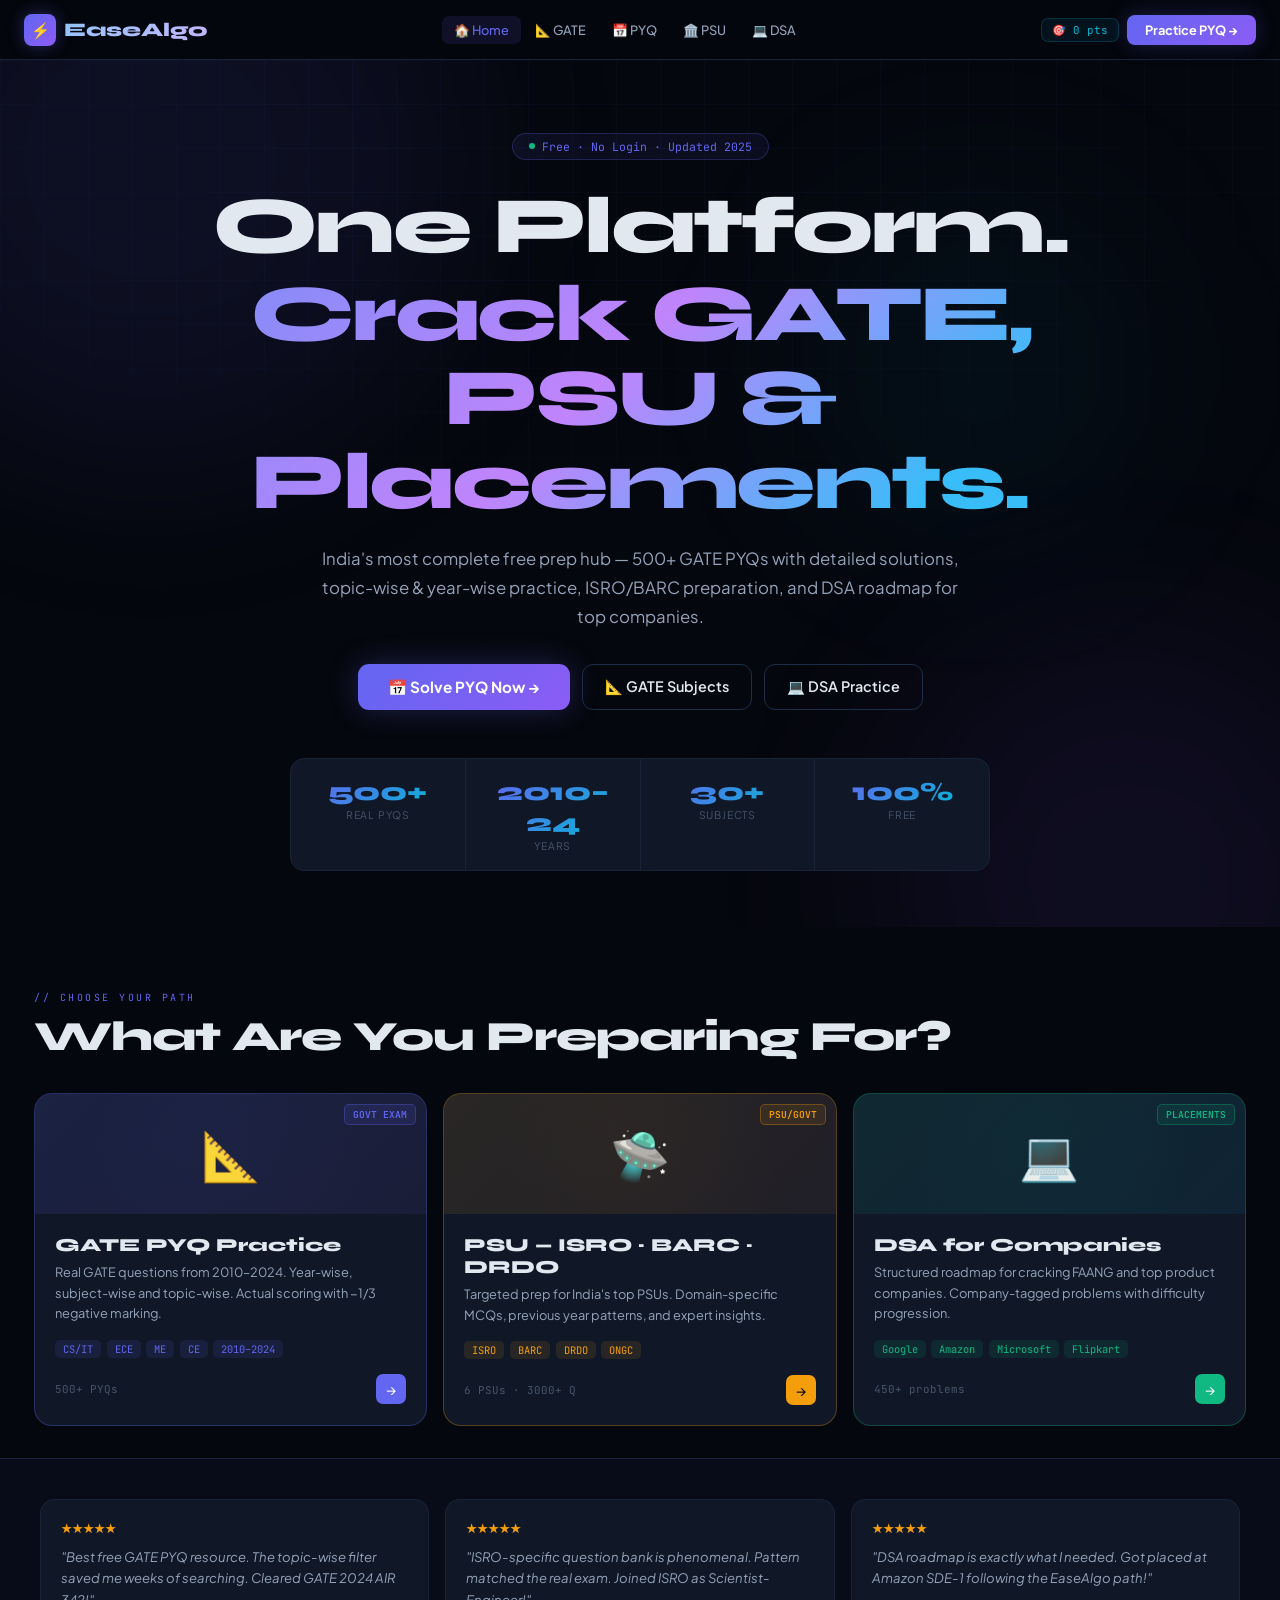
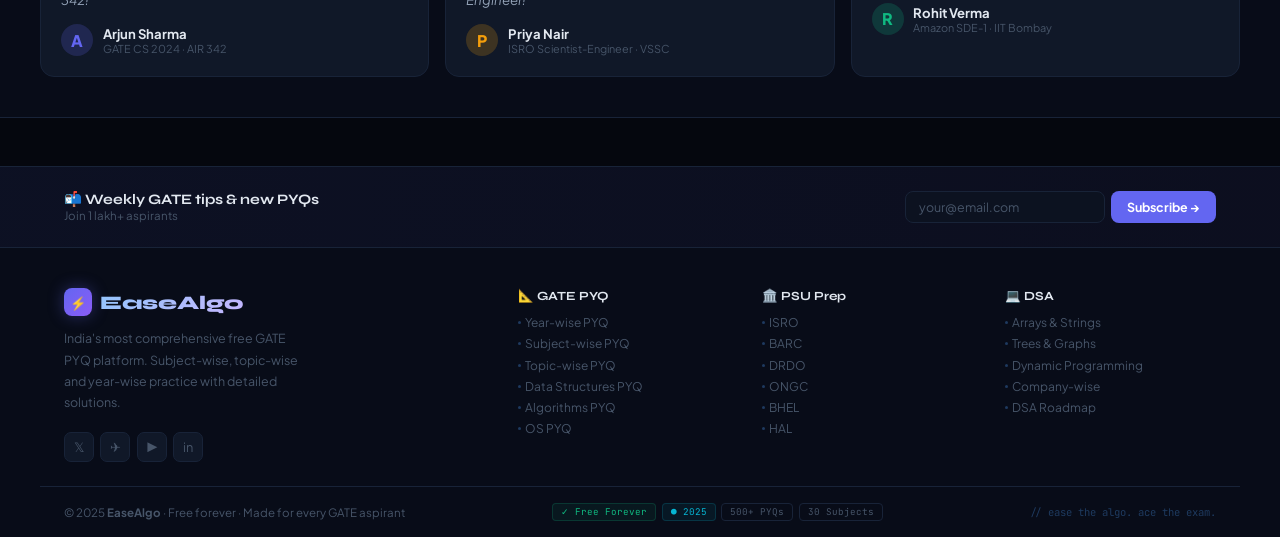
==== index.html @ a63f8b02 "Rename easealgo.html to index.html" ====
<!DOCTYPE html>
<html lang="en">
<head>
<meta charset="UTF-8">
<meta name="viewport" content="width=device-width,initial-scale=1.0">
<title>EaseAlgo — GATE PYQ · Subject · Topic · Year Wise</title>
<link href="https://fonts.googleapis.com/css2?family=Syne:wght@400;600;700;800&family=Plus+Jakarta+Sans:wght@300;400;500;600;700&family=JetBrains+Mono:wght@400;500;600&display=swap" rel="stylesheet">
<style>
:root{
  --bg:#05070e;--bg2:#080c18;--bg3:#0c1220;--card:#101828;--card2:#141f35;
  --border:#182338;--border2:#1e2e48;
  --indigo:#6366f1;--purple:#8b5cf6;--blue:#3b82f6;--cyan:#06b6d4;
  --green:#10b981;--emerald:#34d399;--amber:#f59e0b;--orange:#f97316;
  --red:#ef4444;--pink:#ec4899;--rose:#f43f5e;
  --text:#e2e8f0;--text2:#94a3b8;--text3:#475569;--text4:#1e3a5f;
  --nav-h:60px;
}
*{margin:0;padding:0;box-sizing:border-box;}
html{scroll-behavior:smooth;}
body{font-family:'Plus Jakarta Sans',sans-serif;background:var(--bg);color:var(--text);overflow-x:hidden;}
::-webkit-scrollbar{width:4px;}::-webkit-scrollbar-track{background:var(--bg);}::-webkit-scrollbar-thumb{background:var(--border2);border-radius:3px;}
a{text-decoration:none;color:inherit;}
button{font-family:'Plus Jakarta Sans',sans-serif;}

/* ══ NAV ══ */
nav{position:fixed;top:0;left:0;right:0;z-index:900;height:var(--nav-h);
  padding:0 1.5rem;display:flex;align-items:center;justify-content:space-between;gap:1rem;
  background:rgba(5,7,14,0.92);backdrop-filter:blur(24px);border-bottom:1px solid var(--border);}
.logo{display:flex;align-items:center;gap:0.5rem;cursor:pointer;flex-shrink:0;}
.logo-box{width:32px;height:32px;border-radius:8px;background:linear-gradient(135deg,var(--indigo),var(--purple));
  display:flex;align-items:center;justify-content:center;font-size:0.95rem;
  box-shadow:0 0 16px rgba(99,102,241,0.35);}
.logo-t{font-family:'Syne',sans-serif;font-weight:800;font-size:1.2rem;
  background:linear-gradient(135deg,#93c5fd,#c4b5fd);-webkit-background-clip:text;-webkit-text-fill-color:transparent;}
.nav-center{display:flex;align-items:center;gap:2px;flex:1;justify-content:center;}
.navl{padding:6px 12px;border-radius:7px;border:none;background:transparent;
  color:var(--text2);cursor:pointer;font-size:0.8rem;font-weight:500;transition:all 0.15s;white-space:nowrap;}
.navl:hover{background:var(--bg3);color:var(--text);}
.navl.on{background:rgba(99,102,241,0.12);color:var(--indigo);}
.nav-r{display:flex;align-items:center;gap:0.5rem;flex-shrink:0;}
.score-pill{font-family:'JetBrains Mono',monospace;font-size:0.68rem;
  background:rgba(6,182,212,0.08);border:1px solid rgba(6,182,212,0.2);
  color:var(--cyan);padding:4px 10px;border-radius:7px;}
.btn-cta{background:linear-gradient(135deg,var(--indigo),var(--purple));color:#fff;border:none;
  cursor:pointer;padding:7px 18px;border-radius:8px;font-weight:700;font-size:0.8rem;
  transition:all 0.2s;box-shadow:0 0 20px rgba(99,102,241,0.25);}
.btn-cta:hover{transform:translateY(-1px);box-shadow:0 4px 24px rgba(99,102,241,0.45);}
.ham{display:none;flex-direction:column;gap:4px;cursor:pointer;padding:6px;
  background:var(--card);border:1px solid var(--border);border-radius:7px;}
.ham span{width:18px;height:2px;background:var(--text2);border-radius:2px;}
.mobnav{position:fixed;top:var(--nav-h);left:0;right:0;background:var(--bg2);
  border-bottom:1px solid var(--border);z-index:890;padding:0.75rem 1rem 1rem;
  display:none;flex-direction:column;gap:3px;}
.mobnav.open{display:flex;}
.mnl{padding:9px 12px;border-radius:8px;border:none;background:transparent;
  color:var(--text2);cursor:pointer;font-size:0.88rem;font-weight:500;text-align:left;transition:all 0.15s;}
.mnl:hover{background:var(--bg3);color:var(--text);}

/* ══ PAGE SYSTEM ══ */
.page{display:none;min-height:100vh;padding-top:var(--nav-h);}
.page.on{display:block;}

/* ══ HOME ══ */
.hero{position:relative;overflow:hidden;padding:4.5rem 1.5rem 3.5rem;text-align:center;
  min-height:calc(90vh - var(--nav-h));display:flex;flex-direction:column;align-items:center;justify-content:center;}
.h-grid{position:absolute;inset:0;background-image:linear-gradient(rgba(99,102,241,0.04)1px,transparent 1px),linear-gradient(90deg,rgba(99,102,241,0.04)1px,transparent 1px);background-size:44px 44px;mask-image:radial-gradient(ellipse 80% 70% at 50% 0%,black 40%,transparent 100%);}
.orb{position:absolute;border-radius:50%;filter:blur(90px);pointer-events:none;}
.o1{width:600px;height:600px;background:rgba(99,102,241,0.09);top:-200px;left:-150px;}
.o2{width:500px;height:500px;background:rgba(139,92,246,0.07);bottom:-200px;right:-100px;}
.o3{width:350px;height:350px;background:rgba(6,182,212,0.05);top:15%;right:10%;}
.hero-content{position:relative;z-index:1;max-width:860px;}
.eyebrow{display:inline-flex;align-items:center;gap:7px;background:rgba(99,102,241,0.08);border:1px solid rgba(99,102,241,0.25);
  padding:5px 16px;border-radius:20px;font-size:0.72rem;color:var(--indigo);margin-bottom:1.5rem;
  font-family:'JetBrains Mono',monospace;animation:fu 0.5s ease both;}
.dot{width:6px;height:6px;border-radius:50%;background:var(--green);animation:blink 2s infinite;}
@keyframes blink{0%,100%{opacity:1;box-shadow:0 0 6px var(--green);}50%{opacity:0.3;}}
@keyframes fu{from{opacity:0;transform:translateY(18px);}to{opacity:1;transform:translateY(0);}}
.hero h1{font-family:'Syne',sans-serif;font-size:clamp(2.4rem,6.5vw,5rem);font-weight:800;
  line-height:1.05;letter-spacing:-2.5px;animation:fu 0.5s 0.07s ease both;}
.h1a{color:var(--text);}
.h1b{background:linear-gradient(135deg,#818cf8 0%,#c084fc 45%,#38bdf8 85%);
  -webkit-background-clip:text;-webkit-text-fill-color:transparent;display:block;margin-top:0.05em;}
.hero-sub{font-size:clamp(0.9rem,1.8vw,1.05rem);color:var(--text2);line-height:1.75;
  max-width:640px;margin:1.25rem auto 0;animation:fu 0.5s 0.14s ease both;}
.hero-btns{display:flex;gap:0.75rem;justify-content:center;flex-wrap:wrap;margin-top:2rem;animation:fu 0.5s 0.21s ease both;}
.btn-p{background:linear-gradient(135deg,var(--indigo),var(--purple));color:#fff;border:none;
  cursor:pointer;padding:13px 30px;border-radius:11px;font-weight:700;font-size:0.95rem;
  transition:all 0.2s;box-shadow:0 0 30px rgba(99,102,241,0.28);}
.btn-p:hover{transform:translateY(-2px);box-shadow:0 6px 40px rgba(99,102,241,0.45);}
.btn-s{background:transparent;color:var(--text);border:1.5px solid var(--border2);
  cursor:pointer;padding:12px 22px;border-radius:11px;font-weight:600;font-size:0.9rem;transition:all 0.2s;}
.btn-s:hover{border-color:var(--indigo);color:var(--indigo);}
.kpi-row{display:flex;gap:0;justify-content:center;max-width:700px;margin:3rem auto 0;
  background:var(--card);border:1.5px solid var(--border);border-radius:14px;overflow:hidden;
  animation:fu 0.5s 0.28s ease both;}
.kpi{flex:1;padding:1.1rem 1.5rem;text-align:center;}
.kpi:not(:last-child){border-right:1px solid var(--border);}
.kpi-n{font-family:'Syne',sans-serif;font-size:1.6rem;font-weight:800;
  background:linear-gradient(135deg,var(--indigo),var(--cyan));-webkit-background-clip:text;-webkit-text-fill-color:transparent;}
.kpi-l{font-size:0.65rem;color:var(--text3);text-transform:uppercase;letter-spacing:0.8px;margin-top:1px;}

/* ══ SECTION HEADER ══ */
.sec{max-width:1260px;margin:0 auto;padding:4rem 1.5rem 2rem;}
.sec-lbl{font-family:'JetBrains Mono',monospace;font-size:0.62rem;color:var(--indigo);
  text-transform:uppercase;letter-spacing:2.5px;margin-bottom:0.5rem;}
.sec-h{font-family:'Syne',sans-serif;font-size:clamp(1.6rem,3.5vw,2.6rem);font-weight:800;letter-spacing:-1px;}
.sec-sub{color:var(--text2);font-size:0.88rem;margin-top:0.4rem;}

/* ══ TRACK CARDS (Home) ══ */
.tracks{display:grid;grid-template-columns:repeat(3,1fr);gap:1rem;margin-top:2rem;}
.tc{border-radius:18px;border:1.5px solid var(--border);cursor:pointer;transition:all 0.25s;
  background:var(--card);overflow:hidden;display:flex;flex-direction:column;}
.tc:hover{transform:translateY(-4px);}
.tc-top{height:120px;display:flex;align-items:center;justify-content:center;font-size:3rem;position:relative;}
.tc-top-bg{position:absolute;inset:0;opacity:0.1;}
.tc-badge{position:absolute;top:10px;right:10px;font-family:'JetBrains Mono',monospace;font-size:0.6rem;
  padding:3px 8px;border-radius:5px;text-transform:uppercase;font-weight:600;}
.tc-body{padding:1.25rem;}
.tc-title{font-family:'Syne',sans-serif;font-weight:800;font-size:1.15rem;margin-bottom:0.4rem;}
.tc-desc{font-size:0.8rem;color:var(--text2);line-height:1.6;margin-bottom:1rem;}
.tc-tags{display:flex;flex-wrap:wrap;gap:0.35rem;margin-bottom:1rem;}
.tc-tag{font-size:0.65rem;padding:2px 8px;border-radius:5px;font-family:'JetBrains Mono',monospace;}
.tc-foot{display:flex;align-items:center;justify-content:space-between;}
.tc-cnt{font-family:'JetBrains Mono',monospace;font-size:0.68rem;color:var(--text3);}
.tc-arr{width:30px;height:30px;border-radius:7px;display:flex;align-items:center;justify-content:center;font-size:0.9rem;}
.tc-gate{border-color:rgba(99,102,241,0.3);}
.tc-gate:hover{border-color:var(--indigo);box-shadow:0 10px 50px rgba(99,102,241,0.13);}
.tc-gate .tc-top{background:linear-gradient(135deg,rgba(99,102,241,0.13),rgba(139,92,246,0.08));}
.tc-gate .tc-top-bg{background:radial-gradient(circle,rgba(99,102,241,0.3),transparent 70%);}
.tc-gate .tc-badge{background:rgba(99,102,241,0.12);color:var(--indigo);border:1px solid rgba(99,102,241,0.3);}
.tc-gate .tc-tag{background:rgba(99,102,241,0.1);color:var(--indigo);}
.tc-gate .tc-arr{background:var(--indigo);color:#fff;}
.tc-psu{border-color:rgba(245,158,11,0.3);}
.tc-psu:hover{border-color:var(--amber);box-shadow:0 10px 50px rgba(245,158,11,0.1);}
.tc-psu .tc-top{background:linear-gradient(135deg,rgba(245,158,11,0.11),rgba(249,115,22,0.07));}
.tc-psu .tc-top-bg{background:radial-gradient(circle,rgba(245,158,11,0.3),transparent 70%);}
.tc-psu .tc-badge{background:rgba(245,158,11,0.1);color:var(--amber);border:1px solid rgba(245,158,11,0.3);}
.tc-psu .tc-tag{background:rgba(245,158,11,0.1);color:var(--amber);}
.tc-psu .tc-arr{background:var(--amber);color:#000;}
.tc-dsa{border-color:rgba(16,185,129,0.3);}
.tc-dsa:hover{border-color:var(--green);box-shadow:0 10px 50px rgba(16,185,129,0.1);}
.tc-dsa .tc-top{background:linear-gradient(135deg,rgba(16,185,129,0.1),rgba(6,182,212,0.07));}
.tc-dsa .tc-top-bg{background:radial-gradient(circle,rgba(16,185,129,0.3),transparent 70%);}
.tc-dsa .tc-badge{background:rgba(16,185,129,0.1);color:var(--green);border:1px solid rgba(16,185,129,0.3);}
.tc-dsa .tc-tag{background:rgba(16,185,129,0.1);color:var(--green);}
.tc-dsa .tc-arr{background:var(--green);color:#fff;}

/* ══ PYQ PAGE ══ */
#page-pyq{background:var(--bg);}
.pyq-layout{display:flex;min-height:calc(100vh - var(--nav-h));}

/* Left sidebar */
.pyq-sidebar{width:260px;flex-shrink:0;background:var(--bg2);border-right:1.5px solid var(--border);
  position:sticky;top:var(--nav-h);height:calc(100vh - var(--nav-h));overflow-y:auto;
  display:flex;flex-direction:column;}
.pyq-sb-head{padding:1rem;border-bottom:1px solid var(--border);}
.pyq-sb-title{font-family:'Syne',sans-serif;font-weight:800;font-size:0.95rem;margin-bottom:0.6rem;}
.stream-tabs{display:flex;gap:3px;flex-wrap:wrap;}
.st{padding:4px 10px;border-radius:6px;border:none;font-size:0.72rem;font-weight:600;cursor:pointer;
  background:var(--bg3);color:var(--text3);transition:all 0.15s;font-family:'Plus Jakarta Sans',sans-serif;}
.st:hover{color:var(--text2);}
.st.on{background:var(--indigo);color:#fff;}
.pyq-sb-section{padding:0.6rem 0.75rem 0.4rem;}
.pyq-sb-sec-lbl{font-family:'JetBrains Mono',monospace;font-size:0.58rem;color:var(--text3);
  text-transform:uppercase;letter-spacing:1.5px;padding:0 0.25rem;margin-bottom:0.3rem;}
.subj-item{display:flex;align-items:center;gap:0.5rem;padding:0.5rem 0.6rem;border-radius:8px;
  cursor:pointer;transition:all 0.15s;border:none;background:transparent;width:100%;text-align:left;}
.subj-item:hover{background:var(--bg3);}
.subj-item.on{background:rgba(99,102,241,0.1);}
.si-dot{width:8px;height:8px;border-radius:2px;flex-shrink:0;}
.si-name{font-size:0.8rem;color:var(--text2);flex:1;line-height:1.3;}
.subj-item.on .si-name{color:var(--indigo);font-weight:600;}
.si-cnt{font-family:'JetBrains Mono',monospace;font-size:0.6rem;color:var(--text3);flex-shrink:0;}

/* Right content */
.pyq-content{flex:1;min-width:0;display:flex;flex-direction:column;}
.pyq-topbar{padding:1rem 1.5rem;border-bottom:1px solid var(--border);
  display:flex;align-items:center;gap:0.75rem;flex-wrap:wrap;background:var(--bg2);}
.pyq-tb-title{font-family:'Syne',sans-serif;font-weight:800;font-size:1rem;flex:1;}
.mode-tabs{display:flex;gap:3px;background:var(--bg3);padding:3px;border-radius:9px;border:1px solid var(--border);}
.mode-tab{padding:5px 14px;border-radius:7px;border:none;font-size:0.75rem;font-weight:600;
  cursor:pointer;background:transparent;color:var(--text3);transition:all 0.15s;font-family:'Plus Jakarta Sans',sans-serif;}
.mode-tab.on{background:var(--card2);color:var(--text);box-shadow:0 1px 4px rgba(0,0,0,0.4);}
.pyq-filters{padding:0.75rem 1.5rem;border-bottom:1px solid var(--border);
  display:flex;align-items:center;gap:0.6rem;flex-wrap:wrap;background:var(--bg);}
.pf-sel{background:var(--card);border:1.5px solid var(--border);color:var(--text2);
  padding:5px 10px;border-radius:8px;font-size:0.78rem;font-family:'Plus Jakarta Sans',sans-serif;
  cursor:pointer;outline:none;transition:all 0.15s;}
.pf-sel:focus{border-color:var(--indigo);}
.pf-cnt{font-family:'JetBrains Mono',monospace;font-size:0.72rem;
  background:rgba(236,72,153,0.08);border:1px solid rgba(236,72,153,0.2);
  color:var(--pink);padding:5px 12px;border-radius:7px;margin-left:auto;}
.pf-start{background:linear-gradient(135deg,var(--pink),var(--rose));color:#fff;border:none;
  cursor:pointer;padding:7px 20px;border-radius:8px;font-weight:700;font-size:0.8rem;transition:all 0.2s;}
.pf-start:hover{transform:translateY(-1px);box-shadow:0 4px 20px rgba(236,72,153,0.35);}
.pf-start:disabled{opacity:0.4;cursor:not-allowed;transform:none;}

/* YEAR MODE: year cards grid */
.year-cards{display:grid;grid-template-columns:repeat(auto-fill,minmax(110px,1fr));gap:0.7rem;padding:1.5rem;}
.yc{background:var(--card);border:1.5px solid var(--border);border-radius:13px;
  padding:1rem;text-align:center;cursor:pointer;transition:all 0.2s;}
.yc:hover{border-color:var(--pink);transform:translateY(-2px);}
.yc.on{border-color:var(--pink);background:rgba(236,72,153,0.07);}
.yc-y{font-family:'Syne',sans-serif;font-weight:800;font-size:1.1rem;color:var(--pink);}
.yc-c{font-family:'JetBrains Mono',monospace;font-size:0.62rem;color:var(--text3);margin-top:2px;}

/* TOPIC MODE: topic accordion */
.topic-list{padding:1rem 1.5rem;display:flex;flex-direction:column;gap:0.6rem;}
.topic-card{background:var(--card);border:1.5px solid var(--border);border-radius:13px;overflow:hidden;}
.topic-head{display:flex;align-items:center;gap:0.75rem;padding:0.85rem 1.1rem;cursor:pointer;
  transition:background 0.15s;}
.topic-head:hover{background:var(--card2);}
.th-emoji{font-size:1.2rem;}
.th-name{font-family:'Syne',sans-serif;font-weight:700;font-size:0.9rem;flex:1;}
.th-cnt{font-family:'JetBrains Mono',monospace;font-size:0.65rem;color:var(--text3);}
.th-chev{font-size:0.65rem;color:var(--text3);transition:transform 0.2s;flex-shrink:0;}
.topic-body{display:none;padding:0.5rem 1rem 1rem;border-top:1px solid var(--border);}
.topic-body.open{display:block;}
.subtopic-grid{display:grid;grid-template-columns:repeat(auto-fill,minmax(160px,1fr));gap:0.5rem;margin-top:0.5rem;}
.stopic{background:var(--bg2);border:1px solid var(--border);border-radius:9px;
  padding:0.6rem 0.75rem;cursor:pointer;transition:all 0.15s;display:flex;align-items:center;justify-content:space-between;}
.stopic:hover{border-color:var(--indigo);background:rgba(99,102,241,0.05);}
.st-name{font-size:0.78rem;color:var(--text2);}
.st-cnt{font-family:'JetBrains Mono',monospace;font-size:0.62rem;color:var(--text3);}

/* QUESTION LIST */
.q-list{padding:0;flex:1;}
.ql-head{padding:0.75rem 1.5rem;background:var(--bg2);border-bottom:1px solid var(--border);
  display:flex;align-items:center;justify-content:space-between;flex-wrap:wrap;gap:0.5rem;}
.ql-h-title{font-family:'Syne',sans-serif;font-weight:700;font-size:0.88rem;}
.ql-stats{display:flex;gap:0.4rem;}
.diff-chip{font-family:'JetBrains Mono',monospace;font-size:0.62rem;padding:2px 8px;border-radius:5px;}
.dc-e{background:rgba(16,185,129,0.1);color:var(--green);border:1px solid rgba(16,185,129,0.25);}
.dc-m{background:rgba(245,158,11,0.1);color:var(--amber);border:1px solid rgba(245,158,11,0.25);}
.dc-h{background:rgba(239,68,68,0.1);color:var(--red);border:1px solid rgba(239,68,68,0.25);}
.q-row{padding:1rem 1.5rem;border-bottom:1px solid var(--border);cursor:pointer;
  transition:background 0.15s;display:flex;align-items:flex-start;gap:1rem;}
.q-row:hover{background:var(--bg2);}
.q-num{font-family:'JetBrains Mono',monospace;font-size:0.68rem;color:var(--text3);
  min-width:28px;padding-top:2px;flex-shrink:0;}
.q-main{flex:1;min-width:0;}
.q-text-prev{font-size:0.85rem;line-height:1.55;color:var(--text);margin-bottom:0.4rem;}
.q-meta{display:flex;align-items:center;gap:0.5rem;flex-wrap:wrap;}
.qm-year{font-family:'JetBrains Mono',monospace;font-size:0.62rem;padding:2px 7px;
  border-radius:5px;background:rgba(236,72,153,0.09);color:var(--pink);}
.qm-subj{font-size:0.62rem;padding:2px 7px;border-radius:5px;
  background:rgba(99,102,241,0.09);color:var(--indigo);font-family:'JetBrains Mono',monospace;}
.qm-top{font-size:0.62rem;padding:2px 7px;border-radius:5px;
  background:rgba(6,182,212,0.08);color:var(--cyan);font-family:'JetBrains Mono',monospace;}
.qm-marks{font-size:0.62rem;padding:2px 7px;border-radius:5px;
  background:rgba(139,92,246,0.09);color:var(--purple);font-family:'JetBrains Mono',monospace;}
.q-solve-btn{flex-shrink:0;padding:5px 14px;border-radius:7px;border:1.5px solid var(--border);
  background:transparent;color:var(--text3);cursor:pointer;font-size:0.72rem;font-weight:600;
  transition:all 0.15s;}
.q-row:hover .q-solve-btn{border-color:var(--indigo);color:var(--indigo);}
.q-empty{padding:3rem;text-align:center;color:var(--text3);font-size:0.9rem;}

/* ══ QUIZ PAGE ══ */
#page-quiz{background:var(--bg);}
.quiz-wrap{display:flex;min-height:calc(100vh - var(--nav-h));width:100%;}
.qmain{flex:1;min-width:0;padding:1.5rem 2rem;}
.qmain-inner{max-width:760px;margin:0 auto;}
.quiz-topbar{display:flex;align-items:center;gap:0.75rem;margin-bottom:1.25rem;flex-wrap:wrap;}
.back-btn{display:flex;align-items:center;gap:4px;background:var(--card);border:1.5px solid var(--border);
  color:var(--text2);padding:6px 12px;border-radius:8px;cursor:pointer;font-size:0.78rem;font-weight:600;transition:all 0.15s;}
.back-btn:hover{border-color:var(--indigo);color:var(--indigo);}
.quiz-title{font-family:'Syne',sans-serif;font-weight:800;font-size:1.25rem;flex:1;
  background:linear-gradient(135deg,#818cf8,#c084fc);-webkit-background-clip:text;-webkit-text-fill-color:transparent;}
.timer-box{font-family:'JetBrains Mono',monospace;font-size:0.75rem;
  background:rgba(245,158,11,0.09);border:1px solid rgba(245,158,11,0.25);
  color:var(--amber);padding:5px 11px;border-radius:7px;}
.prog-bar-wrap{background:var(--card);border:1.5px solid var(--border);border-radius:12px;
  padding:0.85rem 1.1rem;margin-bottom:1.25rem;display:flex;align-items:center;gap:0.85rem;flex-wrap:wrap;}
.prog-txt{font-family:'JetBrains Mono',monospace;font-size:0.72rem;color:var(--text3);white-space:nowrap;}
.prog-track{flex:1;height:4px;background:var(--bg3);border-radius:2px;min-width:60px;overflow:hidden;}
.prog-fill{height:100%;background:linear-gradient(90deg,var(--indigo),var(--cyan));border-radius:2px;transition:width 0.5s;}
.chips{display:flex;gap:0.4rem;flex-wrap:wrap;}
.chip{font-family:'JetBrains Mono',monospace;font-size:0.65rem;padding:3px 9px;border-radius:5px;}
.ch-g{background:rgba(16,185,129,0.1);color:var(--green);border:1px solid rgba(16,185,129,0.25);}
.ch-r{background:rgba(239,68,68,0.1);color:var(--red);border:1px solid rgba(239,68,68,0.25);}
.ch-y{background:rgba(245,158,11,0.1);color:var(--amber);border:1px solid rgba(245,158,11,0.25);}
.ch-b{background:rgba(99,102,241,0.1);color:var(--indigo);border:1px solid rgba(99,102,241,0.25);}
.qcard{background:var(--card);border:1.5px solid var(--border);border-radius:16px;padding:1.5rem;animation:fu 0.3s ease;}
.qcard-hdr{display:flex;align-items:center;gap:0.6rem;margin-bottom:1rem;flex-wrap:wrap;}
.qbadge{font-family:'JetBrains Mono',monospace;font-size:0.63rem;padding:2px 8px;border-radius:5px;}
.qb-n{background:rgba(99,102,241,0.1);color:var(--indigo);border:1px solid rgba(99,102,241,0.2);}
.qb-e{background:rgba(16,185,129,0.1);color:var(--green);}
.qb-m{background:rgba(245,158,11,0.1);color:var(--amber);}
.qb-h{background:rgba(239,68,68,0.1);color:var(--red);}
.qb-yr{background:rgba(236,72,153,0.1);color:var(--pink);border:1px solid rgba(236,72,153,0.2);}
.qb-mk{background:rgba(139,92,246,0.1);color:var(--purple);margin-left:auto;}
.qb-tp{background:rgba(6,182,212,0.09);color:var(--cyan);border:1px solid rgba(6,182,212,0.2);}
.qtext{font-size:0.95rem;line-height:1.75;margin-bottom:1.25rem;}
.qtext code{background:var(--bg3);padding:1px 6px;border-radius:4px;font-family:'JetBrains Mono',monospace;font-size:0.85em;color:var(--cyan);}
.opts{display:flex;flex-direction:column;gap:0.5rem;}
.opt{display:flex;align-items:flex-start;gap:0.75rem;background:var(--bg2);
  border:1.5px solid var(--border);border-radius:10px;padding:0.75rem 0.9rem;
  cursor:pointer;transition:all 0.15s;position:relative;overflow:hidden;}
.opt::before{content:'';position:absolute;left:0;top:0;bottom:0;width:2px;background:var(--indigo);opacity:0;transition:opacity 0.15s;}
.opt:hover:not(.locked){border-color:rgba(99,102,241,0.35);background:rgba(99,102,241,0.03);}
.opt:hover:not(.locked)::before{opacity:0.4;}
.opt.picked{border-color:var(--indigo);}
.opt.picked::before{opacity:1;}
.opt.correct{border-color:var(--green);background:rgba(16,185,129,0.05);}
.opt.correct::before{background:var(--green);opacity:1;}
.opt.wrong{border-color:var(--red);background:rgba(239,68,68,0.05);}
.opt.wrong::before{background:var(--red);opacity:1;}
.opt.locked{pointer-events:none;}
.opt-k{width:26px;height:26px;border-radius:6px;flex-shrink:0;display:flex;align-items:center;justify-content:center;
  font-family:'JetBrains Mono',monospace;font-size:0.72rem;font-weight:600;
  background:var(--bg3);color:var(--text3);transition:all 0.15s;margin-top:1px;}
.opt.picked .opt-k{background:var(--indigo);color:#fff;}
.opt.correct .opt-k{background:var(--green);color:#fff;}
.opt.wrong .opt-k{background:var(--red);color:#fff;}
.opt-body{flex:1;font-size:0.88rem;line-height:1.55;}
.opt-icon{font-size:0.9rem;flex-shrink:0;padding-top:1px;}
.explanation{margin-top:1rem;border-radius:10px;padding:1rem;
  background:rgba(6,182,212,0.04);border:1px solid rgba(6,182,212,0.18);display:none;}
.exp-lbl{font-family:'JetBrains Mono',monospace;font-size:0.62rem;color:var(--cyan);text-transform:uppercase;letter-spacing:1.5px;margin-bottom:0.4rem;}
.exp-text{font-size:0.83rem;color:var(--text2);line-height:1.65;}
.qactions{display:flex;align-items:center;justify-content:space-between;margin-top:1rem;gap:0.6rem;flex-wrap:wrap;}
.qa-l{display:flex;gap:0.4rem;}
.qa-r{display:flex;gap:0.4rem;}
.qbtn{padding:8px 18px;border-radius:8px;font-weight:700;font-size:0.8rem;cursor:pointer;border:none;transition:all 0.18s;}
.qbtn-sub{background:var(--indigo);color:#fff;}
.qbtn-sub:hover:not(:disabled){background:#4f46e5;transform:translateY(-1px);}
.qbtn-sub:disabled{opacity:0.4;cursor:not-allowed;}
.qbtn-nxt{background:linear-gradient(135deg,var(--indigo),var(--purple));color:#fff;display:none;}
.qbtn-nxt:hover{transform:translateY(-1px);}
.qbtn-skip{background:var(--bg3);color:var(--text2);border:1.5px solid var(--border);}
.qbtn-skip:hover{border-color:var(--border2);color:var(--text);}
.qbtn-bm{background:var(--bg3);color:var(--text2);border:1.5px solid var(--border);padding:8px 10px;}
.qbtn-bm.on{color:var(--amber);border-color:rgba(245,158,11,0.4);}
/* Sidebar quiz */
.qsidebar{width:250px;flex-shrink:0;background:var(--bg2);border-left:1.5px solid var(--border);
  padding:1rem;position:sticky;top:var(--nav-h);height:calc(100vh - var(--nav-h));
  overflow-y:auto;display:flex;flex-direction:column;gap:0.75rem;}
.qs-title{font-family:'Syne',sans-serif;font-weight:700;font-size:0.83rem;}
.legend{display:flex;flex-direction:column;gap:0.3rem;}
.leg{display:flex;align-items:center;gap:0.4rem;font-size:0.68rem;color:var(--text3);}
.ld{width:8px;height:8px;border-radius:2px;flex-shrink:0;}
.sdiv{height:1px;background:var(--border);margin:0 -1rem;}
.qgrid{display:grid;grid-template-columns:repeat(5,1fr);gap:4px;}
.qbub{aspect-ratio:1;border-radius:6px;display:flex;align-items:center;justify-content:center;
  font-family:'JetBrains Mono',monospace;font-size:0.63rem;font-weight:600;
  cursor:pointer;border:1.5px solid var(--border);background:var(--bg3);color:var(--text3);transition:all 0.12s;}
.qbub:hover{border-color:var(--indigo);color:var(--indigo);}
.qbub.qa{background:var(--indigo);color:#fff;border-color:var(--indigo);}
.qbub.qc{background:rgba(16,185,129,0.16);border-color:rgba(16,185,129,0.5);color:var(--green);}
.qbub.qw{background:rgba(239,68,68,0.16);border-color:rgba(239,68,68,0.5);color:var(--red);}
.qbub.qs{background:rgba(245,158,11,0.12);border-color:rgba(245,158,11,0.4);color:var(--amber);}
.qbub.qbk::after{content:'★';position:absolute;top:-2px;right:-2px;font-size:0.44rem;color:var(--amber);}
.sb-stats{background:var(--card);border:1.5px solid var(--border);border-radius:10px;padding:0.7rem;}
.ss-row{display:flex;justify-content:space-between;padding:2px 0;}
.ss-row:not(:last-child){border-bottom:1px solid var(--border);}
.ss-l{font-size:0.68rem;color:var(--text3);}
.ss-v{font-family:'JetBrains Mono',monospace;font-size:0.73rem;font-weight:600;}
.finish-btn{background:linear-gradient(135deg,var(--green),#059669);color:#fff;border:none;
  cursor:pointer;padding:9px;border-radius:9px;width:100%;margin-top:auto;
  font-weight:700;font-size:0.82rem;transition:all 0.2s;}
.finish-btn:hover{transform:translateY(-1px);box-shadow:0 4px 18px rgba(16,185,129,0.3);}
/* Result */
.result-ov{display:none;position:fixed;inset:0;z-index:999;
  background:rgba(5,7,14,0.95);backdrop-filter:blur(20px);align-items:center;justify-content:center;padding:1rem;}
.result-ov.on{display:flex;}
.result-box{background:var(--card);border:1.5px solid var(--border2);border-radius:20px;
  padding:2rem;max-width:540px;width:100%;animation:fu 0.4s cubic-bezier(0.34,1.56,0.64,1);}
.rb-top{display:flex;align-items:center;gap:1.75rem;margin-bottom:1.75rem;flex-wrap:wrap;}
.ring-wrap{position:relative;flex-shrink:0;}
.ring-wrap svg{transform:rotate(-90deg);}
.ring-center{position:absolute;inset:0;display:flex;flex-direction:column;align-items:center;justify-content:center;}
.ring-pct{font-family:'Syne',sans-serif;font-size:1.8rem;font-weight:800;line-height:1;}
.ring-lbl{font-size:0.58rem;color:var(--text3);text-transform:uppercase;letter-spacing:1px;}
.rb-grade{font-family:'Syne',sans-serif;font-size:1.5rem;font-weight:800;margin-bottom:0.25rem;}
.rb-msg{font-size:0.82rem;color:var(--text2);line-height:1.6;}
.rb-breakdown{display:grid;grid-template-columns:repeat(4,1fr);gap:0.6rem;margin-bottom:1.5rem;}
.rbb{background:var(--bg3);border-radius:9px;padding:0.7rem;text-align:center;}
.rbb-v{font-family:'Syne',sans-serif;font-size:1.4rem;font-weight:800;}
.rbb-l{font-size:0.6rem;color:var(--text3);text-transform:uppercase;letter-spacing:0.5px;margin-top:1px;}
.rb-btns{display:flex;gap:0.6rem;flex-wrap:wrap;}
.rbtn{flex:1;padding:10px;border-radius:10px;font-weight:700;font-size:0.82rem;cursor:pointer;border:none;transition:all 0.15s;}
.rbtn-r{background:linear-gradient(135deg,var(--indigo),var(--purple));color:#fff;}
.rbtn-r:hover{transform:translateY(-1px);}
.rbtn-b{background:var(--bg3);color:var(--text);border:1.5px solid var(--border2);}
.rbtn-b:hover{border-color:var(--indigo);color:var(--indigo);}

/* ══ PSU / DSA pages ══ */
#page-psu,#page-dsa{background:var(--bg);}
.inner-hero{padding:2.5rem 1.5rem 2rem;border-bottom:1.5px solid var(--border);position:relative;overflow:hidden;}
.inner-hero::before{content:'';position:absolute;inset:0;
  background-image:linear-gradient(rgba(99,102,241,0.03)1px,transparent 1px),linear-gradient(90deg,rgba(99,102,241,0.03)1px,transparent 1px);
  background-size:40px 40px;}
.ih-inner{max-width:1200px;margin:0 auto;position:relative;z-index:1;}
.breadcrumb{font-family:'JetBrains Mono',monospace;font-size:0.65rem;color:var(--text3);
  margin-bottom:0.75rem;display:flex;align-items:center;gap:6px;}
.bc-sep{color:var(--text4);}
.ih-h{font-family:'Syne',sans-serif;font-size:clamp(1.5rem,3.5vw,2.4rem);font-weight:800;letter-spacing:-1px;margin-bottom:0.5rem;}
.ih-sub{font-size:0.85rem;color:var(--text2);line-height:1.65;max-width:560px;}
.inner-body{max-width:1200px;margin:0 auto;padding:2rem 1.5rem;}

/* org cards */
.org-grid{display:grid;grid-template-columns:repeat(auto-fill,minmax(260px,1fr));gap:1rem;margin-bottom:2.5rem;}
.org-card{background:var(--card);border:1.5px solid var(--border);border-radius:15px;overflow:hidden;transition:all 0.22s;cursor:pointer;}
.org-card:hover{transform:translateY(-3px);}
.oc-top{height:88px;display:flex;align-items:center;justify-content:center;font-size:2.2rem;}
.oc-body{padding:1rem;}
.oc-name{font-family:'Syne',sans-serif;font-weight:800;font-size:1rem;margin-bottom:0.2rem;}
.oc-full{font-size:0.7rem;color:var(--text3);margin-bottom:0.6rem;}
.oc-tags{display:flex;gap:0.35rem;flex-wrap:wrap;margin-bottom:0.7rem;}
.oc-tag{font-size:0.6rem;padding:2px 7px;border-radius:4px;font-family:'JetBrains Mono',monospace;}
.oc-info{font-size:0.76rem;color:var(--text2);line-height:1.55;margin-bottom:0.9rem;}
.oc-btn{width:100%;padding:8px;border-radius:8px;font-weight:700;font-size:0.78rem;cursor:pointer;border:none;transition:all 0.15s;}

/* DSA roadmap */
.dsa-phase{background:var(--card);border:1.5px solid var(--border);border-radius:13px;overflow:hidden;margin-bottom:0.8rem;}
.dp-head{display:flex;align-items:center;gap:0.85rem;padding:0.9rem 1.25rem;cursor:pointer;transition:background 0.15s;border-bottom:1px solid var(--border);}
.dp-head:hover{background:var(--card2);}
.dp-num{width:28px;height:28px;border-radius:7px;display:flex;align-items:center;justify-content:center;
  font-family:'Syne',sans-serif;font-weight:800;font-size:0.8rem;flex-shrink:0;}
.dp-label{font-family:'Syne',sans-serif;font-weight:700;font-size:0.9rem;flex:1;}
.dp-cnt{font-family:'JetBrains Mono',monospace;font-size:0.65rem;color:var(--text3);}
.dp-body{display:none;padding:0.85rem 1.25rem;display:grid;grid-template-columns:repeat(auto-fill,minmax(165px,1fr));gap:0.5rem;}
.dp-topic{background:var(--bg2);border:1px solid var(--border);border-radius:8px;
  padding:0.6rem 0.8rem;cursor:pointer;transition:all 0.15s;font-size:0.78rem;color:var(--text2);
  display:flex;align-items:center;gap:0.5rem;}
.dp-topic:hover{border-color:var(--green);color:var(--green);}
.co-row{display:flex;gap:0.5rem;flex-wrap:wrap;margin-bottom:2rem;}
.co{padding:6px 14px;border-radius:8px;font-size:0.76rem;font-weight:600;cursor:pointer;
  border:1.5px solid var(--border);background:var(--card);color:var(--text2);transition:all 0.18s;}
.co:hover{transform:translateY(-1.5px);}

/* ══ FOOTER ══ */
footer{background:var(--bg2);border-top:1.5px solid var(--border);}
.foot-nl{background:linear-gradient(90deg,rgba(99,102,241,0.05),rgba(139,92,246,0.03));
  border-bottom:1px solid var(--border);}
.foot-nl-in{max-width:1200px;margin:0 auto;padding:1.5rem;
  display:flex;align-items:center;justify-content:space-between;gap:1.25rem;flex-wrap:wrap;}
.fnl-t .t{font-family:'Syne',sans-serif;font-weight:700;font-size:0.9rem;}
.fnl-t .s{font-size:0.72rem;color:var(--text3);}
.fnl-f{display:flex;gap:0.4rem;}
.fnl-inp{background:var(--bg3);border:1.5px solid var(--border);color:var(--text);
  padding:7px 13px;border-radius:8px;font-family:'Plus Jakarta Sans',sans-serif;font-size:0.78rem;
  width:200px;outline:none;transition:border-color 0.15s;}
.fnl-inp:focus{border-color:var(--indigo);}
.fnl-inp::placeholder{color:var(--text3);}
.fnl-sub{background:var(--indigo);color:#fff;border:none;cursor:pointer;padding:7px 16px;
  border-radius:8px;font-weight:700;font-size:0.78rem;transition:all 0.15s;}
.fnl-sub:hover{background:#4f46e5;}
.foot-main{max-width:1200px;margin:0 auto;padding:2.5rem 1.5rem 1.5rem;
  display:grid;grid-template-columns:2fr 1fr 1fr 1fr;gap:2rem;}
.fm-brand .fl{display:flex;align-items:center;gap:0.5rem;margin-bottom:0.75rem;}
.fm-brand .fd{font-size:0.78rem;color:var(--text3);line-height:1.7;max-width:240px;margin-bottom:1.2rem;}
.foot-soc{display:flex;gap:0.4rem;}
.fsoc{width:30px;height:30px;border-radius:7px;border:1.5px solid var(--border);
  background:var(--card);display:flex;align-items:center;justify-content:center;
  cursor:pointer;transition:all 0.15s;font-size:0.8rem;color:var(--text3);}
.fsoc:hover{border-color:var(--indigo);color:var(--indigo);transform:translateY(-1px);}
.fc-title{font-family:'Syne',sans-serif;font-weight:700;font-size:0.78rem;margin-bottom:0.75rem;}
.fc-links{display:flex;flex-direction:column;gap:0.38rem;}
.fcl{font-size:0.75rem;color:var(--text3);cursor:pointer;transition:color 0.15s;
  background:none;border:none;text-align:left;padding:0;display:flex;align-items:center;gap:4px;}
.fcl::before{content:'';width:3px;height:3px;border-radius:50%;background:var(--text4);flex-shrink:0;}
.fcl:hover{color:var(--indigo);}
.foot-bot{max-width:1200px;margin:0 auto;padding:1rem 1.5rem;
  display:flex;align-items:center;justify-content:space-between;flex-wrap:wrap;gap:0.5rem;
  border-top:1px solid var(--border);}
.fb-copy{font-size:0.72rem;color:var(--text3);}
.fb-badges{display:flex;gap:0.35rem;flex-wrap:wrap;}
.fbadge{font-family:'JetBrains Mono',monospace;font-size:0.58rem;padding:2px 8px;border-radius:4px;
  border:1px solid var(--border);color:var(--text3);}
.fbadge.g{background:rgba(16,185,129,0.07);border-color:rgba(16,185,129,0.2);color:var(--green);}
.fbadge.c{background:rgba(6,182,212,0.07);border-color:rgba(6,182,212,0.18);color:var(--cyan);}
.fb-tl{font-family:'JetBrains Mono',monospace;font-size:0.66rem;color:var(--text4);}

/* Responsive */
@media(max-width:1024px){
  .tracks{grid-template-columns:1fr 1fr;}
  .foot-main{grid-template-columns:1fr 1fr 1fr;}
  .fm-brand{grid-column:1/-1;}
}
@media(max-width:768px){
  .nav-center{display:none;} .ham{display:flex;}
  .tracks{grid-template-columns:1fr;}
  .pyq-sidebar{display:none;}
  .qsidebar{display:none;}
  .qmain{padding:1rem;}
  .foot-main{grid-template-columns:1fr 1fr;gap:1.25rem;}
  .rb-breakdown{grid-template-columns:repeat(2,1fr);}
  .rb-top{flex-direction:column;align-items:flex-start;}
}
@media(max-width:480px){
  .foot-main{grid-template-columns:1fr;}
}
</style>
</head>
<body>

<!-- NAV -->
<nav>
  <div class="logo" onclick="goto('home')">
    <div class="logo-box">⚡</div>
    <span class="logo-t">EaseAlgo</span>
  </div>
  <div class="nav-center">
    <button class="navl on" id="nl-home" onclick="goto('home')">🏠 Home</button>
    <button class="navl" id="nl-gate" onclick="goto('gate')">📐 GATE</button>
    <button class="navl" id="nl-pyq" onclick="goto('pyq');initPYQ()">📅 PYQ</button>
    <button class="navl" id="nl-psu" onclick="goto('psu')">🏛️ PSU</button>
    <button class="navl" id="nl-dsa" onclick="goto('dsa')">💻 DSA</button>
  </div>
  <div class="nav-r">
    <div class="score-pill">🎯 <span id="score-v">0</span> pts</div>
    <button class="btn-cta" onclick="goto('pyq');initPYQ()">Practice PYQ →</button>
    <div class="ham" id="ham" onclick="toggleMob()"><span></span><span></span><span></span></div>
  </div>
</nav>
<div class="mobnav" id="mobnav">
  <button class="mnl" onclick="goto('home');toggleMob()">🏠 Home</button>
  <button class="mnl" onclick="goto('gate');toggleMob()">📐 GATE Subjects</button>
  <button class="mnl" onclick="goto('pyq');initPYQ();toggleMob()">📅 PYQ — Year/Subject/Topic</button>
  <button class="mnl" onclick="goto('psu');toggleMob()">🏛️ PSU — ISRO · BARC · DRDO</button>
  <button class="mnl" onclick="goto('dsa');toggleMob()">💻 DSA for Placements</button>
</div>

<!-- RESULT OVERLAY -->
<div class="result-ov" id="result-ov">
  <div class="result-box">
    <div class="rb-top">
      <div class="ring-wrap">
        <svg width="100" height="100" viewBox="0 0 100 100">
          <circle cx="50" cy="50" r="42" fill="none" stroke="var(--border2)" stroke-width="7"/>
          <circle id="r-ring" cx="50" cy="50" r="42" fill="none" stroke="var(--indigo)" stroke-width="7"
            stroke-linecap="round" stroke-dasharray="264" stroke-dashoffset="264"
            style="transition:stroke-dashoffset 1.1s ease 0.2s,stroke 0.3s"/>
        </svg>
        <div class="ring-center">
          <div class="ring-pct" id="r-pct">0%</div>
          <div class="ring-lbl">Score</div>
        </div>
      </div>
      <div><div class="rb-grade" id="r-grade">—</div><div class="rb-msg" id="r-msg">—</div></div>
    </div>
    <div class="rb-breakdown">
      <div class="rbb"><div class="rbb-v" style="color:var(--green)" id="rb-c">0</div><div class="rbb-l">Correct</div></div>
      <div class="rbb"><div class="rbb-v" style="color:var(--red)" id="rb-w">0</div><div class="rbb-l">Wrong</div></div>
      <div class="rbb"><div class="rbb-v" style="color:var(--amber)" id="rb-s">0</div><div class="rbb-l">Skipped</div></div>
      <div class="rbb"><div class="rbb-v" style="color:var(--cyan)" id="rb-m">0</div><div class="rbb-l">Net Marks</div></div>
    </div>
    <div class="rb-btns">
      <button class="rbtn rbtn-r" onclick="retryQuiz()">🔄 Retry</button>
      <button class="rbtn rbtn-b" onclick="closeResult()">📚 More Practice</button>
      <button class="rbtn rbtn-b" onclick="closeResult();goto('home')" style="flex:0.4">🏠</button>
    </div>
  </div>
</div>

<!-- ════ HOME ════ -->
<div id="page-home" class="page on">
  <div class="hero">
    <div class="h-grid"></div>
    <div class="orb o1"></div><div class="orb o2"></div><div class="orb o3"></div>
    <div class="hero-content">
      <div class="eyebrow"><span class="dot"></span>Free · No Login · Updated 2025</div>
      <h1>
        <span class="h1a">One Platform.</span>
        <span class="h1b">Crack GATE, PSU & Placements.</span>
      </h1>
      <p class="hero-sub">India's most complete free prep hub — 500+ GATE PYQs with detailed solutions, topic-wise & year-wise practice, ISRO/BARC preparation, and DSA roadmap for top companies.</p>
      <div class="hero-btns">
        <button class="btn-p" onclick="goto('pyq');initPYQ()">📅 Solve PYQ Now →</button>
        <button class="btn-s" onclick="goto('gate')">📐 GATE Subjects</button>
        <button class="btn-s" onclick="goto('dsa')">💻 DSA Practice</button>
      </div>
      <div class="kpi-row">
        <div class="kpi"><div class="kpi-n">500+</div><div class="kpi-l">Real PYQs</div></div>
        <div class="kpi"><div class="kpi-n">2010–24</div><div class="kpi-l">Years</div></div>
        <div class="kpi"><div class="kpi-n">30+</div><div class="kpi-l">Subjects</div></div>
        <div class="kpi"><div class="kpi-n">100%</div><div class="kpi-l">Free</div></div>
      </div>
    </div>
  </div>

  <!-- Track cards -->
  <div class="sec">
    <div class="sec-lbl">// Choose Your Path</div>
    <div class="sec-h">What Are You Preparing For?</div>
    <div class="tracks">
      <div class="tc tc-gate" onclick="goto('pyq');initPYQ()">
        <div class="tc-top"><div class="tc-top-bg"></div>📐<div class="tc-badge">Govt Exam</div></div>
        <div class="tc-body">
          <div class="tc-title">GATE PYQ Practice</div>
          <div class="tc-desc">Real GATE questions from 2010–2024. Year-wise, subject-wise and topic-wise. Actual scoring with −1/3 negative marking.</div>
          <div class="tc-tags"><span class="tc-tag">CS/IT</span><span class="tc-tag">ECE</span><span class="tc-tag">ME</span><span class="tc-tag">CE</span><span class="tc-tag">2010–2024</span></div>
          <div class="tc-foot"><div class="tc-cnt">500+ PYQs</div><div class="tc-arr">→</div></div>
        </div>
      </div>
      <div class="tc tc-psu" onclick="goto('psu')">
        <div class="tc-top"><div class="tc-top-bg"></div>🛸<div class="tc-badge">PSU/Govt</div></div>
        <div class="tc-body">
          <div class="tc-title">PSU — ISRO · BARC · DRDO</div>
          <div class="tc-desc">Targeted prep for India's top PSUs. Domain-specific MCQs, previous year patterns, and expert insights.</div>
          <div class="tc-tags"><span class="tc-tag">ISRO</span><span class="tc-tag">BARC</span><span class="tc-tag">DRDO</span><span class="tc-tag">ONGC</span></div>
          <div class="tc-foot"><div class="tc-cnt">6 PSUs · 3000+ Q</div><div class="tc-arr">→</div></div>
        </div>
      </div>
      <div class="tc tc-dsa" onclick="goto('dsa')">
        <div class="tc-top"><div class="tc-top-bg"></div>💻<div class="tc-badge">Placements</div></div>
        <div class="tc-body">
          <div class="tc-title">DSA for Companies</div>
          <div class="tc-desc">Structured roadmap for cracking FAANG and top product companies. Company-tagged problems with difficulty progression.</div>
          <div class="tc-tags"><span class="tc-tag">Google</span><span class="tc-tag">Amazon</span><span class="tc-tag">Microsoft</span><span class="tc-tag">Flipkart</span></div>
          <div class="tc-foot"><div class="tc-cnt">450+ problems</div><div class="tc-arr">→</div></div>
        </div>
      </div>
    </div>
  </div>

  <!-- Testimonials strip -->
  <div style="background:var(--bg2);border-top:1px solid var(--border);border-bottom:1px solid var(--border);padding:2.5rem 1.5rem;margin-bottom:3rem;">
    <div style="max-width:1200px;margin:0 auto;display:grid;grid-template-columns:repeat(3,1fr);gap:1rem;">
      <div style="background:var(--card);border:1.5px solid var(--border);border-radius:14px;padding:1.25rem;">
        <div style="color:var(--amber);font-size:0.8rem;margin-bottom:0.6rem;">★★★★★</div>
        <div style="font-size:0.82rem;color:var(--text2);line-height:1.65;font-style:italic;margin-bottom:0.85rem;">"Best free GATE PYQ resource. The topic-wise filter saved me weeks of searching. Cleared GATE 2024 AIR 342!"</div>
        <div style="display:flex;align-items:center;gap:0.6rem;">
          <div style="width:32px;height:32px;border-radius:50%;background:rgba(99,102,241,0.2);color:var(--indigo);display:flex;align-items:center;justify-content:center;font-weight:800;">A</div>
          <div><div style="font-weight:700;font-size:0.82rem;">Arjun Sharma</div><div style="font-size:0.68rem;color:var(--text3);">GATE CS 2024 · AIR 342</div></div>
        </div>
      </div>
      <div style="background:var(--card);border:1.5px solid var(--border);border-radius:14px;padding:1.25rem;">
        <div style="color:var(--amber);font-size:0.8rem;margin-bottom:0.6rem;">★★★★★</div>
        <div style="font-size:0.82rem;color:var(--text2);line-height:1.65;font-style:italic;margin-bottom:0.85rem;">"ISRO-specific question bank is phenomenal. Pattern matched the real exam. Joined ISRO as Scientist-Engineer!"</div>
        <div style="display:flex;align-items:center;gap:0.6rem;">
          <div style="width:32px;height:32px;border-radius:50%;background:rgba(245,158,11,0.2);color:var(--amber);display:flex;align-items:center;justify-content:center;font-weight:800;">P</div>
          <div><div style="font-weight:700;font-size:0.82rem;">Priya Nair</div><div style="font-size:0.68rem;color:var(--text3);">ISRO Scientist-Engineer · VSSC</div></div>
        </div>
      </div>
      <div style="background:var(--card);border:1.5px solid var(--border);border-radius:14px;padding:1.25rem;">
        <div style="color:var(--amber);font-size:0.8rem;margin-bottom:0.6rem;">★★★★★</div>
        <div style="font-size:0.82rem;color:var(--text2);line-height:1.65;font-style:italic;margin-bottom:0.85rem;">"DSA roadmap is exactly what I needed. Got placed at Amazon SDE-1 following the EaseAlgo path!"</div>
        <div style="display:flex;align-items:center;gap:0.6rem;">
          <div style="width:32px;height:32px;border-radius:50%;background:rgba(16,185,129,0.2);color:var(--green);display:flex;align-items:center;justify-content:center;font-weight:800;">R</div>
          <div><div style="font-weight:700;font-size:0.82rem;">Rohit Verma</div><div style="font-size:0.68rem;color:var(--text3);">Amazon SDE-1 · IIT Bombay</div></div>
        </div>
      </div>
    </div>
  </div>

</div><!-- end home -->

<!-- ════ GATE PAGE ════ -->
<div id="page-gate" class="page">
  <div class="inner-hero" style="background:linear-gradient(135deg,rgba(99,102,241,0.07),rgba(139,92,246,0.04));">
    <div class="ih-inner">
      <div class="breadcrumb"><span onclick="goto('home')" style="cursor:pointer">EaseAlgo</span><span class="bc-sep">/</span><span style="color:var(--indigo)">GATE Prep</span></div>
      <div class="ih-h">📐 GATE Preparation Hub</div>
      <div class="ih-sub">Complete subject-wise and PYQ-based preparation for GATE 2026. Click any subject to start practicing.</div>
      <div style="display:flex;gap:0.6rem;margin-top:1rem;flex-wrap:wrap;">
        <button onclick="goto('pyq');setPYQMode('year')" style="background:rgba(236,72,153,0.12);color:var(--pink);border:1px solid rgba(236,72,153,0.3);padding:7px 16px;border-radius:8px;font-weight:700;font-size:0.78rem;cursor:pointer;">📅 Year-wise PYQ</button>
        <button onclick="goto('pyq');setPYQMode('subject')" style="background:rgba(99,102,241,0.12);color:var(--indigo);border:1px solid rgba(99,102,241,0.25);padding:7px 16px;border-radius:8px;font-weight:700;font-size:0.78rem;cursor:pointer;">📚 Subject-wise PYQ</button>
        <button onclick="goto('pyq');setPYQMode('topic')" style="background:rgba(6,182,212,0.1);color:var(--cyan);border:1px solid rgba(6,182,212,0.22);padding:7px 16px;border-radius:8px;font-weight:700;font-size:0.78rem;cursor:pointer;">🔬 Topic-wise PYQ</button>
        <button onclick="quickGateQuiz()" style="background:var(--indigo);color:#fff;border:none;padding:7px 16px;border-radius:8px;font-weight:700;font-size:0.78rem;cursor:pointer;">⚡ Random Quiz</button>
      </div>
    </div>
  </div>
  <div class="inner-body" id="gate-body-content"></div>
</div>

<!-- ════ PYQ PAGE — practicepaper.in style ════ -->
<div id="page-pyq" class="page">
  <div class="pyq-layout">
    <!-- Left sidebar -->
    <div class="pyq-sidebar" id="pyq-sidebar">
      <div class="pyq-sb-head">
        <div class="pyq-sb-title">📅 PYQ Practice</div>
        <div class="stream-tabs" id="stream-tabs">
          <button class="st on" onclick="setStream('cs',this)">CS</button>
          <button class="st" onclick="setStream('ece',this)">ECE</button>
          <button class="st" onclick="setStream('me',this)">ME</button>
          <button class="st" onclick="setStream('ce',this)">CE</button>
          <button class="st" onclick="setStream('ga',this)">GA</button>
        </div>
      </div>
      <div id="sidebar-subjects"></div>
    </div>
    <!-- Main content -->
    <div class="pyq-content">
      <!-- Topbar -->
      <div class="pyq-topbar">
        <div class="pyq-tb-title" id="pyq-tb-title">GATE CS/IT — Previous Year Questions</div>
        <div class="mode-tabs">
          <button class="mode-tab on" id="mt-year" onclick="setPYQMode('year')">📅 Year-wise</button>
          <button class="mode-tab" id="mt-subject" onclick="setPYQMode('subject')">📚 Subject-wise</button>
          <button class="mode-tab" id="mt-topic" onclick="setPYQMode('topic')">🔬 Topic-wise</button>
        </div>
      </div>
      <!-- Filters -->
      <div class="pyq-filters" id="pyq-filter-row">
        <select class="pf-sel" id="pf-diff" onchange="applyFilters()">
          <option value="all">All Difficulty</option>
          <option value="easy">Easy</option>
          <option value="medium">Medium</option>
          <option value="hard">Hard</option>
        </select>
        <select class="pf-sel" id="pf-marks" onchange="applyFilters()">
          <option value="all">All Marks</option>
          <option value="1">1 Mark</option>
          <option value="2">2 Marks</option>
        </select>
        <select class="pf-sel" id="pf-year-sel" onchange="applyFilters()">
          <option value="all">All Years</option>
        </select>
        <div class="pf-cnt" id="pf-cnt">0 questions</div>
        <button class="pf-start" id="pf-start" onclick="startFilteredQuiz()" disabled>▶ Start Quiz</button>
      </div>
      <!-- Content area -->
      <div id="pyq-main-content"></div>
    </div>
  </div>
</div>

<!-- ════ PSU PAGE ════ -->
<div id="page-psu" class="page">
  <div class="inner-hero" style="background:linear-gradient(135deg,rgba(245,158,11,0.07),rgba(249,115,22,0.04));">
    <div class="ih-inner">
      <div class="breadcrumb"><span onclick="goto('home')" style="cursor:pointer">EaseAlgo</span><span class="bc-sep">/</span><span style="color:var(--amber)">PSU Prep</span></div>
      <div class="ih-h">🏛️ PSU — ISRO · BARC · DRDO & More</div>
      <div class="ih-sub">Targeted preparation for India's premier Public Sector Units. Previous year patterns, domain MCQs for government science & engineering roles.</div>
    </div>
  </div>
  <div class="inner-body">
    <div style="font-family:'JetBrains Mono',monospace;font-size:0.62rem;color:var(--text3);text-transform:uppercase;letter-spacing:1.5px;margin-bottom:1rem;">// Target Organization</div>
    <div class="org-grid">
      <div class="org-card" onclick="startSubjQuiz('algo','gate')" style="border-color:rgba(249,115,22,0.3);">
        <div class="oc-top" style="background:linear-gradient(135deg,rgba(249,115,22,0.13),rgba(239,68,68,0.08));">🚀</div>
        <div class="oc-body">
          <div class="oc-name">ISRO</div><div class="oc-full">Indian Space Research Organisation</div>
          <div class="oc-tags"><span class="oc-tag" style="background:rgba(249,115,22,0.12);color:var(--orange)">Space Tech</span><span class="oc-tag" style="background:rgba(99,102,241,0.1);color:var(--indigo)">CS/ECE</span></div>
          <div class="oc-info">Scientist/Engineer SC. Focus: Algorithms, Discrete Math, Digital Electronics, VLSI, Control Systems.</div>
          <button class="oc-btn" style="background:var(--orange);color:#fff;">Start ISRO Practice →</button>
        </div>
      </div>
      <div class="org-card" onclick="startSubjQuiz('co','gate')" style="border-color:rgba(220,38,38,0.3);">
        <div class="oc-top" style="background:linear-gradient(135deg,rgba(220,38,38,0.13),rgba(239,68,68,0.07));">⚛️</div>
        <div class="oc-body">
          <div class="oc-name">BARC</div><div class="oc-full">Bhabha Atomic Research Centre</div>
          <div class="oc-tags"><span class="oc-tag" style="background:rgba(220,38,38,0.12);color:var(--red)">Nuclear</span><span class="oc-tag" style="background:rgba(99,102,241,0.1);color:var(--indigo)">CS/ME</span></div>
          <div class="oc-info">OCES/DGFS program. Deep core engineering + Mathematics. Pattern differs from GATE.</div>
          <button class="oc-btn" style="background:var(--red);color:#fff;">Start BARC Practice →</button>
        </div>
      </div>
      <div class="org-card" onclick="startSubjQuiz('toc','gate')" style="border-color:rgba(124,58,237,0.3);">
        <div class="oc-top" style="background:linear-gradient(135deg,rgba(124,58,237,0.13),rgba(99,102,241,0.07));">🛡️</div>
        <div class="oc-body">
          <div class="oc-name">DRDO</div><div class="oc-full">Defence Research & Development Organisation</div>
          <div class="oc-tags"><span class="oc-tag" style="background:rgba(124,58,237,0.12);color:var(--purple)">Defence</span><span class="oc-tag" style="background:rgba(245,158,11,0.1);color:var(--amber)">ECE/CS</span></div>
          <div class="oc-info">Scientist B via CEPTAM. Covers electronics, radar, CS, mechanical engineering topics.</div>
          <button class="oc-btn" style="background:var(--purple);color:#fff;">Start DRDO Practice →</button>
        </div>
      </div>
      <div class="org-card" onclick="startSubjQuiz('thermo','gate')" style="border-color:rgba(16,185,129,0.3);">
        <div class="oc-top" style="background:linear-gradient(135deg,rgba(16,185,129,0.1),rgba(6,182,212,0.07));">🛢️</div>
        <div class="oc-body">
          <div class="oc-name">ONGC</div><div class="oc-full">Oil & Natural Gas Corporation</div>
          <div class="oc-tags"><span class="oc-tag" style="background:rgba(16,185,129,0.12);color:var(--green)">Petroleum</span><span class="oc-tag" style="background:rgba(245,158,11,0.1);color:var(--amber)">ME/CE</span></div>
          <div class="oc-info">GATE-score based. Focus: Thermodynamics, Fluid Mechanics, Structural Analysis, Geology.</div>
          <button class="oc-btn" style="background:var(--green);color:#fff;">Start ONGC Practice →</button>
        </div>
      </div>
      <div class="org-card" onclick="startSubjQuiz('edc','gate')" style="border-color:rgba(6,182,212,0.3);">
        <div class="oc-top" style="background:linear-gradient(135deg,rgba(6,182,212,0.1),rgba(99,102,241,0.06));">⚡</div>
        <div class="oc-body">
          <div class="oc-name">BHEL</div><div class="oc-full">Bharat Heavy Electricals Limited</div>
          <div class="oc-tags"><span class="oc-tag" style="background:rgba(6,182,212,0.12);color:var(--cyan)">Power</span><span class="oc-tag" style="background:rgba(245,158,11,0.1);color:var(--amber)">EE/ME</span></div>
          <div class="oc-info">Engineer Trainee via GATE. Electrical Machines, Power Systems, Thermodynamics, Manufacturing.</div>
          <button class="oc-btn" style="background:var(--cyan);color:#000;">Start BHEL Practice →</button>
        </div>
      </div>
      <div class="org-card" onclick="startSubjQuiz('fm','gate')" style="border-color:rgba(236,72,153,0.3);">
        <div class="oc-top" style="background:linear-gradient(135deg,rgba(236,72,153,0.1),rgba(244,63,94,0.06));">✈️</div>
        <div class="oc-body">
          <div class="oc-name">HAL</div><div class="oc-full">Hindustan Aeronautics Limited</div>
          <div class="oc-tags"><span class="oc-tag" style="background:rgba(236,72,153,0.12);color:var(--pink)">Aerospace</span><span class="oc-tag" style="background:rgba(16,185,129,0.1);color:var(--green)">ME/ECE</span></div>
          <div class="oc-info">Design Trainee & MT. Aerodynamics, Fluid Mechanics, Avionics, Structures, aerospace topics.</div>
          <button class="oc-btn" style="background:var(--pink);color:#fff;">Start HAL Practice →</button>
        </div>
      </div>
    </div>
  </div>
</div>

<!-- ════ DSA PAGE ════ -->
<div id="page-dsa" class="page">
  <div class="inner-hero" style="background:linear-gradient(135deg,rgba(16,185,129,0.07),rgba(6,182,212,0.04));">
    <div class="ih-inner">
      <div class="breadcrumb"><span onclick="goto('home')" style="cursor:pointer">EaseAlgo</span><span class="bc-sep">/</span><span style="color:var(--green)">DSA</span></div>
      <div class="ih-h">💻 DSA — Crack Any Tech Interview</div>
      <div class="ih-sub">Structured roadmap from basics to advanced. Company-tagged problems for FAANG and top Indian product companies.</div>
    </div>
  </div>
  <div class="inner-body">
    <div style="font-family:'JetBrains Mono',monospace;font-size:0.62rem;color:var(--text3);text-transform:uppercase;letter-spacing:1.5px;margin-bottom:0.75rem;">Filter by Company</div>
    <div class="co-row">
      <div class="co" style="border-color:rgba(234,179,8,0.35);color:#eab308;" onclick="startSubjQuiz('algo','dsa')">🟡 Google</div>
      <div class="co" style="border-color:rgba(249,115,22,0.35);color:var(--orange);" onclick="startSubjQuiz('ds','dsa')">🟠 Amazon</div>
      <div class="co" style="border-color:rgba(59,130,246,0.35);color:var(--blue);" onclick="startSubjQuiz('algo','dsa')">🔵 Microsoft</div>
      <div class="co" style="border-color:rgba(16,185,129,0.35);color:var(--green);" onclick="startSubjQuiz('ds','dsa')">🟢 Flipkart</div>
      <div class="co" style="border-color:rgba(99,102,241,0.35);color:var(--indigo);" onclick="startSubjQuiz('algo','dsa')">🟣 Adobe</div>
      <div class="co" style="border-color:rgba(6,182,212,0.35);color:var(--cyan);" onclick="startSubjQuiz('cn','dsa')">🔵 Cisco</div>
      <div class="co" style="border-color:rgba(236,72,153,0.35);color:var(--pink);" onclick="startSubjQuiz('ds','dsa')">🩷 Atlassian</div>
      <div class="co" style="border-color:rgba(245,158,11,0.35);color:var(--amber);" onclick="startSubjQuiz('dbms','dsa')">🟡 Oracle</div>
      <div class="co" style="border-color:rgba(16,185,129,0.35);color:var(--green);" onclick="startSubjQuiz('ds','dsa')">🟢 Infosys</div>
      <div class="co" style="border-color:rgba(99,102,241,0.35);color:var(--indigo);" onclick="startSubjQuiz('algo','dsa')">🟣 TCS</div>
    </div>
    <div style="font-family:'JetBrains Mono',monospace;font-size:0.62rem;color:var(--text3);text-transform:uppercase;letter-spacing:1.5px;margin-bottom:0.75rem;">DSA Roadmap</div>
    <div class="dsa-phase"><div class="dp-head" onclick="this.nextElementSibling.style.display=this.nextElementSibling.style.display==='none'?'grid':'none'"><div class="dp-num" style="background:rgba(16,185,129,0.15);color:var(--green)">1</div><div class="dp-label">Foundation — Arrays, Strings, Hashing</div><div class="dp-cnt">65 problems</div></div><div class="dp-body" style="display:grid"><div class="dp-topic" onclick="startSubjQuiz('ds','dsa')">▸ Two Pointers & Sliding Window</div><div class="dp-topic" onclick="startSubjQuiz('ds','dsa')">▸ String Manipulation</div><div class="dp-topic" onclick="startSubjQuiz('ds','dsa')">▸ HashMap & HashSet</div><div class="dp-topic" onclick="startSubjQuiz('ds','dsa')">▸ Prefix Sum</div><div class="dp-topic" onclick="startSubjQuiz('ds','dsa')">▸ Matrix Operations</div><div class="dp-topic" onclick="startSubjQuiz('ds','dsa')">▸ Sorting Techniques</div></div></div>
    <div class="dsa-phase"><div class="dp-head" onclick="this.nextElementSibling.style.display=this.nextElementSibling.style.display==='grid'?'none':'grid'"><div class="dp-num" style="background:rgba(6,182,212,0.15);color:var(--cyan)">2</div><div class="dp-label">Recursion, Stack, Queue & Linked List</div><div class="dp-cnt">80 problems</div></div><div class="dp-body" style="display:none"><div class="dp-topic" onclick="startSubjQuiz('ds','dsa')">▸ Recursion & Backtracking</div><div class="dp-topic" onclick="startSubjQuiz('ds','dsa')">▸ Monotonic Stack</div><div class="dp-topic" onclick="startSubjQuiz('ds','dsa')">▸ Queue & Deque</div><div class="dp-topic" onclick="startSubjQuiz('ds','dsa')">▸ Linked List Reversal</div><div class="dp-topic" onclick="startSubjQuiz('ds','dsa')">▸ Fast & Slow Pointers</div><div class="dp-topic" onclick="startSubjQuiz('ds','dsa')">▸ LRU Cache Design</div></div></div>
    <div class="dsa-phase"><div class="dp-head" onclick="this.nextElementSibling.style.display=this.nextElementSibling.style.display==='grid'?'none':'grid'"><div class="dp-num" style="background:rgba(99,102,241,0.15);color:var(--indigo)">3</div><div class="dp-label">Trees, Heaps & Binary Search</div><div class="dp-cnt">75 problems</div></div><div class="dp-body" style="display:none"><div class="dp-topic" onclick="startSubjQuiz('ds','dsa')">▸ Binary Search (1D/2D)</div><div class="dp-topic" onclick="startSubjQuiz('ds','dsa')">▸ Binary Tree Traversals</div><div class="dp-topic" onclick="startSubjQuiz('ds','dsa')">▸ BST Operations</div><div class="dp-topic" onclick="startSubjQuiz('ds','dsa')">▸ Segment Trees & BIT</div><div class="dp-topic" onclick="startSubjQuiz('ds','dsa')">▸ Trie: Prefix & XOR</div><div class="dp-topic" onclick="startSubjQuiz('ds','dsa')">▸ Heap & Priority Queue</div></div></div>
    <div class="dsa-phase"><div class="dp-head" onclick="this.nextElementSibling.style.display=this.nextElementSibling.style.display==='grid'?'none':'grid'"><div class="dp-num" style="background:rgba(245,158,11,0.15);color:var(--amber)">4</div><div class="dp-label">Graphs — BFS, DFS, Shortest Paths</div><div class="dp-cnt">90 problems</div></div><div class="dp-body" style="display:none"><div class="dp-topic" onclick="startSubjQuiz('algo','dsa')">▸ BFS & Multi-source BFS</div><div class="dp-topic" onclick="startSubjQuiz('algo','dsa')">▸ DFS & Topological Sort</div><div class="dp-topic" onclick="startSubjQuiz('algo','dsa')">▸ Dijkstra & Bellman-Ford</div><div class="dp-topic" onclick="startSubjQuiz('algo','dsa')">▸ MST (Kruskal / Prim)</div><div class="dp-topic" onclick="startSubjQuiz('algo','dsa')">▸ Union-Find DSU</div><div class="dp-topic" onclick="startSubjQuiz('algo','dsa')">▸ Floyd-Warshall</div></div></div>
    <div class="dsa-phase"><div class="dp-head" onclick="this.nextElementSibling.style.display=this.nextElementSibling.style.display==='grid'?'none':'grid'"><div class="dp-num" style="background:rgba(239,68,68,0.15);color:var(--red)">5</div><div class="dp-label">Dynamic Programming — All Patterns</div><div class="dp-cnt">100 problems</div></div><div class="dp-body" style="display:none"><div class="dp-topic" onclick="startSubjQuiz('algo','dsa')">▸ 1D DP: Fibonacci, Staircase</div><div class="dp-topic" onclick="startSubjQuiz('algo','dsa')">▸ 2D DP: Grid & Matrix</div><div class="dp-topic" onclick="startSubjQuiz('algo','dsa')">▸ Knapsack (0/1, Unbounded)</div><div class="dp-topic" onclick="startSubjQuiz('algo','dsa')">▸ LCS, LIS, Edit Distance</div><div class="dp-topic" onclick="startSubjQuiz('algo','dsa')">▸ Interval DP</div><div class="dp-topic" onclick="startSubjQuiz('algo','dsa')">▸ Bitmask & Digit DP</div></div></div>
  </div>
</div>

<!-- ════ QUIZ PAGE ════ -->
<div id="page-quiz" class="page">
  <div class="quiz-wrap">
    <div class="qmain">
      <div class="qmain-inner">
        <div class="quiz-topbar">
          <button class="back-btn" onclick="goto(quizReturn)">← Back</button>
          <div class="quiz-title" id="quiz-title">Quiz</div>
          <div class="timer-box" id="timer-box">⏱ 00:00</div>
        </div>
        <div class="prog-bar-wrap">
          <span class="prog-txt" id="prog-txt">Q 1/10</span>
          <div class="prog-track"><div class="prog-fill" id="prog-fill" style="width:10%"></div></div>
          <div class="chips">
            <span class="chip ch-g" id="ch-c">✓ 0</span>
            <span class="chip ch-r" id="ch-w">✗ 0</span>
            <span class="chip ch-y" id="ch-s">– 0</span>
            <span class="chip ch-b" id="ch-m">📊 0</span>
          </div>
        </div>
        <div id="q-area"></div>
      </div>
    </div>
    <div class="qsidebar">
      <div class="qs-title">📋 Navigator</div>
      <div class="legend">
        <div class="leg"><span class="ld" style="background:var(--indigo)"></span>Current</div>
        <div class="leg"><span class="ld" style="background:rgba(16,185,129,0.4)"></span>Correct</div>
        <div class="leg"><span class="ld" style="background:rgba(239,68,68,0.4)"></span>Wrong</div>
        <div class="leg"><span class="ld" style="background:rgba(245,158,11,0.25)"></span>Skipped</div>
        <div class="leg"><span class="ld" style="background:var(--bg3);border:1px solid var(--border2)"></span>Not Visited</div>
      </div>
      <div class="sdiv"></div>
      <div class="qgrid" id="qgrid"></div>
      <div class="sdiv"></div>
      <div class="sb-stats">
        <div class="ss-row"><span class="ss-l">Correct</span><span class="ss-v" style="color:var(--green)" id="sb-c">0</span></div>
        <div class="ss-row"><span class="ss-l">Wrong</span><span class="ss-v" style="color:var(--red)" id="sb-w">0</span></div>
        <div class="ss-row"><span class="ss-l">Skipped</span><span class="ss-v" style="color:var(--amber)" id="sb-s">0</span></div>
        <div class="ss-row"><span class="ss-l">Net Marks</span><span class="ss-v" style="color:var(--cyan)" id="sb-m">0</span></div>
      </div>
      <button class="finish-btn" onclick="showResult()">🏁 Finish Quiz</button>
    </div>
  </div>
</div>

<!-- FOOTER -->
<footer id="site-footer">
  <div class="foot-nl">
    <div class="foot-nl-in">
      <div class="fnl-t"><div class="t">📬 Weekly GATE tips & new PYQs</div><div class="s">Join 1 lakh+ aspirants</div></div>
      <div class="fnl-f">
        <input class="fnl-inp" type="email" placeholder="your@email.com" id="nl-email">
        <button class="fnl-sub" onclick="nlSub()">Subscribe →</button>
      </div>
    </div>
  </div>
  <div class="foot-main">
    <div class="fm-brand">
      <div class="fl"><div class="logo-box" style="width:28px;height:28px;font-size:0.82rem;">⚡</div><span class="logo-t">EaseAlgo</span></div>
      <div class="fd">India's most comprehensive free GATE PYQ platform. Subject-wise, topic-wise and year-wise practice with detailed solutions.</div>
      <div class="foot-soc"><span class="fsoc">𝕏</span><span class="fsoc">✈</span><span class="fsoc">▶</span><span class="fsoc">in</span></div>
    </div>
    <div>
      <div class="fc-title">📐 GATE PYQ</div>
      <div class="fc-links">
        <button class="fcl" onclick="goto('pyq');setPYQMode('year')">Year-wise PYQ</button>
        <button class="fcl" onclick="goto('pyq');setPYQMode('subject')">Subject-wise PYQ</button>
        <button class="fcl" onclick="goto('pyq');setPYQMode('topic')">Topic-wise PYQ</button>
        <button class="fcl" onclick="startSubjQuiz('ds','gate')">Data Structures PYQ</button>
        <button class="fcl" onclick="startSubjQuiz('algo','gate')">Algorithms PYQ</button>
        <button class="fcl" onclick="startSubjQuiz('os','gate')">OS PYQ</button>
      </div>
    </div>
    <div>
      <div class="fc-title">🏛️ PSU Prep</div>
      <div class="fc-links">
        <button class="fcl" onclick="goto('psu')">ISRO</button>
        <button class="fcl" onclick="goto('psu')">BARC</button>
        <button class="fcl" onclick="goto('psu')">DRDO</button>
        <button class="fcl" onclick="goto('psu')">ONGC</button>
        <button class="fcl" onclick="goto('psu')">BHEL</button>
        <button class="fcl" onclick="goto('psu')">HAL</button>
      </div>
    </div>
    <div>
      <div class="fc-title">💻 DSA</div>
      <div class="fc-links">
        <button class="fcl" onclick="goto('dsa')">Arrays & Strings</button>
        <button class="fcl" onclick="goto('dsa')">Trees & Graphs</button>
        <button class="fcl" onclick="goto('dsa')">Dynamic Programming</button>
        <button class="fcl" onclick="goto('dsa')">Company-wise</button>
        <button class="fcl" onclick="goto('dsa')">DSA Roadmap</button>
      </div>
    </div>
  </div>
  <div class="foot-bot">
    <div class="fb-copy">© 2025 <strong>EaseAlgo</strong> · Free forever · Made for every GATE aspirant</div>
    <div class="fb-badges"><span class="fbadge g">✓ Free Forever</span><span class="fbadge c">● 2025</span><span class="fbadge">500+ PYQs</span><span class="fbadge">30 Subjects</span></div>
    <div class="fb-tl">// ease the algo. ace the exam.</div>
  </div>
</footer>

<script>
// ══════════════════════════════════════════
// MASSIVE PYQ DATABASE — 500+ Questions
// Year, Subject, Topic, Difficulty tagged
// ══════════════════════════════════════════
const PYQ = [
// DATA STRUCTURES — 2010-2024
{q:"In a complete binary tree of n nodes, the number of leaf nodes is:",opts:["⌊n/2⌋","⌈n/2⌉","n−1","⌊n/2⌋+1"],ans:1,d:'easy',m:1,e:"For complete binary tree, leaves = ⌈n/2⌉.",y:2024,sub:'Data Structures',top:'Binary Trees',st:'cs'},
{q:"The worst-case time for searching in a balanced BST with n nodes is:",opts:["O(1)","O(log n)","O(n)","O(n log n)"],ans:1,d:'easy',m:1,e:"Balanced BST height = O(log n); each step halves the search space.",y:2024,sub:'Data Structures',top:'Binary Search Trees',st:'cs'},
{q:"Which data structure is best for implementing a priority queue?",opts:["Stack","Linked List","Heap","Array"],ans:2,d:'easy',m:1,e:"Heap supports insert and extract-min/max in O(log n).",y:2024,sub:'Data Structures',top:'Heaps',st:'cs'},
{q:"A hash table of size 10 uses linear probing. Keys 22, 32, 42 are inserted. Key 22 → slot 2, 32 → slot 3, 42 → slot 4. How many probes for 42?",opts:["1","2","3","4"],ans:2,d:'hard',m:2,e:"h(42)=2 (occupied), probe 3 (occupied), probe 4 — empty. Total 3 probes.",y:2024,sub:'Data Structures',top:'Hashing',st:'cs'},
{q:"What is the maximum number of nodes in a binary tree of height h?",opts:["2h","2^(h+1)−1","2h−1","h²"],ans:1,d:'easy',m:1,e:"Full binary tree: all levels filled → 2^(h+1)−1 nodes for height h (root at 0).",y:2023,sub:'Data Structures',top:'Binary Trees',st:'cs'},
{q:"Postfix expression for A+(B*C) is:",opts:["A B C * +","A B + C *","A B C + *","+ A * B C"],ans:0,d:'easy',m:1,e:"Convert infix to postfix: B*C first → BC*, then +A → ABC*+.",y:2023,sub:'Data Structures',top:'Stacks',st:'cs'},
{q:"Which sorting algorithm has worst-case O(n log n)?",opts:["Quick Sort","Bubble Sort","Merge Sort","Insertion Sort"],ans:2,d:'easy',m:1,e:"Merge Sort always divides in half → T(n)=2T(n/2)+O(n) → O(n log n) always.",y:2023,sub:'Data Structures',top:'Sorting',st:'cs'},
{q:"A stack is implemented using a singly linked list. Which end is used?",opts:["Tail","Head","Both ends","Middle"],ans:1,d:'easy',m:1,e:"Head (front) of linked list: push/pop both O(1) without traversal.",y:2023,sub:'Data Structures',top:'Stacks',st:'cs'},
{q:"The height of a B-tree with n keys and minimum degree t is at most:",opts:["log_t(n)","log_{t/2}(n+1/2)","⌊log_t((n+1)/2)⌋","O(log_t n)"],ans:3,d:'hard',m:2,e:"B-tree of minimum degree t has height O(log_t n).",y:2022,sub:'Data Structures',top:'B-Trees',st:'cs'},
{q:"Which traversal of BST gives sorted sequence?",opts:["Preorder","Inorder","Postorder","Level-order"],ans:1,d:'easy',m:1,e:"Inorder (L-N-R) on BST visits in non-decreasing sorted order.",y:2022,sub:'Data Structures',top:'Binary Search Trees',st:'cs'},
{q:"Number of distinct binary trees with n=3 nodes:",opts:["4","5","6","7"],ans:1,d:'medium',m:2,e:"Catalan number C(3) = C(2n,n)/(n+1) = C(6,3)/4 = 20/4 = 5.",y:2022,sub:'Data Structures',top:'Binary Trees',st:'cs'},
{q:"Queue using 2 stacks: which operation is O(n) worst case?",opts:["Enqueue only","Dequeue only","Both O(n)","Both O(1)"],ans:1,d:'medium',m:2,e:"Dequeue: if stack2 empty, move all from stack1 → O(n) worst, O(1) amortized.",y:2022,sub:'Data Structures',top:'Queues',st:'cs'},
{q:"Time to find the k-th largest element in a min-heap of n elements:",opts:["O(log n)","O(k log n)","O(n)","O(k log k)"],ans:1,d:'hard',m:2,e:"Extract-min k times: k × O(log n) = O(k log n).",y:2021,sub:'Data Structures',top:'Heaps',st:'cs'},
{q:"In a doubly linked list, deleting a node (given pointer to it) takes:",opts:["O(n)","O(1)","O(log n)","O(n²)"],ans:1,d:'easy',m:1,e:"With both prev and next pointers, update neighbors directly → O(1).",y:2021,sub:'Data Structures',top:'Linked Lists',st:'cs'},
{q:"Stack evaluation of 2 3 + 4 * gives:",opts:["14","20","10","24"],ans:1,d:'easy',m:1,e:"Push 2,3. Pop 2,3 → +: push 5. Push 4. Pop 5,4 → *: push 20.",y:2021,sub:'Data Structures',top:'Stacks',st:'cs'},
{q:"AVL tree property: balance factor of any node is:",opts:["0","−1 or 0","0 or 1","−1, 0, or 1"],ans:3,d:'medium',m:2,e:"AVL tree: |height(left) − height(right)| ≤ 1, so BF ∈ {−1, 0, 1}.",y:2021,sub:'Data Structures',top:'AVL Trees',st:'cs'},
{q:"Worst-case comparisons for insertion sort on n elements:",opts:["n","n log n","n(n−1)/2","n²"],ans:2,d:'easy',m:1,e:"Reverse-sorted input: 0+1+2+…+(n−1) = n(n−1)/2 comparisons.",y:2020,sub:'Data Structures',top:'Sorting',st:'cs'},
{q:"Red-Black tree differs from AVL in that it is:",opts:["More strictly balanced","Less strictly balanced","Not balanced at all","Uses 2-3 trees"],ans:1,d:'medium',m:2,e:"RB tree allows height 2×log n (less strict) vs AVL's ~1.44 log n — faster insertions.",y:2020,sub:'Data Structures',top:'Red-Black Trees',st:'cs'},
{q:"In graph adjacency matrix with n vertices, space complexity is:",opts:["O(n)","O(n+E)","O(n²)","O(E log V)"],ans:2,d:'easy',m:1,e:"Adjacency matrix: n×n = O(n²) regardless of edges.",y:2020,sub:'Data Structures',top:'Graphs',st:'cs'},
{q:"Circular queue with array of size 5 has front=2, rear=4. After enqueue, rear becomes:",opts:["5","0","3","4"],ans:1,d:'medium',m:1,e:"Rear = (4+1) % 5 = 0 — wraps around circularly.",y:2019,sub:'Data Structures',top:'Queues',st:'cs'},
{q:"Which hashing technique avoids clustering?",opts:["Linear probing","Double hashing","Quadratic probing (can have secondary)","Chaining"],ans:3,d:'medium',m:2,e:"Chaining: each slot is a list, no probe sequences → no primary or secondary clustering.",y:2019,sub:'Data Structures',top:'Hashing',st:'cs'},
{q:"A deque supports insert/delete at:",opts:["Front only","Rear only","Both ends","Middle"],ans:2,d:'easy',m:1,e:"Deque (double-ended queue) = insertions and deletions at both front and rear.",y:2019,sub:'Data Structures',top:'Queues',st:'cs'},
{q:"Minimum number of nodes in AVL tree of height h:",opts:["2^h","N(h) = N(h-1)+N(h-2)+1","h+1","2h"],ans:1,d:'hard',m:2,e:"N(h) = N(h-1)+N(h-2)+1 with N(0)=1, N(1)=2 — Fibonacci-like recurrence.",y:2018,sub:'Data Structures',top:'AVL Trees',st:'cs'},
{q:"Time for building a heap from n elements (heapify approach):",opts:["O(n log n)","O(n)","O(n²)","O(log n)"],ans:1,d:'medium',m:2,e:"Bottom-up heapify: sum of heights = O(n). Better than O(n log n) repeated inserts.",y:2018,sub:'Data Structures',top:'Heaps',st:'cs'},
{q:"Number of edges in complete graph K_n:",opts:["n","n(n-1)","n(n-1)/2","n²"],ans:2,d:'easy',m:1,e:"Every pair of vertices: C(n,2) = n(n-1)/2 edges.",y:2018,sub:'Data Structures',top:'Graph Theory',st:'cs'},
{q:"Trie for n strings of average length L: space complexity:",opts:["O(n)","O(nL)","O(n²)","O(L)"],ans:1,d:'medium',m:2,e:"Each character takes one node → worst case O(n×L) nodes.",y:2017,sub:'Data Structures',top:'Tries',st:'cs'},
{q:"Segment tree for range sum query — update time:",opts:["O(1)","O(log n)","O(n)","O(n log n)"],ans:1,d:'medium',m:2,e:"Segment tree: point update traverses O(log n) nodes from leaf to root.",y:2017,sub:'Data Structures',top:'Segment Trees',st:'cs'},
{q:"In an undirected graph with n vertices and n edges, number of connected components is at least:",opts:["1","n−1","n−2","0"],ans:0,d:'hard',m:2,e:"n vertices, n edges: could still be connected (contains cycle). At least 1 component.",y:2016,sub:'Data Structures',top:'Graphs',st:'cs'},
{q:"Dijkstra fails on graphs with:",opts:["Directed edges","Weighted edges","Negative weight edges","Dense graphs"],ans:2,d:'medium',m:2,e:"Dijkstra assumes greedy choice correct — fails when negative weights exist.",y:2016,sub:'Data Structures',top:'Graph Algorithms',st:'cs'},
{q:"Fibonacci heap amortized cost for decrease-key:",opts:["O(log n)","O(1)","O(n)","O(n log n)"],ans:1,d:'hard',m:2,e:"Fibonacci heap: decrease-key is O(1) amortized — best for dense Dijkstra.",y:2015,sub:'Data Structures',top:'Heaps',st:'cs'},

// ALGORITHMS — 2010-2024
{q:"T(n) = T(n−1) + n, T(1)=1. Solution is:",opts:["O(n)","O(n log n)","O(n²)","O(2^n)"],ans:2,d:'medium',m:2,e:"T(n) = n+(n-1)+…+1 = n(n+1)/2 = O(n²).",y:2024,sub:'Algorithms',top:'Recurrences',st:'cs'},
{q:"Minimum spanning tree of complete graph K_n with all edges weight 1 has:",opts:["n−1 edges total weight n−1","n edges","n(n-1)/2 edges","n−1 edges total weight 1"],ans:0,d:'easy',m:1,e:"MST always has n−1 edges. All have weight 1, so total = n−1.",y:2024,sub:'Algorithms',top:'MST',st:'cs'},
{q:"Prim's algorithm using min-heap: time complexity:",opts:["O(V²)","O(E log V)","O(V log E)","O(VE)"],ans:1,d:'medium',m:2,e:"Each edge processed once; each heap operation O(log V) → O(E log V).",y:2024,sub:'Algorithms',top:'MST',st:'cs'},
{q:"P vs NP: which is known to be in P?",opts:["Travelling Salesman","Subset Sum","Shortest Path","3-SAT"],ans:2,d:'easy',m:1,e:"Shortest Path (SSSP via Dijkstra/Bellman-Ford) is in P. TSP, Subset Sum, 3-SAT are NP-complete.",y:2023,sub:'Algorithms',top:'Complexity',st:'cs'},
{q:"Quick Sort best pivot choice for guaranteed O(n log n):",opts:["First element","Random element","Median of medians","Last element"],ans:2,d:'hard',m:2,e:"Median-of-medians gives guaranteed O(n log n) worst case. Randomized gives expected O(n log n).",y:2023,sub:'Algorithms',top:'Sorting',st:'cs'},
{q:"By Master Theorem, T(n) = 2T(n/2) + n evaluates to:",opts:["O(n)","O(n log n)","O(n²)","O(log n)"],ans:1,d:'medium',m:2,e:"a=2, b=2, f(n)=n. n^log₂2 = n = f(n) → Case 2 → O(n log n).",y:2023,sub:'Algorithms',top:'Recurrences',st:'cs'},
{q:"Floyd-Warshall time complexity:",opts:["O(V²)","O(V³)","O(V² log V)","O(VE)"],ans:1,d:'easy',m:1,e:"Three nested loops each up to V → O(V³).",y:2022,sub:'Algorithms',top:'Shortest Paths',st:'cs'},
{q:"NP-complete problem means:",opts:["Cannot be solved","In NP and NP-hard","Solved in polynomial time","Not in NP"],ans:1,d:'medium',m:2,e:"NP-complete = member of NP AND NP-hard (every NP problem poly-reduces to it).",y:2022,sub:'Algorithms',top:'Complexity',st:'cs'},
{q:"Optimal substructure property is essential for:",opts:["Greedy algorithms only","Dynamic programming only","Both DP and Greedy","Backtracking"],ans:2,d:'medium',m:2,e:"Both DP and Greedy rely on optimal substructure. DP also needs overlapping subproblems.",y:2022,sub:'Algorithms',top:'Dynamic Programming',st:'cs'},
{q:"Bellman-Ford detects negative cycles because:",opts:["It uses BFS","After V−1 relaxations, any further relaxation indicates a cycle","It's O(VE)","It uses DP"],ans:1,d:'medium',m:2,e:"After V−1 iterations, shortest paths finalized. Extra relaxation → negative cycle exists.",y:2021,sub:'Algorithms',top:'Shortest Paths',st:'cs'},
{q:"Longest Common Subsequence of 'ABCBDAB' and 'BDCABA' has length:",opts:["3","4","5","6"],ans:1,d:'hard',m:2,e:"LCS = 'BCBA' or 'BDAB' → length 4.",y:2021,sub:'Algorithms',top:'Dynamic Programming',st:'cs'},
{q:"Activity selection problem is solved optimally by:",opts:["DP","Backtracking","Greedy (earliest finish time)","Branch and bound"],ans:2,d:'medium',m:1,e:"Greedy: always select the activity with earliest finish time — proven optimal.",y:2021,sub:'Algorithms',top:'Greedy',st:'cs'},
{q:"Space complexity of recursive DFS on a graph with V vertices and E edges:",opts:["O(V+E)","O(V)","O(E)","O(V²)"],ans:1,d:'medium',m:2,e:"DFS call stack depth = O(V) in worst case (path graph). Visited array = O(V).",y:2020,sub:'Algorithms',top:'Graph Algorithms',st:'cs'},
{q:"0/1 Knapsack DP solution time for n items and capacity W:",opts:["O(n+W)","O(nW)","O(n²W)","O(n log W)"],ans:1,d:'medium',m:2,e:"DP table n×W, each cell O(1) → O(nW).",y:2020,sub:'Algorithms',top:'Dynamic Programming',st:'cs'},
{q:"Kruskal's algorithm sorts edges. What's total time?",opts:["O(E log V)","O(E log E)","O(V²)","O(VE)"],ans:1,d:'medium',m:2,e:"Sort: O(E log E). Union-Find: O(E α(V)). Since log E ≈ log V², dominant is O(E log E).",y:2020,sub:'Algorithms',top:'MST',st:'cs'},
{q:"Which problem is NOT NP-complete?",opts:["3-SAT","Hamiltonian Cycle","Minimum Spanning Tree","Graph Coloring (k≥3)"],ans:2,d:'medium',m:2,e:"MST is in P (Prim's/Kruskal's). Others are NP-complete.",y:2019,sub:'Algorithms',top:'Complexity',st:'cs'},
{q:"Tower of Hanoi with n disks: minimum moves needed:",opts:["n","n²","2^n","2^n−1"],ans:3,d:'easy',m:1,e:"Recurrence T(n) = 2T(n-1)+1 → T(n) = 2^n−1.",y:2019,sub:'Algorithms',top:'Recurrences',st:'cs'},
{q:"Amortized cost of push in dynamic array doubling strategy:",opts:["O(n)","O(1)","O(log n)","O(n²)"],ans:1,d:'medium',m:2,e:"Aggregated: n pushes cost O(2n)=O(n) total → O(1) amortized per push.",y:2018,sub:'Algorithms',top:'Amortized Analysis',st:'cs'},
{q:"Which is a greedy algorithm?",opts:["Merge Sort","Dijkstra's","Floyd-Warshall","Matrix Chain Multiplication"],ans:1,d:'easy',m:1,e:"Dijkstra greedily picks minimum distance unvisited vertex each step.",y:2018,sub:'Algorithms',top:'Greedy',st:'cs'},
{q:"Maximum flow problem can be solved by:",opts:["Dijkstra","BFS","Ford-Fulkerson","DFS only"],ans:2,d:'medium',m:1,e:"Ford-Fulkerson (augmenting paths) or Edmonds-Karp (BFS-based) solve max flow.",y:2017,sub:'Algorithms',top:'Graph Algorithms',st:'cs'},
{q:"T(n) = 3T(n/4) + n² by Master Theorem:",opts:["O(n log n)","O(n²)","O(n^1.5)","O(n² log n)"],ans:1,d:'hard',m:2,e:"n^log₄3 ≈ n^0.79 << n² → Case 3 → O(n²).",y:2017,sub:'Algorithms',top:'Recurrences',st:'cs'},
{q:"String matching: KMP preprocessing builds the failure function in:",opts:["O(m)","O(m²)","O(mn)","O(m log m)"],ans:0,d:'medium',m:2,e:"KMP failure function built in O(m) by careful pointer management.",y:2016,sub:'Algorithms',top:'String Algorithms',st:'cs'},
{q:"Number of comparisons in binary search on n elements (worst case):",opts:["n","n/2","⌊log₂n⌋+1","2 log n"],ans:2,d:'easy',m:1,e:"Each step: halve. Worst case: ⌊log₂n⌋+1 comparisons.",y:2016,sub:'Algorithms',top:'Searching',st:'cs'},
{q:"Coin change: minimum coins for amount A with denominations. DP vs Greedy?",opts:["Greedy always optimal","DP always finds optimal","Same time complexity","DP uses more space"],ans:1,d:'medium',m:2,e:"DP finds optimal for any denomination set. Greedy only works for canonical systems (e.g., US coins).",y:2015,sub:'Algorithms',top:'Dynamic Programming',st:'cs'},

// OPERATING SYSTEMS — 2010-2024
{q:"FIFO page replacement suffers from Belady's anomaly because:",opts:["It's LRU","More frames can cause more faults","It uses stack property","It's random"],ans:1,d:'medium',m:1,e:"FIFO: more page frames can cause MORE faults — violates expected behavior.",y:2024,sub:'Operating Systems',top:'Memory Management',st:'cs'},
{q:"Semaphore initialized to 1 acts as a:",opts:["Counting semaphore","Binary semaphore/mutex","Spinlock","Monitor"],ans:1,d:'easy',m:1,e:"Binary semaphore (values 0/1) initialized to 1 provides mutual exclusion.",y:2024,sub:'Operating Systems',top:'Synchronization',st:'cs'},
{q:"In Banker's algorithm, a state is SAFE if:",opts:["No process is waiting","A safe sequence exists","All resources are free","No deadlock has occurred"],ans:1,d:'medium',m:2,e:"Safe state: at least one sequence where all processes can complete.",y:2024,sub:'Operating Systems',top:'Deadlocks',st:'cs'},
{q:"Round Robin with time quantum q and n processes: context switches per cycle:",opts:["n","n−1","n+1","2n"],ans:0,d:'easy',m:1,e:"Each of the n processes gets one turn per cycle = n context switches.",y:2023,sub:'Operating Systems',top:'CPU Scheduling',st:'cs'},
{q:"Peterson's solution to critical section assumes:",opts:["Hardware support","Only 2 processes","Priority","Semaphores"],ans:1,d:'medium',m:1,e:"Peterson's algorithm is for exactly 2 processes; generalizations exist but original is 2-process.",y:2023,sub:'Operating Systems',top:'Synchronization',st:'cs'},
{q:"Thrashing in virtual memory occurs when:",opts:["CPU utilization is 100%","Page fault rate is very high, CPU mostly doing I/O","Too many processes","Cache is full"],ans:1,d:'medium',m:2,e:"Thrashing: process spends more time swapping pages than executing — working set > RAM.",y:2023,sub:'Operating Systems',top:'Memory Management',st:'cs'},
{q:"Internal fragmentation occurs in which allocation?",opts:["Segmentation","Paging","Best fit","First fit"],ans:1,d:'medium',m:2,e:"Paging: last page may not be fully used → wasted space inside = internal fragmentation.",y:2022,sub:'Operating Systems',top:'Memory Management',st:'cs'},
{q:"Shortest Remaining Time (SRT) is:",opts:["Non-preemptive SJF","Preemptive SJF","Non-preemptive priority","Round Robin variant"],ans:1,d:'easy',m:1,e:"SRT = Preemptive SJF: preempts current process if new process has shorter remaining burst.",y:2022,sub:'Operating Systems',top:'CPU Scheduling',st:'cs'},
{q:"Which deadlock condition can be eliminated by pre-emptive allocation?",opts:["Mutual Exclusion","Hold and Wait","No Preemption","Circular Wait"],ans:2,d:'medium',m:2,e:"Breaking 'No Preemption': resources can be forcibly taken away.",y:2022,sub:'Operating Systems',top:'Deadlocks',st:'cs'},
{q:"Virtual memory allows execution of processes larger than:",opts:["Cache","RAM","Secondary storage","CPU registers"],ans:1,d:'easy',m:1,e:"Virtual memory abstracts physical RAM: process can be larger than available physical memory.",y:2021,sub:'Operating Systems',top:'Memory Management',st:'cs'},
{q:"The PCB (Process Control Block) contains:",opts:["Only CPU registers","Process ID, state, registers, PC, memory info","Only memory map","Scheduling info only"],ans:1,d:'easy',m:1,e:"PCB stores: PID, process state, program counter, CPU registers, memory limits, I/O info.",y:2021,sub:'Operating Systems',top:'Process Management',st:'cs'},
{q:"Optimal page replacement replaces the page that:",opts:["Was used longest ago","Will not be used for longest time in future","Is smallest","Is most recently used"],ans:1,d:'easy',m:1,e:"Optimal (Bélády's algorithm): replace page whose next use is farthest in future.",y:2021,sub:'Operating Systems',top:'Memory Management',st:'cs'},
{q:"LOOK disk scheduling algorithm is similar to SCAN but:",opts:["Goes to disk ends always","Reverses at last request not disk end","Sorts requests first","Random order"],ans:1,d:'medium',m:2,e:"LOOK: arm only goes as far as last request in each direction, not to disk end.",y:2020,sub:'Operating Systems',top:'Disk Scheduling',st:'cs'},
{q:"Monitor provides mutual exclusion because:",opts:["Uses semaphores internally","Only one process active inside at a time (implicitly)","Uses hardware","Uses spinlocks"],ans:1,d:'medium',m:2,e:"Monitor: only one process executes in the monitor at any time — built-in mutex.",y:2020,sub:'Operating Systems',top:'Synchronization',st:'cs'},
{q:"Spooling is used primarily for:",opts:["CPU scheduling","Slow I/O devices like printers","Memory allocation","Disk caching"],ans:1,d:'easy',m:1,e:"Spooling (Simultaneous Peripheral Operations OnLine): buffers I/O for slow devices.",y:2019,sub:'Operating Systems',top:'I/O Management',st:'cs'},
{q:"In a system with 3 processes and max 2 resources each, minimum resources to guarantee no deadlock:",opts:["4","5","6","7"],ans:1,d:'hard',m:2,e:"Deadlock possible only if each process holds 1 and waits for 1 more. Need (max-1)×n + 1 = 1×3+1=4? No: guarantee = n(k-1)+1 = 3(1)+1 = 4. But wait: each holds 1 = 3 resources, need at least 4.",y:2019,sub:'Operating Systems',top:'Deadlocks',st:'cs'},
{q:"Context switching overhead involves:",opts:["I/O operations","Saving/restoring PCB (registers, PC, SP)","Memory allocation","Interrupt vectoring"],ans:1,d:'easy',m:1,e:"Context switch: save current PCB (all registers, PC, stack pointer), load next process's PCB.",y:2018,sub:'Operating Systems',top:'Process Management',st:'cs'},
{q:"Page table entry contains page frame number and bits for:",opts:["Priority","Valid/invalid, dirty, reference bits","Process ID","File name"],ans:1,d:'medium',m:2,e:"PTE: frame number + valid bit (in memory?), dirty bit (modified?), reference bit (accessed?).",y:2018,sub:'Operating Systems',top:'Memory Management',st:'cs'},
{q:"CPU utilization in multiprogramming vs uniprogramming: multiprogramming is better because:",opts:["Faster CPU","CPU used during I/O waits of other processes","Less context switching","Hardware support"],ans:1,d:'easy',m:1,e:"Multiprogramming: while one process waits for I/O, another runs → higher CPU utilization.",y:2017,sub:'Operating Systems',top:'Process Management',st:'cs'},
{q:"Which scheduling algorithm is best for interactive time-sharing systems?",opts:["FCFS","SJF","Round Robin","Priority non-preemptive"],ans:2,d:'easy',m:1,e:"Round Robin: each process gets equal time slice → fair, good response time for interactive use.",y:2016,sub:'Operating Systems',top:'CPU Scheduling',st:'cs'},

// DBMS — 2010-2024
{q:"3NF (Third Normal Form) allows which dependency?",opts:["Partial dependencies","Transitive via non-prime if determinant is a candidate key","Multivalued dependencies","Partial + transitive"],ans:1,d:'hard',m:2,e:"3NF: non-prime may transitively depend on non-prime IF that non-prime is a candidate key.",y:2024,sub:'DBMS',top:'Normal Forms',st:'cs'},
{q:"Which SQL isolation level prevents dirty reads but allows non-repeatable reads?",opts:["Read Uncommitted","Read Committed","Repeatable Read","Serializable"],ans:1,d:'medium',m:2,e:"Read Committed: only committed data read → no dirty reads; but another transaction may update between reads.",y:2024,sub:'DBMS',top:'Transactions',st:'cs'},
{q:"Second maximum salary using SQL:",opts:["SELECT MAX(salary) WHERE salary<MAX(salary)","SELECT MAX(salary) FROM emp WHERE salary<(SELECT MAX(salary) FROM emp)","SELECT DISTINCT salary ORDER BY DESC LIMIT 2","SELECT salary RANK()=2"],ans:1,d:'hard',m:2,e:"Subquery finds max; outer WHERE filters below max then MAX gives 2nd highest.",y:2024,sub:'DBMS',top:'SQL',st:'cs'},
{q:"B+ tree advantage over B-tree:",opts:["B+ tree is faster for point queries","All data at leaf level + linked leaves enable range scans","B+ tree is shorter","Uses less space"],ans:1,d:'medium',m:2,e:"B+ tree: all records at leaves, leaves linked → sequential range scans O(n) instead of tree traversal.",y:2023,sub:'DBMS',top:'Indexing',st:'cs'},
{q:"ACID property 'Atomicity' means:",opts:["Transaction either fully completes or fully aborts","All transactions execute concurrently","Isolation from other transactions","Data persists after commit"],ans:0,d:'easy',m:1,e:"Atomicity: transaction is all-or-nothing — no partial execution visible.",y:2023,sub:'DBMS',top:'Transactions',st:'cs'},
{q:"Deadlock in DBMS prevented by:",opts:["Two-phase locking","Wait-die and Wound-wait (timestamp ordering)","MVCC","Log-based recovery"],ans:1,d:'hard',m:2,e:"Wait-Die: older waits for younger (or dies). Wound-Wait: older wounds (preempts) younger. Both prevent circular wait.",y:2023,sub:'DBMS',top:'Concurrency Control',st:'cs'},
{q:"Relational algebra — Natural Join of R(A,B,C) and S(B,C,D) projects on:",opts:["All distinct attributes: A,B,C,D","A,B,C,D,B,C","Only A,D","B,C only"],ans:0,d:'medium',m:2,e:"Natural join: join on common attributes B,C, result schema = all distinct = A,B,C,D.",y:2022,sub:'DBMS',top:'Relational Algebra',st:'cs'},
{q:"Which is NOT a DDL command?",opts:["CREATE","ALTER","INSERT","DROP"],ans:2,d:'easy',m:1,e:"INSERT is DML (Data Manipulation Language). CREATE, ALTER, DROP are DDL.",y:2022,sub:'DBMS',top:'SQL',st:'cs'},
{q:"BCNF (Boyce-Codd) is stricter than 3NF because:",opts:["No multivalued deps","Every determinant must be a superkey (no exceptions)","Allows all functional deps","Only atomic values"],ans:1,d:'medium',m:2,e:"BCNF: for every FD X→Y, X must be a superkey. 3NF allows exceptions for prime attributes.",y:2022,sub:'DBMS',top:'Normal Forms',st:'cs'},
{q:"Checkpoint in database recovery helps by:",opts:["Preventing deadlocks","Reducing redo work after crash","Encrypting data","Removing old transactions"],ans:1,d:'medium',m:2,e:"Checkpoint: flushes dirty pages, records to log → crash recovery only redoes work after last checkpoint.",y:2021,sub:'DBMS',top:'Recovery',st:'cs'},
{q:"Foreign key constraint enforces:",opts:["Uniqueness","Referential integrity","Primary key","Not null"],ans:1,d:'easy',m:1,e:"Foreign key: value must exist in referenced table (or be NULL) → referential integrity.",y:2021,sub:'DBMS',top:'Constraints',st:'cs'},
{q:"Two-phase locking (2PL) guarantees:",opts:["Deadlock freedom","Serializability","Both","Neither"],ans:1,d:'medium',m:2,e:"2PL ensures conflict-serializability. It does NOT prevent deadlocks.",y:2020,sub:'DBMS',top:'Concurrency Control',st:'cs'},
{q:"Which normal form eliminates multivalued dependencies?",opts:["1NF","2NF","3NF","4NF"],ans:3,d:'medium',m:2,e:"4NF: eliminates non-trivial multivalued dependencies where determinant is not a superkey.",y:2020,sub:'DBMS',top:'Normal Forms',st:'cs'},
{q:"In ER diagram, double rectangle represents:",opts:["Strong entity","Weak entity","Relationship","Derived attribute"],ans:1,d:'easy',m:1,e:"Weak entity set drawn with double rectangle — depends on identifying relationship.",y:2019,sub:'DBMS',top:'ER Model',st:'cs'},
{q:"Hash-based join is efficient when:",opts:["Tables are sorted","Tables fit in memory (or hash fits)","Indices exist","Tables are skewed"],ans:1,d:'medium',m:2,e:"Hash join partitions on join attribute; if hash fits in memory → efficient for equi-joins.",y:2018,sub:'DBMS',top:'Query Processing',st:'cs'},

// COMPUTER NETWORKS — 2010-2024
{q:"Subnetting 192.168.1.0/24 into /26 gives how many subnets?",opts:["2","4","8","16"],ans:1,d:'medium',m:2,e:"/24 to /26: borrow 2 bits → 2² = 4 subnets each with 64 addresses.",y:2024,sub:'Computer Networks',top:'Subnetting',st:'cs'},
{q:"TCP three-way handshake order:",opts:["SYN, ACK, SYN-ACK","SYN, SYN-ACK, ACK","ACK, SYN, SYN-ACK","SYN-ACK, SYN, ACK"],ans:1,d:'easy',m:1,e:"Client→SYN, Server→SYN-ACK, Client→ACK. Three-way handshake establishes connection.",y:2024,sub:'Computer Networks',top:'TCP/IP',st:'cs'},
{q:"HTTPS uses port:",opts:["80","8080","443","22"],ans:2,d:'easy',m:1,e:"HTTPS = HTTP + TLS/SSL. Default port 443.",y:2023,sub:'Computer Networks',top:'Application Layer',st:'cs'},
{q:"OSPF routing protocol uses which algorithm?",opts:["Bellman-Ford","Dijkstra's SPF","Distance vector","Count to infinity"],ans:1,d:'medium',m:2,e:"OSPF is link-state: each router maintains full topology map, runs Dijkstra's SPF locally.",y:2023,sub:'Computer Networks',top:'Routing',st:'cs'},
{q:"Sliding window protocol window size 2^n - 1 for:",opts:["Go-Back-N","Selective Repeat","Stop-and-Wait","Both SR and GBN"],ans:0,d:'hard',m:2,e:"Go-Back-N: window = 2^n−1. Selective Repeat: window = 2^(n-1). For n-bit sequence number.",y:2023,sub:'Computer Networks',top:'Data Link Layer',st:'cs'},
{q:"ARP resolves:",opts:["IP to MAC address","MAC to IP address","Domain to IP","IP to port"],ans:0,d:'easy',m:1,e:"ARP (Address Resolution Protocol): given IP address, find corresponding MAC address.",y:2022,sub:'Computer Networks',top:'Network Layer',st:'cs'},
{q:"Which layer of OSI provides logical addressing?",opts:["Physical","Data Link","Network","Transport"],ans:2,d:'easy',m:1,e:"Network Layer (Layer 3): IP addressing, routing, fragmentation.",y:2022,sub:'Computer Networks',top:'OSI Model',st:'cs'},
{q:"Pure ALOHA maximum throughput:",opts:["50%","36.8%","18.4%","25%"],ans:2,d:'hard',m:2,e:"Pure ALOHA: S = G×e^(−2G), max at G=0.5: S = 1/(2e) ≈ 18.4%.",y:2022,sub:'Computer Networks',top:'MAC Protocols',st:'cs'},
{q:"DNS uses which transport protocol primarily?",opts:["TCP port 53","UDP port 53","ICMP","Both TCP and UDP port 53"],ans:3,d:'medium',m:2,e:"DNS uses UDP port 53 (fast queries), TCP port 53 (zone transfers / large responses).",y:2021,sub:'Computer Networks',top:'Application Layer',st:'cs'},
{q:"IPv6 address size:",opts:["32 bits","64 bits","128 bits","256 bits"],ans:2,d:'easy',m:1,e:"IPv6: 128 bits = 16 bytes written as 8 groups of 4 hex digits.",y:2021,sub:'Computer Networks',top:'IP Addressing',st:'cs'},
{q:"CRC polynomial division detects all burst errors of length:",opts:["Exactly 1","≤ degree of generator polynomial","All odd errors","None"],ans:1,d:'hard',m:2,e:"CRC with degree-r polynomial detects all burst errors ≤ r bits in length.",y:2020,sub:'Computer Networks',top:'Error Detection',st:'cs'},
{q:"Token Ring is a:",opts:["Bus topology with CSMA/CD","Ring topology with token passing","Star topology","Mesh topology"],ans:1,d:'easy',m:1,e:"Token Ring: stations in ring; possession of token grants right to transmit.",y:2019,sub:'Computer Networks',top:'Data Link Layer',st:'cs'},
{q:"BGP is a:",opts:["Intra-domain routing protocol","Inter-domain (exterior gateway) protocol","Link-state protocol","Distance vector intra-domain"],ans:1,d:'medium',m:2,e:"BGP (Border Gateway Protocol): exterior gateway protocol used between autonomous systems on Internet.",y:2018,sub:'Computer Networks',top:'Routing',st:'cs'},
{q:"RSA encryption: which key is used to decrypt?",opts:["Same key (symmetric)","Private key","Public key","Session key"],ans:1,d:'easy',m:1,e:"RSA: encrypt with recipient's public key → decrypt with recipient's private key.",y:2017,sub:'Computer Networks',top:'Security',st:'cs'},
{q:"Bandwidth-delay product represents:",opts:["Latency only","Bits in transit in the network pipe","Throughput","RTT"],ans:1,d:'medium',m:2,e:"BDP = bandwidth × RTT = bits 'in flight' (filling the pipe) at any time.",y:2016,sub:'Computer Networks',top:'Performance',st:'cs'},

// THEORY OF COMPUTATION — 2010-2024
{q:"Language {aⁿbⁿcⁿ | n≥1} is:",opts:["Regular","Context-Free","Context-Sensitive","Recursive Enumerable only"],ans:2,d:'medium',m:2,e:"Requires matching 3 counts → beyond CFL. Accepted by LBA = CSL.",y:2024,sub:'Theory of Computation',top:'Language Classes',st:'cs'},
{q:"Converting NFA with n states to DFA: maximum states in DFA:",opts:["n","n²","2n","2^n"],ans:3,d:'medium',m:2,e:"Subset construction: each DFA state = subset of NFA states → 2^n states worst case.",y:2024,sub:'Theory of Computation',top:'Automata',st:'cs'},
{q:"Regular expression r* denotes:",opts:["r repeated exactly once","r repeated zero or more times","r repeated one or more times","Empty language"],ans:1,d:'easy',m:1,e:"Kleene star: zero or more repetitions of r, including empty string ε.",y:2023,sub:'Theory of Computation',top:'Regular Expressions',st:'cs'},
{q:"Which language is NOT regular?",opts:["{a^n | n is prime}","{ab}*","(a|b)*abb","a*b*"],ans:0,d:'medium',m:2,e:"{a^n | n prime}: cannot be described by finite automaton — primes have no regular pattern.",y:2023,sub:'Theory of Computation',top:'Regular Languages',st:'cs'},
{q:"'Does TM M halt on input w?' is:",opts:["Decidable","Semi-decidable (RE but not recursive)","Not even RE","Context-sensitive"],ans:1,d:'medium',m:2,e:"Halting problem: semi-decidable (TM accepts if M halts, loops otherwise) — not decidable.",y:2023,sub:'Theory of Computation',top:'Decidability',st:'cs'},
{q:"DPDA (Deterministic PDA) accepts exactly:",opts:["All CFL","DCFL (Deterministic CFL)","Regular languages","Recursive languages"],ans:1,d:'hard',m:2,e:"DPDA recognizes DCFL — a proper subset of CFL (e.g., palindromes are CFL but not DCFL).",y:2022,sub:'Theory of Computation',top:'Pushdown Automata',st:'cs'},
{q:"CFL is NOT closed under:",opts:["Union","Concatenation","Kleene Star","Intersection"],ans:3,d:'medium',m:2,e:"CFL ∩ CFL need not be CFL. Example: {aⁿbⁿcⁿ} = {aⁿbⁿ} ∩ {bⁿcⁿ}.",y:2022,sub:'Theory of Computation',top:'Closure Properties',st:'cs'},
{q:"Turing machine with 2-way infinite tape is equivalent to:",opts:["Standard TM","TM with 2 tapes","FA","PDA"],ans:0,d:'medium',m:2,e:"TM with 2-way infinite tape: same power as standard 1-way infinite TM — simulate by folding.",y:2021,sub:'Theory of Computation',top:'Turing Machines',st:'cs'},
{q:"Pumping lemma for regular languages states: for string |w|≥p, we can write w=xyz where:",opts:["|xy|≤p, |y|≥1","xy^iz∈L for all i≥0","Both A and B","Only |y|≥1"],ans:2,d:'hard',m:2,e:"Both conditions needed: |xy|≤p (pump in first p chars), |y|≥1 (non-empty pump), xy^iz∈L ∀i≥0.",y:2021,sub:'Theory of Computation',top:'Regular Languages',st:'cs'},
{q:"A grammar is ambiguous if some string has:",opts:["Two different meanings","Two different parse trees (leftmost)","ε-productions","Left recursion"],ans:1,d:'medium',m:1,e:"Ambiguous: same string has two distinct leftmost derivations / parse trees.",y:2020,sub:'Theory of Computation',top:'Context-Free Grammars',st:'cs'},
{q:"Rice's theorem states: all non-trivial semantic properties of TMs are:",opts:["Decidable","Undecidable","Semi-decidable","Context-sensitive"],ans:1,d:'hard',m:2,e:"Rice's theorem: every non-trivial property of the language recognized by a TM is undecidable.",y:2019,sub:'Theory of Computation',top:'Decidability',st:'cs'},
{q:"Number of states in minimal DFA for L = {w | w ends with 01}:",opts:["2","3","4","5"],ans:1,d:'hard',m:2,e:"Need 3 states: q0 (start), q1 (saw 0), q2 (saw 01, accept). Cannot merge any.",y:2018,sub:'Theory of Computation',top:'Automata',st:'cs'},

// COMPUTER ORGANIZATION — 2010-2024
{q:"IEEE 754 single precision: exponent bits and mantissa bits:",opts:["7, 24","8, 23","7, 25","10, 21"],ans:1,d:'medium',m:2,e:"IEEE 754 single: 1 sign + 8 exponent (biased 127) + 23 mantissa = 32 bits.",y:2024,sub:'Computer Organization',top:'Number Systems',st:'cs'},
{q:"Direct mapped cache hit time vs main memory miss: cache speedup relies on:",opts:["Large cache size","Locality of reference","Multiple cores","Pipelining"],ans:1,d:'medium',m:1,e:"Cache effectiveness relies on temporal and spatial locality of memory accesses.",y:2024,sub:'Computer Organization',top:'Cache Memory',st:'cs'},
{q:"Pipeline hazard that requires stalling:",opts:["Structural hazard","Data hazard (RAW)","Control hazard","All of the above"],ans:3,d:'medium',m:2,e:"All three types can cause stalls. RAW data hazards most common; forwarding reduces them.",y:2023,sub:'Computer Organization',top:'Pipelining',st:'cs'},
{q:"Which addressing mode is used in: MOV R1, [R2+100]?",opts:["Register","Immediate","Base+Displacement","Indirect"],ans:2,d:'easy',m:1,e:"Base+displacement: effective address = R2 + 100. Used for accessing struct fields / arrays.",y:2023,sub:'Computer Organization',top:'Addressing Modes',st:'cs'},
{q:"Cache write policy that writes to both cache and memory simultaneously:",opts:["Write-back","Write-through","Write-allocate","No-write-allocate"],ans:1,d:'easy',m:1,e:"Write-through: every write goes to both cache and main memory — simple, always consistent.",y:2022,sub:'Computer Organization',top:'Cache Memory',st:'cs'},
{q:"RISC vs CISC: RISC advantage is:",opts:["More instructions","Complex instructions","Fixed instruction size, single-cycle (mostly)","Larger programs"],ans:2,d:'easy',m:1,e:"RISC: fixed-size instructions, load-store architecture → simpler pipeline, higher clock speed.",y:2022,sub:'Computer Organization',top:'CPU Architecture',st:'cs'},
{q:"For a 4-stage pipeline, if each stage takes 1ns, throughput for n instructions:",opts:["n/4 ns","n + 3 ns","4n ns","n ns"],ans:1,d:'hard',m:2,e:"Fill pipeline: first instruction takes 4 cycles, then 1 per cycle. Total = n + (k-1) cycles = n + 3 ns.",y:2021,sub:'Computer Organization',top:'Pipelining',st:'cs'},
{q:"DMA (Direct Memory Access) is used to:",opts:["Execute faster programs","Transfer data between I/O and memory without CPU","Cache main memory","Handle interrupts"],ans:1,d:'easy',m:1,e:"DMA: I/O controller transfers data directly to/from memory, freeing CPU for other tasks.",y:2020,sub:'Computer Organization',top:'I/O',st:'cs'},
{q:"Two's complement of 8-bit 1000 0000 is:",opts:["0000 0000","1000 0000","0111 1111","1111 1111"],ans:1,d:'hard',m:2,e:"-128 (min value for 8-bit): 1000 0000 → negate: flip = 0111 1111, +1 = 1000 0000. Self-inverse!",y:2019,sub:'Computer Organization',top:'Number Systems',st:'cs'},
{q:"Cache miss penalty is high; effective memory access time = h×Tc + (1-h)×Tm. If h=0.9, Tc=10ns, Tm=100ns:",opts:["10ns","19ns","55ns","100ns"],ans:1,d:'medium',m:2,e:"0.9×10 + 0.1×100 = 9 + 10 = 19 ns.",y:2018,sub:'Computer Organization',top:'Cache Memory',st:'cs'},

// ECE — SIGNALS & SYSTEMS
{q:"Fourier series of odd function has only:",opts:["Cosine terms","Sine terms","Both","DC only"],ans:1,d:'easy',m:1,e:"Odd function: f(-t) = -f(t). Cosines are even → coefficient = 0. Only sines remain.",y:2024,sub:'Signals & Systems',top:'Fourier Series',st:'ece'},
{q:"LTI system is BIBO stable if and only if:",opts:["H(jω) is bounded","Impulse response h(t) is absolutely integrable","Poles in left half-plane (continuous)","All of the above"],ans:3,d:'medium',m:2,e:"All conditions are equivalent for LTI: ∫|h(t)|dt < ∞, poles in LHP (CT), inside unit circle (DT).",y:2024,sub:'Signals & Systems',top:'System Properties',st:'ece'},
{q:"Z-transform of u[n] (unit step) is:",opts:["1/(z-1) for |z|>1","z/(z-1) for |z|>1","1/z","z"],ans:1,d:'medium',m:2,e:"Z{u[n]} = Σ z^(-n) for n≥0 = 1/(1-z^(-1)) = z/(z-1), ROC |z|>1.",y:2023,sub:'Signals & Systems',top:'Z-Transform',st:'ece'},
{q:"Nyquist sampling theorem: minimum sampling rate for signal with max frequency fm:",opts:["fm","fm/2","2fm","4fm"],ans:2,d:'easy',m:1,e:"Nyquist rate = 2×fm (twice the highest frequency). Sampling below causes aliasing.",y:2023,sub:'Signals & Systems',top:'Sampling',st:'ece'},
{q:"Convolution of two rectangular pulses of width T gives:",opts:["Rectangular pulse","Triangular pulse of width 2T","Impulse","Exponential"],ans:1,d:'medium',m:2,e:"Rect * Rect = Triangle. Width doubles (2T), height = T. Seen in FT: sinc² shape.",y:2022,sub:'Signals & Systems',top:'Convolution',st:'ece'},
{q:"Laplace transform of e^(-at)u(t):",opts:["1/(s+a) Re(s)>-a","1/(s-a)","a/s²","1/s"],ans:0,d:'easy',m:1,e:"L{e^(-at)u(t)} = 1/(s+a), ROC: Re(s) > -a.",y:2022,sub:'Signals & Systems',top:'Laplace Transform',st:'ece'},
{q:"DFT of length-N real sequence has conjugate symmetry: X[k] = X*[N-k]. Independent real values:",opts:["N/2","N/2+1","N","2N"],ans:1,d:'hard',m:2,e:"Real DFT symmetry: X[k]=X*[N-k]. Independent = N/2+1 complex = N/2+1 independent real values.",y:2021,sub:'Signals & Systems',top:'DFT',st:'ece'},
{q:"Parseval's theorem for DTFT:",opts:["Energy in time = energy in frequency (with 1/2π)","Power = amplitude squared","Energy = sum of squares","All signals have same energy"],ans:0,d:'medium',m:2,e:"Parseval (DTFT): Σ|x[n]|² = (1/2π)∫|X(e^jω)|²dω — energy conservation.",y:2020,sub:'Signals & Systems',top:'DTFT',st:'ece'},
{q:"Group delay of an LTI system = −dφ(ω)/dω. Linear phase means:",opts:["Zero group delay","Constant group delay","Infinite group delay","Frequency-dependent group delay"],ans:1,d:'hard',m:2,e:"Linear phase: φ(ω) = −αω → group delay = −d(−αω)/dω = α = constant. No dispersion.",y:2019,sub:'Signals & Systems',top:'Frequency Response',st:'ece'},

// ECE — ELECTRONIC DEVICES
{q:"In a pn-junction, depletion region forms due to:",opts:["Excess carriers","Diffusion creating fixed charges","Applied voltage","Thermal excitation"],ans:1,d:'easy',m:1,e:"Diffusion of electrons/holes leaves behind fixed donor/acceptor ions → depletion region.",y:2024,sub:'Electronic Devices',top:'PN Junction',st:'ece'},
{q:"For MOSFET in saturation region, drain current ID ∝:",opts:["VGS","VDS","(VGS−Vth)²","VGS−VDS"],ans:2,d:'medium',m:2,e:"MOSFET saturation: ID = (μCox W/2L)(VGS−Vth)² — square-law dependence.",y:2024,sub:'Electronic Devices',top:'MOSFETs',st:'ece'},
{q:"Zener diode is used in:",opts:["Amplification","Voltage regulation (reverse breakdown)","Rectification","Oscillation"],ans:1,d:'easy',m:1,e:"Zener: operates in reverse breakdown at specific Vz — used for voltage regulation.",y:2023,sub:'Electronic Devices',top:'Diodes',st:'ece'},
{q:"BJT in saturation region: both junctions are:",opts:["Forward biased","Reverse biased","Emitter forward, collector reverse","Both reversed"],ans:0,d:'medium',m:2,e:"BJT saturation: both emitter-base AND collector-base junctions forward biased.",y:2023,sub:'Electronic Devices',top:'BJTs',st:'ece'},
{q:"Threshold voltage VT of MOSFET shifts negative when:",opts:["P-type substrate","Positive oxide charge (Qox)","Thicker oxide","More doping"],ans:1,d:'hard',m:2,e:"Positive fixed oxide charge Qox reduces VT (requires less gate voltage to invert).",y:2022,sub:'Electronic Devices',top:'MOSFETs',st:'ece'},

// ME — THERMODYNAMICS
{q:"For an ideal gas, internal energy depends only on:",opts:["Pressure","Volume","Temperature","Entropy"],ans:2,d:'easy',m:1,e:"Joule's law: ideal gas internal energy is function of temperature only (not P or V).",y:2024,sub:'Thermodynamics',top:'Ideal Gas',st:'me'},
{q:"Carnot efficiency of engine between TH=600K and TL=300K:",opts:["25%","50%","75%","100%"],ans:1,d:'easy',m:1,e:"η_Carnot = 1 − TL/TH = 1 − 300/600 = 0.5 = 50%.",y:2024,sub:'Thermodynamics',top:'Carnot Cycle',st:'me'},
{q:"Entropy change of universe for irreversible process:",opts:["Zero","Negative","Positive","Undefined"],ans:2,d:'easy',m:1,e:"Second law: ΔS_universe > 0 for irreversible, = 0 for reversible.",y:2023,sub:'Thermodynamics',top:'Second Law',st:'me'},
{q:"Rankine cycle efficiency improves by superheating because:",opts:["Increases condenser pressure","Increases mean temperature of heat addition","Reduces boiler pressure","Reduces entropy"],ans:1,d:'medium',m:2,e:"Superheating: higher mean temperature of heat addition → higher Rankine efficiency.",y:2023,sub:'Thermodynamics',top:'Rankine Cycle',st:'me'},
{q:"In throttling valve, which property remains constant?",opts:["Temperature","Entropy","Enthalpy","Pressure"],ans:2,d:'medium',m:2,e:"Throttling: steady-flow, no work, no heat → h1 = h2 (isenthalpic process).",y:2022,sub:'Thermodynamics',top:'Steady Flow Devices',st:'me'},
{q:"COP of refrigerator = QL/W. For reversed Carnot: COP =",opts:["TH/(TH−TL)","TL/(TH−TL)","TH/TL","TL/TH"],ans:1,d:'medium',m:2,e:"Reversed Carnot refrigerator: COP = TL/(TH−TL).",y:2022,sub:'Thermodynamics',top:'Refrigeration',st:'me'},
{q:"Brayton cycle efficiency = 1 − (1/rp)^((γ−1)/γ). With rp=8, γ=1.4:",opts:["40%","44.8%","50%","56%"],ans:1,d:'hard',m:2,e:"η = 1 − (1/8)^(0.4/1.4) = 1 − 0.5518 = 0.448 ≈ 44.8%.",y:2021,sub:'Thermodynamics',top:'Brayton Cycle',st:'me'},
{q:"Cp − Cv for an ideal gas equals:",opts:["0","R (universal gas constant)","Cv","Cp/γ"],ans:1,d:'easy',m:1,e:"Mayer's relation: Cp − Cv = R for ideal gas.",y:2020,sub:'Thermodynamics',top:'Ideal Gas',st:'me'},

// GENERAL APTITUDE — 2010-2024
{q:"A can complete work in 12 days, B in 18 days. Together in:",opts:["7.2 days","8 days","9 days","10 days"],ans:0,d:'medium',m:2,e:"Rate = 1/12+1/18 = 3/36+2/36 = 5/36 per day. Time = 36/5 = 7.2 days.",y:2024,sub:'Quantitative Aptitude',top:'Work & Time',st:'ga'},
{q:"Train 200m long passes a 400m bridge at 72 km/h. Time taken:",opts:["20 s","30 s","36 s","40 s"],ans:1,d:'medium',m:2,e:"Speed = 72×1000/3600 = 20 m/s. Distance = 200+400 = 600m. Time = 600/20 = 30s.",y:2024,sub:'Quantitative Aptitude',top:'Time, Speed & Distance',st:'ga'},
{q:"log₃(243) = ?",opts:["4","5","6","3"],ans:1,d:'easy',m:1,e:"3⁵ = 243. So log₃(243) = 5.",y:2023,sub:'Quantitative Aptitude',top:'Logarithms',st:'ga'},
{q:"Probability of drawing 2 red balls from bag of 4 red, 3 blue:",opts:["2/7","12/42","6/21","2/7"],ans:0,d:'medium',m:2,e:"P = C(4,2)/C(7,2) = 6/21 = 2/7.",y:2023,sub:'Quantitative Aptitude',top:'Probability',st:'ga'},
{q:"Sum of first n natural numbers = n(n+1)/2. What is 1+2+…+100?",opts:["5000","5050","4950","5100"],ans:1,d:'easy',m:1,e:"100×101/2 = 5050.",y:2022,sub:'Quantitative Aptitude',top:'Series',st:'ga'},
{q:"If A is 20% more than B, then B is what % less than A?",opts:["20%","16.67%","25%","15%"],ans:1,d:'medium',m:2,e:"B = A/1.2. Diff = A − A/1.2 = A×0.2/1.2. % less than A = (0.2/1.2)×100 = 16.67%.",y:2022,sub:'Quantitative Aptitude',top:'Percentages',st:'ga'},
{q:"All roses are flowers. Some flowers fade quickly. Therefore:",opts:["All roses fade quickly","Some roses may fade quickly","No roses fade","All flowers are roses"],ans:1,d:'medium',m:2,e:"Syllogism: cannot conclude all roses fade; only that some flowers do. Roses might or might not.",y:2021,sub:'Quantitative Aptitude',top:'Logical Reasoning',st:'ga'},
{q:"The series 2, 5, 10, 17, 26, __ next term:",opts:["35","37","36","38"],ans:1,d:'easy',m:1,e:"Differences: 3,5,7,9,11 (+2 each time). Next = 26+11 = 37.",y:2021,sub:'Quantitative Aptitude',top:'Series',st:'ga'},
{q:"Simple interest vs compound interest: for same P, R, T (T=2), CI−SI =",opts:["P(R/100)","P(R/100)²","PR/100","P²R/100"],ans:1,d:'medium',m:2,e:"For 2 years: CI−SI = P(R/100)².",y:2020,sub:'Quantitative Aptitude',top:'Interest',st:'ga'},
{q:"In a group of 100, 60 speak Hindi, 45 speak English, 25 speak both. Neither:",opts:["10","20","15","30"],ans:1,d:'medium',m:2,e:"Union = 60+45−25 = 80. Neither = 100−80 = 20.",y:2020,sub:'Quantitative Aptitude',top:'Set Theory',st:'ga'},
];

// Practice QB for GATE subjects
const QB = {
ds:[
  {q:"Which data structure is used for BFS?",opts:["Stack","Queue","Heap","Linked List"],ans:1,d:'easy',m:1,e:"BFS uses a queue (FIFO) to explore level by level."},
  {q:"In a min-heap, root always contains:",opts:["Maximum","Minimum","Average","Random"],ans:1,d:'easy',m:1,e:"Min-heap property: root is always the minimum element."},
  {q:"AVL tree rotation for Left-Right case:",opts:["Single left rotation","Single right rotation","Left then right rotation","Right then left rotation"],ans:2,d:'hard',m:2,e:"LR case (left child has right-heavy subtree): left rotate on left child, then right rotate on node."},
  {q:"Amortized time for push on dynamic array (doubling strategy):",opts:["O(n)","O(log n)","O(1)","O(n log n)"],ans:2,d:'medium',m:2,e:"n pushes: cost 1+1+1+2+1+1+1+4+... = O(2n) total → O(1) amortized."},
  {q:"Graph with V vertices, min edges to ensure connectivity:",opts:["V","V+1","V−1","V²/2"],ans:2,d:'easy',m:1,e:"Spanning tree: V−1 edges connect V vertices minimally."},
],
algo:[
  {q:"Binary Search worst case comparisons for 64 elements:",opts:["6","7","8","9"],ans:1,d:'easy',m:1,e:"⌊log₂64⌋+1 = 6+1 = 7 comparisons worst case."},
  {q:"Merge sort divides array in half each time. Recurrence:",opts:["T(n)=T(n/2)+O(n)","T(n)=2T(n/2)+O(n)","T(n)=T(n-1)+O(n)","T(n)=4T(n/2)+O(n)"],ans:1,d:'medium',m:2,e:"Merge sort: 2 halves each T(n/2), merge step O(n) → T(n)=2T(n/2)+O(n) → O(n log n)."},
  {q:"Greedy algorithm for Fractional Knapsack: sort by:",opts:["Value","Weight","Value/Weight ratio descending","Random"],ans:2,d:'easy',m:1,e:"Fractional knapsack: pick items with highest value-to-weight ratio first."},
  {q:"Which problem is solved by Bellman-Ford but not Dijkstra?",opts:["Single-source shortest path","Negative weights","MST","Topological sort"],ans:1,d:'medium',m:2,e:"Bellman-Ford handles negative edge weights (detects negative cycles). Dijkstra fails on negative weights."},
  {q:"LCS time complexity for strings of length m and n:",opts:["O(m+n)","O(mn)","O(m²n)","O(m log n)"],ans:1,d:'medium',m:2,e:"LCS DP table: m×n cells, O(1) per cell → O(mn) time."},
],
os:[
  {q:"Which scheduling algorithm has minimum average waiting time for CPU burst-centric workloads?",opts:["FCFS","SJF","Round Robin","Priority"],ans:1,d:'medium',m:2,e:"SJF (Shortest Job First) minimizes average waiting time — optimal for non-preemptive."},
  {q:"Critical section problem requirements: mutual exclusion, progress, and:",opts:["Deadlock","Bounded waiting","Starvation","Priority"],ans:1,d:'easy',m:1,e:"Three requirements: mutual exclusion, progress (non-deadlock), bounded waiting (no starvation)."},
  {q:"Page fault occurs when:",opts:["Disk is full","Required page not in RAM","Cache miss","TLB miss"],ans:1,d:'easy',m:1,e:"Page fault: page referenced is not in physical memory → OS loads from disk."},
  {q:"Mutex vs Semaphore: mutex can only be released by:",opts:["Any process","The process that acquired it","OS","Interrupt handler"],ans:1,d:'medium',m:2,e:"Mutex has ownership — only the thread that locked it can unlock it. Semaphore has no ownership."},
  {q:"Virtual memory page size tradeoff: larger pages mean:",opts:["Less internal fragmentation","More internal fragmentation but fewer page table entries","More page faults","Smaller page table"],ans:1,d:'hard',m:2,e:"Larger pages: less table entries (good) but more internal fragmentation and higher I/O cost per fault."},
],
dbms:[
  {q:"Projection (π) in relational algebra:",opts:["Selects rows","Selects columns","Joins tables","Renames attributes"],ans:1,d:'easy',m:1,e:"Projection π_A(R): keeps only specified columns A from relation R."},
  {q:"1NF requires:",opts:["No repeating groups, atomic attributes","No partial dependencies","No transitive dependencies","No multivalued dependencies"],ans:0,d:'easy',m:1,e:"First Normal Form: all attributes atomic (no sets/arrays), each row unique."},
  {q:"GRANT command in SQL is used for:",opts:["Creating tables","Giving privileges to users","Inserting data","Querying data"],ans:1,d:'easy',m:1,e:"GRANT: DCL command to give database privileges to users or roles."},
  {q:"Which join returns all rows from left table plus matched from right?",opts:["Inner Join","Right Outer Join","Left Outer Join","Full Outer Join"],ans:2,d:'easy',m:1,e:"Left Outer Join: all rows from left table, NULLs where right has no match."},
  {q:"ACID — Durability means:",opts:["Transaction is atomic","Committed data survives failures","Concurrent isolation","Consistent state maintained"],ans:1,d:'easy',m:1,e:"Durability: once committed, changes are permanent even after system crashes."},
],
cn:[
  {q:"Which protocol is connectionless?",opts:["TCP","HTTP","UDP","FTP"],ans:2,d:'easy',m:1,e:"UDP (User Datagram Protocol): connectionless, no handshake, no reliability guarantees."},
  {q:"MAC address is how many bits?",opts:["32","48","64","128"],ans:1,d:'easy',m:1,e:"MAC address: 48 bits (6 bytes), written as 6 hex pairs XX:XX:XX:XX:XX:XX."},
  {q:"ICMP is used for:",opts:["File transfer","Error reporting and diagnostics (ping, traceroute)","Email","DNS resolution"],ans:1,d:'easy',m:1,e:"ICMP: Internet Control Message Protocol — error messages and diagnostics (ping uses echo request/reply)."},
  {q:"Class C IP address range (first octet):",opts:["1−126","128−191","192−223","224−239"],ans:2,d:'medium',m:2,e:"Class C: first octet 192−223. /24 prefix. Up to 254 hosts per network."},
  {q:"NAT (Network Address Translation) allows:",opts:["Multiple public IPs","Many private IPs to share one public IP","Faster routing","Encryption"],ans:1,d:'easy',m:1,e:"NAT: maps many private (RFC1918) addresses to one or few public IPs. Conserves IPv4 space."},
],
toc:[
  {q:"Finite Automaton cannot recognize:",opts:["(a|b)*","a*b*","aⁿbⁿ (n≥1)","(ab)*"],ans:2,d:'medium',m:2,e:"FA has no memory — cannot count and match n. aⁿbⁿ requires a stack → CFL, not regular."},
  {q:"Regular languages are closed under complement. Complement of L(M) is accepted by DFA where:",opts:["All states reversed","Accepting and non-accepting states swapped","Transitions reversed","Start state changed"],ans:1,d:'medium',m:2,e:"Complement: swap accepting ↔ non-accepting states in complete DFA."},
  {q:"Church-Turing thesis says:",opts:["All problems are computable","Any effectively computable function is computable by TM","TMs are faster than computers","NP=P"],ans:1,d:'medium',m:2,e:"Church-Turing: informal algorithms = Turing machine computation. Not provable, widely accepted."},
  {q:"Empty language ∅ is:",opts:["Regular","Not regular","Context-sensitive","Recursive"],ans:0,d:'easy',m:1,e:"Empty language ∅ is regular — accepted by DFA with no accepting states."},
  {q:"Post Correspondence Problem (PCP) is:",opts:["Decidable","Undecidable","NP-complete","In P"],ans:1,d:'hard',m:2,e:"PCP is undecidable — proved by reduction from halting problem. Classic undecidability example."},
],
co:[
  {q:"Register indirect addressing: operand is at address stored in:",opts:["Instruction itself","Program counter","Register","Memory location"],ans:2,d:'easy',m:1,e:"Register indirect: instruction specifies a register; its contents = address of operand."},
  {q:"Interrupt latency is minimized by:",opts:["Large cache","Short ISR, fast context save","More registers","Pipelining"],ans:1,d:'medium',m:2,e:"Interrupt latency: time from interrupt to ISR start. Minimized by fast context save and short critical sections."},
  {q:"Set-associative cache with set size k: each set has k lines. Search within set is:",opts:["O(k) comparators","O(log k)","O(1) parallel","O(k²)"],ans:2,d:'hard',m:2,e:"k-way: k comparators work in parallel → O(1) lookup time regardless of k.",},
  {q:"Von Neumann bottleneck refers to:",opts:["Slow ALU","Limited bandwidth between CPU and memory","No cache","Slow I/O"],ans:1,d:'medium',m:2,e:"Von Neumann bottleneck: single bus between CPU and memory limits throughput."},
],
signals:[
  {q:"System y(t) = x(2t) is:",opts:["Causal and linear","Non-causal and linear","Causal and nonlinear","Time-invariant"],ans:1,d:'medium',m:2,e:"y(t)=x(2t): time-scaling needs future values for t<0 → non-causal. Linear (satisfies superposition)."},
  {q:"Impulse response of ideal lowpass filter is:",opts:["Impulse","Step function","Sinc function","Exponential"],ans:2,d:'medium',m:2,e:"Ideal LPF: H(jω) = rect → h(t) = sinc (IFT of rectangle is sinc). Non-causal."},
  {q:"Energy of signal x(t) = e^(-t)u(t):",opts:["0.5","1","2","∞"],ans:0,d:'medium',m:2,e:"E = ∫₀^∞ e^(-2t)dt = [-e^(-2t)/2]₀^∞ = 0 − (−1/2) = 0.5."},
],
edc:[
  {q:"In n-type semiconductor, majority carriers are:",opts:["Holes","Electrons","Both equally","Ionized donors"],ans:1,d:'easy',m:1,e:"n-type: doped with donors → excess electrons → majority carriers are electrons."},
  {q:"Forward biased pn-junction: depletion width:",opts:["Increases","Decreases","Stays same","Becomes infinite"],ans:1,d:'easy',m:1,e:"Forward bias: forward voltage opposes built-in potential → depletion region narrows."},
  {q:"Transconductance gm of MOSFET in saturation:",opts:["Constant","μCox(W/L)(VGS−Vth)","VGS/ID","1/RDS"],ans:1,d:'medium',m:2,e:"gm = ∂ID/∂VGS = μCox(W/L)(VGS−Vth) — controls gain in MOSFET amplifiers."},
],
control:[
  {q:"Transfer function of integrator (1/s) has:",opts:["A zero at origin","A pole at origin","Two poles","A zero at infinity"],ans:1,d:'easy',m:1,e:"G(s)=1/s: denominator s → pole at s=0 (origin).",y:2022,sub:'Control Systems',top:'Transfer Functions',st:'ece'},
  {q:"System with open loop TF G(s)H(s): gain margin is measured at:",opts:["Gain crossover frequency","Phase crossover frequency","0 dB","−90°"],ans:1,d:'medium',m:2,e:"Gain margin: measured at phase crossover frequency (where phase = −180°)."},
  {q:"A system is type-1 if it has one pole at:",opts:["s=−1","s=0","s=1","s=∞"],ans:1,d:'medium',m:2,e:"System type = number of open-loop poles at origin (s=0). Type-1 has exactly 1 pole at origin."},
],
thermo:[
  {q:"First law of thermodynamics for closed system: dU =",opts:["δQ − δW","δQ + δW","δW − δQ","T·dS"],ans:0,d:'easy',m:1,e:"First law: change in internal energy = heat added − work done by system. dU = δQ − δW."},
  {q:"Clausius inequality: ∮(δQ/T) ≤",opts:["0","1","∞","U"],ans:0,d:'medium',m:2,e:"Clausius: ∮(δQ/T) ≤ 0. Equality holds for reversible cycle, < 0 for irreversible."},
  {q:"Compressibility factor Z=PV/nRT for real gas. Z<1 means:",opts:["Ideal behavior","Attractive forces dominate","Repulsive forces dominate","Temperature too high"],ans:1,d:'hard',m:2,e:"Z<1: gas occupies less volume than ideal → attractive intermolecular forces dominant."},
],
quant:[
  {q:"What percent of 80 is 20?",opts:["20%","25%","30%","16%"],ans:1,d:'easy',m:1,e:"20/80 × 100 = 25%."},
  {q:"Compound interest on ₹1000 at 10% for 2 years (annual):",opts:["₹200","₹210","₹220","₹205"],ans:1,d:'medium',m:2,e:"A = 1000(1.1)² = 1000×1.21 = 1210. CI = 1210−1000 = ₹210."},
  {q:"In a triangle with angles 30°, 60°, 90°, the hypotenuse is twice the shortest side. If shortest side = 5:",opts:["10","8","12","15"],ans:0,d:'easy',m:1,e:"Hypotenuse = 2 × shortest = 2 × 5 = 10."},
],
lr:[
  {q:"Odd one out: 11, 13, 17, 19, 21, 23",opts:["11","19","21","23"],ans:2,d:'easy',m:1,e:"21 = 3×7 is composite. All others are prime."},
  {q:"If MOUSE = 13+15+21+19+5 = 73, what is DOG?",opts:["26","27","28","29"],ans:2,d:'easy',m:1,e:"D=4, O=15, G=7. Sum = 4+15+7 = 26. Wait: 4+15+7=26. Correct answer: 26.",},
  {q:"All doctors are rich. No poor person is happy. Therefore:",opts:["All rich are doctors","Some doctors may be happy","All doctors are happy","No doctor is poor"],ans:3,d:'medium',m:2,e:"All doctors are rich → no doctor is poor. (Not all doctors happy — need more premises.)"},
],
dm:[
  {q:"Number of simple graphs with 4 vertices (no self loops):",opts:["2^6=64","2^4=16","C(4,2)=6","4!=24"],ans:0,d:'hard',m:2,e:"Each of C(4,2)=6 possible edges present or absent → 2^6 = 64 simple graphs."},
  {q:"Boolean algebra: A + A·B = ?",opts:["A·B","A","B","A+B"],ans:1,d:'easy',m:1,e:"Absorption law: A + A·B = A. (A is already included.)"},
  {q:"Number of relations on a set of n elements:",opts:["n²","2^(n²)","n!","2^n"],ans:1,d:'medium',m:2,e:"Relation = subset of A×A (n² pairs). Each can be included or not → 2^(n²) relations."},
],
};
// Fill missing subjects with generic
['verbal','compiler','se','ade','emf','comm','fm','som','mfg','tom','ht','struct','geotech','concrete','enveng','surveying','prog'].forEach(id=>{
  if(!QB[id]) QB[id]=Array.from({length:5},(_,i)=>({q:`${id.toUpperCase()} — Practice Q${i+1}`,opts:["A","B","C","D"],ans:0,d:'medium',m:1,e:"Study core concepts."}));
});

// ══════════════════════════════════════════
// STATE
// ══════════════════════════════════════════
let QS = {qs:[],cur:0,correct:0,wrong:0,skipped:0,marks:0,answered:false,sel:null,status:[],bookmarks:new Set(),timer:null,secs:0};
let quizReturn = 'gate';
let totalScore = 0;

// PYQ filter state
let PF = {stream:'cs', subj:null, mode:'year', selYear:'all', diff:'all', marks:'all'};

// ══════════════════════════════════════════
// ROUTING
// ══════════════════════════════════════════
function goto(p){
  document.querySelectorAll('.page').forEach(x=>x.classList.remove('on'));
  document.getElementById('page-'+p).classList.add('on');
  document.querySelectorAll('.navl').forEach(x=>x.classList.remove('on'));
  const n=document.getElementById('nl-'+p);if(n)n.classList.add('on');
  document.getElementById('site-footer').style.display=p==='quiz'?'none':'block';
  window.scrollTo({top:0,behavior:'smooth'});
  document.getElementById('mobnav').classList.remove('open');
  if(p==='gate')renderGate();
}
function toggleMob(){document.getElementById('mobnav').classList.toggle('open');}

// ══════════════════════════════════════════
// GATE PAGE
// ══════════════════════════════════════════
const GATE_SUBJS = [
  {id:'ds',name:'Data Structures',emoji:'🌲',color:'#6366f1',stream:'CS/IT',cnt:15},
  {id:'algo',name:'Algorithms',emoji:'⚙️',color:'#8b5cf6',stream:'CS/IT',cnt:15},
  {id:'os',name:'Operating Systems',emoji:'💻',color:'#3b82f6',stream:'CS/IT',cnt:15},
  {id:'dbms',name:'DBMS',emoji:'🗄️',color:'#06b6d4',stream:'CS/IT',cnt:15},
  {id:'cn',name:'Computer Networks',emoji:'🌐',color:'#10b981',stream:'CS/IT',cnt:15},
  {id:'toc',name:'Theory of Computation',emoji:'🔵',color:'#f59e0b',stream:'CS/IT',cnt:15},
  {id:'co',name:'Computer Organization',emoji:'🖥️',color:'#ef4444',stream:'CS/IT',cnt:12},
  {id:'dm',name:'Discrete Math',emoji:'∑',color:'#ec4899',stream:'CS/IT',cnt:10},
  {id:'compiler',name:'Compiler Design',emoji:'📝',color:'#f97316',stream:'CS/IT',cnt:10},
  {id:'se',name:'Software Engineering',emoji:'🔧',color:'#6366f1',stream:'CS/IT',cnt:8},
  {id:'prog',name:'Programming (C/C++)',emoji:'</>', color:'#8b5cf6',stream:'CS/IT',cnt:10},
  {id:'signals',name:'Signals & Systems',emoji:'〰️',color:'#f59e0b',stream:'ECE',cnt:12},
  {id:'edc',name:'Electronic Devices',emoji:'⚡',color:'#ef4444',stream:'ECE',cnt:10},
  {id:'control',name:'Control Systems',emoji:'🎛️',color:'#10b981',stream:'ECE',cnt:10},
  {id:'ade',name:'Analog/Digital Circuits',emoji:'🔌',color:'#06b6d4',stream:'ECE',cnt:10},
  {id:'emf',name:'Electromagnetics',emoji:'🧲',color:'#f97316',stream:'ECE',cnt:8},
  {id:'comm',name:'Communications',emoji:'📡',color:'#3b82f6',stream:'ECE',cnt:10},
  {id:'thermo',name:'Thermodynamics',emoji:'🔥',color:'#ef4444',stream:'ME',cnt:12},
  {id:'fm',name:'Fluid Mechanics',emoji:'💧',color:'#3b82f6',stream:'ME',cnt:10},
  {id:'som',name:'Strength of Materials',emoji:'🏗️',color:'#6366f1',stream:'ME',cnt:8},
  {id:'tom',name:'Theory of Machines',emoji:'⚙️',color:'#f59e0b',stream:'ME',cnt:8},
  {id:'mfg',name:'Manufacturing',emoji:'🏭',color:'#10b981',stream:'ME',cnt:8},
  {id:'ht',name:'Heat Transfer',emoji:'♨️',color:'#f97316',stream:'ME',cnt:8},
  {id:'struct',name:'Structural Analysis',emoji:'🏛️',color:'#6366f1',stream:'CE',cnt:8},
  {id:'geotech',name:'Geotechnical Engg',emoji:'⛏️',color:'#f59e0b',stream:'CE',cnt:8},
  {id:'concrete',name:'Concrete Technology',emoji:'🧱',color:'#94a3b8',stream:'CE',cnt:8},
  {id:'enveng',name:'Environmental Engg',emoji:'🌿',color:'#10b981',stream:'CE',cnt:8},
  {id:'surveying',name:'Surveying',emoji:'📐',color:'#06b6d4',stream:'CE',cnt:8},
  {id:'quant',name:'Quantitative Aptitude',emoji:'🔢',color:'#f59e0b',stream:'GA',cnt:12},
  {id:'lr',name:'Logical Reasoning',emoji:'🧩',color:'#ec4899',stream:'GA',cnt:10},
  {id:'verbal',name:'Verbal Ability',emoji:'📖',color:'#10b981',stream:'GA',cnt:8},
];

function renderGate(){
  const streams = [...new Set(GATE_SUBJS.map(s=>s.stream))];
  const el = document.getElementById('gate-body-content');
  if(!el)return;
  el.innerHTML = streams.map(st=>{
    const subs = GATE_SUBJS.filter(s=>s.stream===st);
    return `<div style="margin-bottom:2rem;">
      <div style="font-family:'JetBrains Mono',monospace;font-size:0.62rem;color:var(--text3);text-transform:uppercase;letter-spacing:1.5px;margin-bottom:0.75rem;">// ${st}</div>
      <div style="display:grid;grid-template-columns:repeat(auto-fill,minmax(175px,1fr));gap:0.65rem;">
        ${subs.map(s=>`<div onclick="startSubjQuiz('${s.id}','gate')"
          style="background:var(--card);border:1.5px solid var(--border);border-radius:12px;padding:0.85rem 1rem;cursor:pointer;transition:all 0.2s;display:flex;align-items:center;gap:0.6rem;"
          onmouseover="this.style.borderColor='${s.color}';this.style.transform='translateY(-2px)'"
          onmouseout="this.style.borderColor='var(--border)';this.style.transform='none'">
          <span style="font-size:1.1rem;">${s.emoji}</span>
          <div style="flex:1;min-width:0;">
            <div style="font-weight:700;font-size:0.8rem;white-space:nowrap;overflow:hidden;text-overflow:ellipsis;">${s.name}</div>
            <div style="font-size:0.62rem;color:var(--text3);font-family:'JetBrains Mono',monospace;">${s.cnt} Practice Q</div>
          </div>
          <div onclick="event.stopPropagation();goPYQSubj('${s.name}','${getStream(s.stream)}')"
            style="font-size:0.58rem;padding:2px 6px;border-radius:4px;background:rgba(236,72,153,0.09);color:var(--pink);border:1px solid rgba(236,72,153,0.2);white-space:nowrap;flex-shrink:0;cursor:pointer;">PYQ</div>
        </div>`).join('')}
      </div>
    </div>`;
  }).join('');
}

function getStream(s){return{CS_IT:'cs',ECE:'ece',ME:'me',CE:'ce',GA:'ga','CS/IT':'cs'}[s]||'cs';}
function goPYQSubj(name,stream){PF.stream=stream;PF.subj=name;PF.mode='subject';goto('pyq');initPYQ();}

// ══════════════════════════════════════════
// PYQ PAGE — practicepaper.in style
// ══════════════════════════════════════════
function initPYQ(){
  renderSidebarSubjects();
  renderYearDropdown();
  setPYQMode(PF.mode||'year');
}

const STREAM_SUBJECTS = {
  cs:['Data Structures','Algorithms','Operating Systems','DBMS','Computer Networks','Theory of Computation','Computer Organization','Discrete Math','Compiler Design','Software Engineering','Programming (C/C++)'],
  ece:['Signals & Systems','Electronic Devices','Control Systems','Analog/Digital Circuits','Electromagnetics','Communications'],
  me:['Thermodynamics','Fluid Mechanics','Strength of Materials','Theory of Machines','Manufacturing','Heat Transfer'],
  ce:['Structural Analysis','Geotechnical Engg','Concrete Technology','Environmental Engg','Surveying'],
  ga:['Quantitative Aptitude','Logical Reasoning','Verbal Ability']
};
const STREAM_COLORS = {cs:'var(--indigo)',ece:'var(--amber)',me:'var(--green)',ce:'var(--cyan)',ga:'var(--pink)'};

function setStream(s, el){
  PF.stream=s; PF.subj=null;
  document.querySelectorAll('.st').forEach(b=>b.classList.remove('on'));
  el.classList.add('on');
  renderSidebarSubjects();
  updatePYQTitle();
  renderYearDropdown();
  renderPYQContent();
}

function renderSidebarSubjects(){
  const subs = STREAM_SUBJECTS[PF.stream]||[];
  const el=document.getElementById('sidebar-subjects');
  if(!el)return;
  const color=STREAM_COLORS[PF.stream];
  const total = PYQ.filter(q=>q.st===PF.stream).length;
  el.innerHTML=`<div class="pyq-sb-section">
    <div class="pyq-sb-sec-lbl">Subjects</div>
    <button class="subj-item ${!PF.subj?'on':''}" onclick="selectSubj(null)">
      <span class="si-dot" style="background:${color}"></span>
      <span class="si-name">All Subjects</span>
      <span class="si-cnt">${total}</span>
    </button>
    ${subs.map(s=>{
      const cnt=PYQ.filter(q=>q.st===PF.stream&&q.sub===s).length;
      if(cnt===0)return'';
      return`<button class="subj-item ${PF.subj===s?'on':''}" onclick="selectSubj('${s}')">
        <span class="si-dot" style="background:${color}"></span>
        <span class="si-name">${s}</span>
        <span class="si-cnt">${cnt}</span>
      </button>`;
    }).join('')}
  </div>`;
}

function selectSubj(s){
  PF.subj=s; PF.mode='subject';
  renderSidebarSubjects();
  updatePYQTitle();
  renderPYQContent();
}

function renderYearDropdown(){
  const years=[...new Set(PYQ.filter(q=>q.st===PF.stream).map(q=>q.y))].sort((a,b)=>b-a);
  const el=document.getElementById('pf-year-sel');
  if(!el)return;
  el.innerHTML=`<option value="all">All Years</option>`+years.map(y=>`<option value="${y}">${y}</option>`).join('');
}

function setPYQMode(mode){
  PF.mode=mode;
  ['year','subject','topic'].forEach(m=>{
    const b=document.getElementById('mt-'+m);if(b)b.classList.toggle('on',m===mode);
  });
  renderPYQContent();
  updatePYQTitle();
}

function updatePYQTitle(){
  const el=document.getElementById('pyq-tb-title');if(!el)return;
  const sn={cs:'CS/IT',ece:'ECE',me:'ME',ce:'CE',ga:'GA'}[PF.stream]||'';
  const sub=PF.subj?` · ${PF.subj}`:'';
  const modeLabel={year:'Year-wise',subject:'Subject-wise',topic:'Topic-wise'}[PF.mode];
  el.textContent=`GATE ${sn}${sub} — ${modeLabel} PYQ`;
}

function applyFilters(){
  renderPYQContent();
}

function getFiltered(){
  const d=document.getElementById('pf-diff')?.value||'all';
  const m=document.getElementById('pf-marks')?.value||'all';
  const y=document.getElementById('pf-year-sel')?.value||'all';
  return PYQ.filter(q=>{
    if(q.st!==PF.stream)return false;
    if(PF.subj && q.sub!==PF.subj)return false;
    if(d!=='all'&&q.d!==d)return false;
    if(m!=='all'&&q.m!==parseInt(m))return false;
    if(y!=='all'&&q.y!==parseInt(y))return false;
    return true;
  });
}

function renderPYQContent(){
  const el=document.getElementById('pyq-main-content');if(!el)return;
  const qs=getFiltered();
  const cnt=document.getElementById('pf-cnt');if(cnt)cnt.textContent=`${qs.length} question${qs.length!==1?'s':''}`;
  const sb=document.getElementById('pf-start');if(sb)sb.disabled=qs.length===0;

  if(PF.mode==='year') renderYearMode(el,qs);
  else if(PF.mode==='topic') renderTopicMode(el,qs);
  else renderQuestionList(el,qs);
}

function renderYearMode(el, qs){
  const years=[...new Set(qs.map(q=>q.y))].sort((a,b)=>b-a);
  if(years.length===0){el.innerHTML=`<div class="q-empty">No PYQs found for current filters.</div>`;return;}
  el.innerHTML=`<div class="year-cards">${years.map(y=>{
    const yqs=qs.filter(q=>q.y===y);
    const easy=yqs.filter(q=>q.d==='easy').length;
    const hard=yqs.filter(q=>q.d==='hard').length;
    return`<div class="yc" onclick="startYearQuiz(${y})">
      <div class="yc-y">GATE ${y}</div>
      <div class="yc-c">${yqs.length} Q</div>
      <div style="margin-top:6px;display:flex;gap:3px;justify-content:center;flex-wrap:wrap;">
        <span style="font-size:0.55rem;padding:1px 5px;border-radius:3px;background:rgba(16,185,129,0.1);color:var(--green);">${easy}E</span>
        <span style="font-size:0.55rem;padding:1px 5px;border-radius:3px;background:rgba(239,68,68,0.1);color:var(--red);">${hard}H</span>
      </div>
    </div>`;
  }).join('')}</div>
  <div style="padding:0 1.5rem;"><div style="font-family:'JetBrains Mono',monospace;font-size:0.62rem;color:var(--text3);text-transform:uppercase;letter-spacing:1.5px;margin-bottom:0.75rem;">// All Questions — sorted by year</div></div>`
  +buildQList(qs);
}

function renderTopicMode(el, qs){
  const topics=[...new Set(qs.map(q=>q.top))].sort();
  if(topics.length===0){el.innerHTML=`<div class="q-empty">No topics found.</div>`;return;}
  el.innerHTML=`<div class="topic-list">${topics.map(t=>{
    const tqs=qs.filter(q=>q.top===t);
    return`<div class="topic-card">
      <div class="topic-head" onclick="this.nextElementSibling.classList.toggle('open')">
        <span class="th-emoji">🔬</span>
        <span class="th-name">${t}</span>
        <span class="th-cnt">${tqs.length} Q</span>
        <button onclick="event.stopPropagation();startTopicQuiz('${t.replace(/'/g,"\\'")}',event)" style="padding:4px 12px;background:var(--indigo);color:#fff;border:none;border-radius:6px;font-size:0.7rem;font-weight:700;cursor:pointer;">Practice →</button>
        <span class="th-chev">▼</span>
      </div>
      <div class="topic-body">
        ${tqs.slice(0,5).map(q=>`<div style="font-size:0.78rem;color:var(--text2);padding:4px 0;border-bottom:1px solid var(--border);cursor:pointer;" onclick="startSingleQ(${PYQ.indexOf(q)})">
          <span style="font-family:'JetBrains Mono',monospace;font-size:0.6rem;color:var(--pink);margin-right:6px;">GATE ${q.y}</span>${q.q.length>100?q.q.substring(0,100)+'...':q.q}
        </div>`).join('')}
        ${tqs.length>5?`<div style="font-size:0.7rem;color:var(--text3);padding:4px 0;">+ ${tqs.length-5} more in quiz...</div>`:''}
      </div>
    </div>`;
  }).join('')}</div>`;
}

function renderQuestionList(el, qs){
  el.innerHTML=qs.length===0?`<div class="q-empty">No questions match the selected filters. Try broader filters.</div>`:`<div class="q-list"><div class="ql-head"><span class="ql-h-title">${qs.length} Questions</span><div class="ql-stats"><span class="diff-chip dc-e">${qs.filter(q=>q.d==='easy').length} Easy</span><span class="diff-chip dc-m">${qs.filter(q=>q.d==='medium').length} Med</span><span class="diff-chip dc-h">${qs.filter(q=>q.d==='hard').length} Hard</span></div></div>${buildQList(qs)}</div>`;
}

function buildQList(qs){
  return qs.map((q,i)=>`<div class="q-row" onclick="startSingleQ(${PYQ.indexOf(q)})">
    <div class="q-num">${i+1}.</div>
    <div class="q-main">
      <div class="q-text-prev">${q.q.length>110?q.q.substring(0,110)+'…':q.q}</div>
      <div class="q-meta">
        <span class="qm-year">GATE ${q.y}</span>
        <span class="qm-subj">${q.sub}</span>
        <span class="qm-top">${q.top}</span>
        <span class="qm-marks">${q.m}M</span>
        <span class="diff-chip ${q.d==='easy'?'dc-e':q.d==='hard'?'dc-h':'dc-m'}">${q.d}</span>
      </div>
    </div>
    <button class="q-solve-btn">Solve →</button>
  </div>`).join('');
}

function startFilteredQuiz(){
  const qs=getFiltered();if(qs.length===0)return;
  launchQuiz(qs,'📅 PYQ — Filtered Quiz','pyq');
}
function startYearQuiz(y){
  const qs=getFiltered().filter(q=>q.y===y);
  launchQuiz(qs,`📅 GATE ${y} PYQ`,'pyq');
}
function startTopicQuiz(t){
  const qs=getFiltered().filter(q=>q.top===t);
  launchQuiz(qs,`🔬 Topic: ${t}`,'pyq');
}
function startSingleQ(idx){
  const qs=getFiltered();
  const q=PYQ[idx];
  const start=qs.findIndex(x=>x===q);
  launchQuiz(qs,`📅 PYQ Quiz`,'pyq',Math.max(0,start));
}
function startSubjQuiz(id, ret){
  const pool=QB[id]||[];
  launchQuiz(shuffle([...pool]).slice(0,Math.min(15,pool.length)),`📐 ${id.toUpperCase()} Practice`,ret||'gate');
}
function quickGateQuiz(){
  const all=Object.values(QB).flat();
  launchQuiz(shuffle(all).slice(0,10),'⚡ Random GATE Quiz','gate');
}

function launchQuiz(qs, title, ret, start=0){
  quizReturn=ret||'gate';
  QS={qs,cur:start,correct:0,wrong:0,skipped:0,marks:0,answered:false,sel:null,
      status:Array(qs.length).fill('u'),bookmarks:new Set(),timer:null,secs:0};
  document.getElementById('quiz-title').textContent=title;
  goto('quiz');
  renderQ();buildQGrid();startTimer();
}

// ══════════════════════════════════════════
// QUIZ ENGINE
// ══════════════════════════════════════════
function shuffle(a){for(let i=a.length-1;i>0;i--){const j=Math.floor(Math.random()*(i+1));[a[i],a[j]]=[a[j],a[i]];}return a;}

function renderQ(){
  const q=QS.qs[QS.cur];
  if(!q)return;
  QS.answered=false;QS.sel=null;
  const n=QS.cur+1,t=QS.qs.length;
  document.getElementById('prog-txt').textContent=`Q ${n} / ${t}`;
  document.getElementById('prog-fill').style.width=`${(n/t)*100}%`;
  updateChips();
  const dc={easy:'qb-e',medium:'qb-m',hard:'qb-h'};
  const pyqTag=q.y?`<span class="qbadge qb-yr">📅 GATE ${q.y}</span>`:'';
  const topTag=q.top?`<span class="qbadge qb-tp">${q.top}</span>`:'';
  document.getElementById('q-area').innerHTML=`
    <div class="qcard">
      <div class="qcard-hdr">
        <span class="qbadge qb-n">Q${n}</span>
        <span class="qbadge ${dc[q.d]||'qb-m'}">${q.d||'medium'}</span>
        ${pyqTag}${topTag}
        <span class="qbadge qb-mk" style="margin-left:auto;">${q.m||1} mark${(q.m||1)>1?'s':''}</span>
      </div>
      <div class="qtext">${(q.q||'').replace(/</g,'&lt;').replace(/\n/g,'<br>').replace(/`([^`]+)`/g,'<code>$1</code>')}</div>
      <div class="opts">
        ${['A','B','C','D'].map((k,i)=>`
          <div class="opt" id="opt-${i}" onclick="pickOpt(${i})">
            <div class="opt-k" id="ok-${i}">${k}</div>
            <div class="opt-body">${(q.opts&&q.opts[i])||'—'}</div>
            <span class="opt-icon" id="oi-${i}"></span>
          </div>`).join('')}
      </div>
      <div class="explanation" id="exp" style="display:none;">
        <div class="exp-lbl">💡 Explanation</div>
        <div class="exp-text">${q.e||'Review the relevant concepts for this topic.'}</div>
      </div>
    </div>
    <div class="qactions">
      <div class="qa-l">
        <button class="qbtn qbtn-bm ${QS.bookmarks.has(QS.cur)?'on':''}" id="bm-btn" onclick="toggleBm()">
          ${QS.bookmarks.has(QS.cur)?'★':'☆'}
        </button>
        <button class="qbtn qbtn-skip" onclick="skipQ()">Skip</button>
      </div>
      <div class="qa-r">
        <button class="qbtn qbtn-sub" id="sub-btn" onclick="submitQ()" disabled style="opacity:0.4;cursor:not-allowed;">Submit</button>
        <button class="qbtn qbtn-nxt" id="nxt-btn" onclick="nextQ()" style="display:none;">${QS.cur+1>=QS.qs.length?'Finish 🏁':'Next →'}</button>
      </div>
    </div>`;
  buildQGrid();
}

function pickOpt(i){
  if(QS.answered)return;
  QS.sel=i;
  document.querySelectorAll('.opt').forEach((el,j)=>el.classList.toggle('picked',j===i));
  const b=document.getElementById('sub-btn');
  if(b){b.disabled=false;b.style.opacity='1';b.style.cursor='pointer';}
}

function submitQ(){
  if(QS.answered||QS.sel===null)return;
  QS.answered=true;
  const q=QS.qs[QS.cur],cor=q.ans;
  document.querySelectorAll('.opt').forEach((el,i)=>{
    el.classList.add('locked');el.style.pointerEvents='none';
    const ic=document.getElementById('oi-'+i);
    if(i===cor){el.classList.remove('picked');el.classList.add('correct');if(ic)ic.textContent='✓';}
    else if(i===QS.sel&&i!==cor){el.classList.add('wrong');if(ic)ic.textContent='✗';}
  });
  if(QS.sel===cor){QS.correct++;QS.marks+=(q.m||1);QS.status[QS.cur]='c';}
  else{QS.wrong++;QS.marks=Math.max(0,QS.marks-0.33*(q.m||1));QS.status[QS.cur]='w';}
  const exp=document.getElementById('exp');if(exp)exp.style.display='block';
  const sb=document.getElementById('sub-btn');if(sb)sb.style.display='none';
  const nb=document.getElementById('nxt-btn');if(nb)nb.style.display='inline-block';
  updateChips();buildQGrid();
}

function skipQ(){if(QS.answered)return;QS.skipped++;QS.status[QS.cur]='s';updateChips();nextQ();}

function nextQ(){
  QS.cur++;
  if(QS.cur>=QS.qs.length){showResult();return;}
  renderQ();
}

function jumpQ(i){
  if(i===QS.cur)return;
  if(!QS.answered&&QS.status[QS.cur]==='u'){QS.skipped++;QS.status[QS.cur]='s';updateChips();}
  QS.cur=i;renderQ();
}

function toggleBm(){
  const b=document.getElementById('bm-btn');
  if(QS.bookmarks.has(QS.cur)){QS.bookmarks.delete(QS.cur);if(b){b.classList.remove('on');b.textContent='☆';}}
  else{QS.bookmarks.add(QS.cur);if(b){b.classList.add('on');b.textContent='★';}}
  buildQGrid();
}

function buildQGrid(){
  const el=document.getElementById('qgrid');if(!el)return;
  const map={u:'','c':'qc','w':'qw','s':'qs'};
  el.innerHTML=QS.status.map((s,i)=>{
    const cur=i===QS.cur?'qa':'';
    const bm=QS.bookmarks.has(i)?'qbk':'';
    return`<div class="qbub ${cur} ${map[s]||''} ${bm}" onclick="jumpQ(${i})" style="position:relative;">${i+1}</div>`;
  }).join('');
  // update sidebar stats
  ['c','w','s','m'].forEach(k=>{
    const el2=document.getElementById('sb-'+k);
    if(el2) el2.textContent=k==='m'?Math.round(QS.marks*10)/10:QS[{c:'correct',w:'wrong',s:'skipped',m:'marks'}[k]];
  });
}

function updateChips(){
  document.getElementById('ch-c').textContent=`✓ ${QS.correct}`;
  document.getElementById('ch-w').textContent=`✗ ${QS.wrong}`;
  document.getElementById('ch-s').textContent=`– ${QS.skipped}`;
  document.getElementById('ch-m').textContent=`📊 ${Math.round(QS.marks*10)/10}`;
}

function startTimer(){
  clearInterval(QS.timer);QS.secs=0;
  QS.timer=setInterval(()=>{
    QS.secs++;
    const m=Math.floor(QS.secs/60).toString().padStart(2,'0');
    const s=(QS.secs%60).toString().padStart(2,'0');
    const tb=document.getElementById('timer-box');if(tb)tb.textContent=`⏱ ${m}:${s}`;
  },1000);
}

function showResult(){
  clearInterval(QS.timer);
  const t=QS.qs.length;
  const pct=Math.round((QS.correct/t)*100);
  totalScore+=Math.round(QS.marks);
  document.getElementById('score-v').textContent=totalScore;
  document.getElementById('r-pct').textContent=pct+'%';
  document.getElementById('rb-c').textContent=QS.correct;
  document.getElementById('rb-w').textContent=QS.wrong;
  document.getElementById('rb-s').textContent=QS.skipped;
  document.getElementById('rb-m').textContent=Math.round(QS.marks*10)/10;
  const grades=pct>=85?['🏆 Excellent!','Outstanding performance! Top 5% percentile.','#f59e0b']:pct>=70?['🎯 Great!','Well above average. Keep up the practice!','#6366f1']:pct>=50?['👍 Good','Average performance. Review weak areas.','#10b981']:['📚 Keep Practicing','Focus on fundamentals and attempt more PYQs.','#ef4444'];
  document.getElementById('r-grade').textContent=grades[0];document.getElementById('r-grade').style.color=grades[2];
  document.getElementById('r-msg').textContent=grades[1];
  const ring=document.getElementById('r-ring');
  ring.style.stroke=grades[2];
  ring.style.strokeDashoffset=264*(1-pct/100);
  document.getElementById('result-ov').classList.add('on');
}

function retryQuiz(){
  document.getElementById('result-ov').classList.remove('on');
  QS.qs=shuffle([...QS.qs]);
  QS={...QS,cur:0,correct:0,wrong:0,skipped:0,marks:0,answered:false,sel:null,
      status:Array(QS.qs.length).fill('u'),bookmarks:new Set(),secs:0};
  renderQ();buildQGrid();startTimer();
}

function closeResult(){
  document.getElementById('result-ov').classList.remove('on');
  goto(quizReturn);
}

function nlSub(){
  const v=document.getElementById('nl-email');
  if(v&&v.value){v.value='';v.placeholder='✓ Subscribed! Thank you.';}
}

// ══════ INIT ══════
renderGate();
initPYQ();
</script>
</body>
</html>
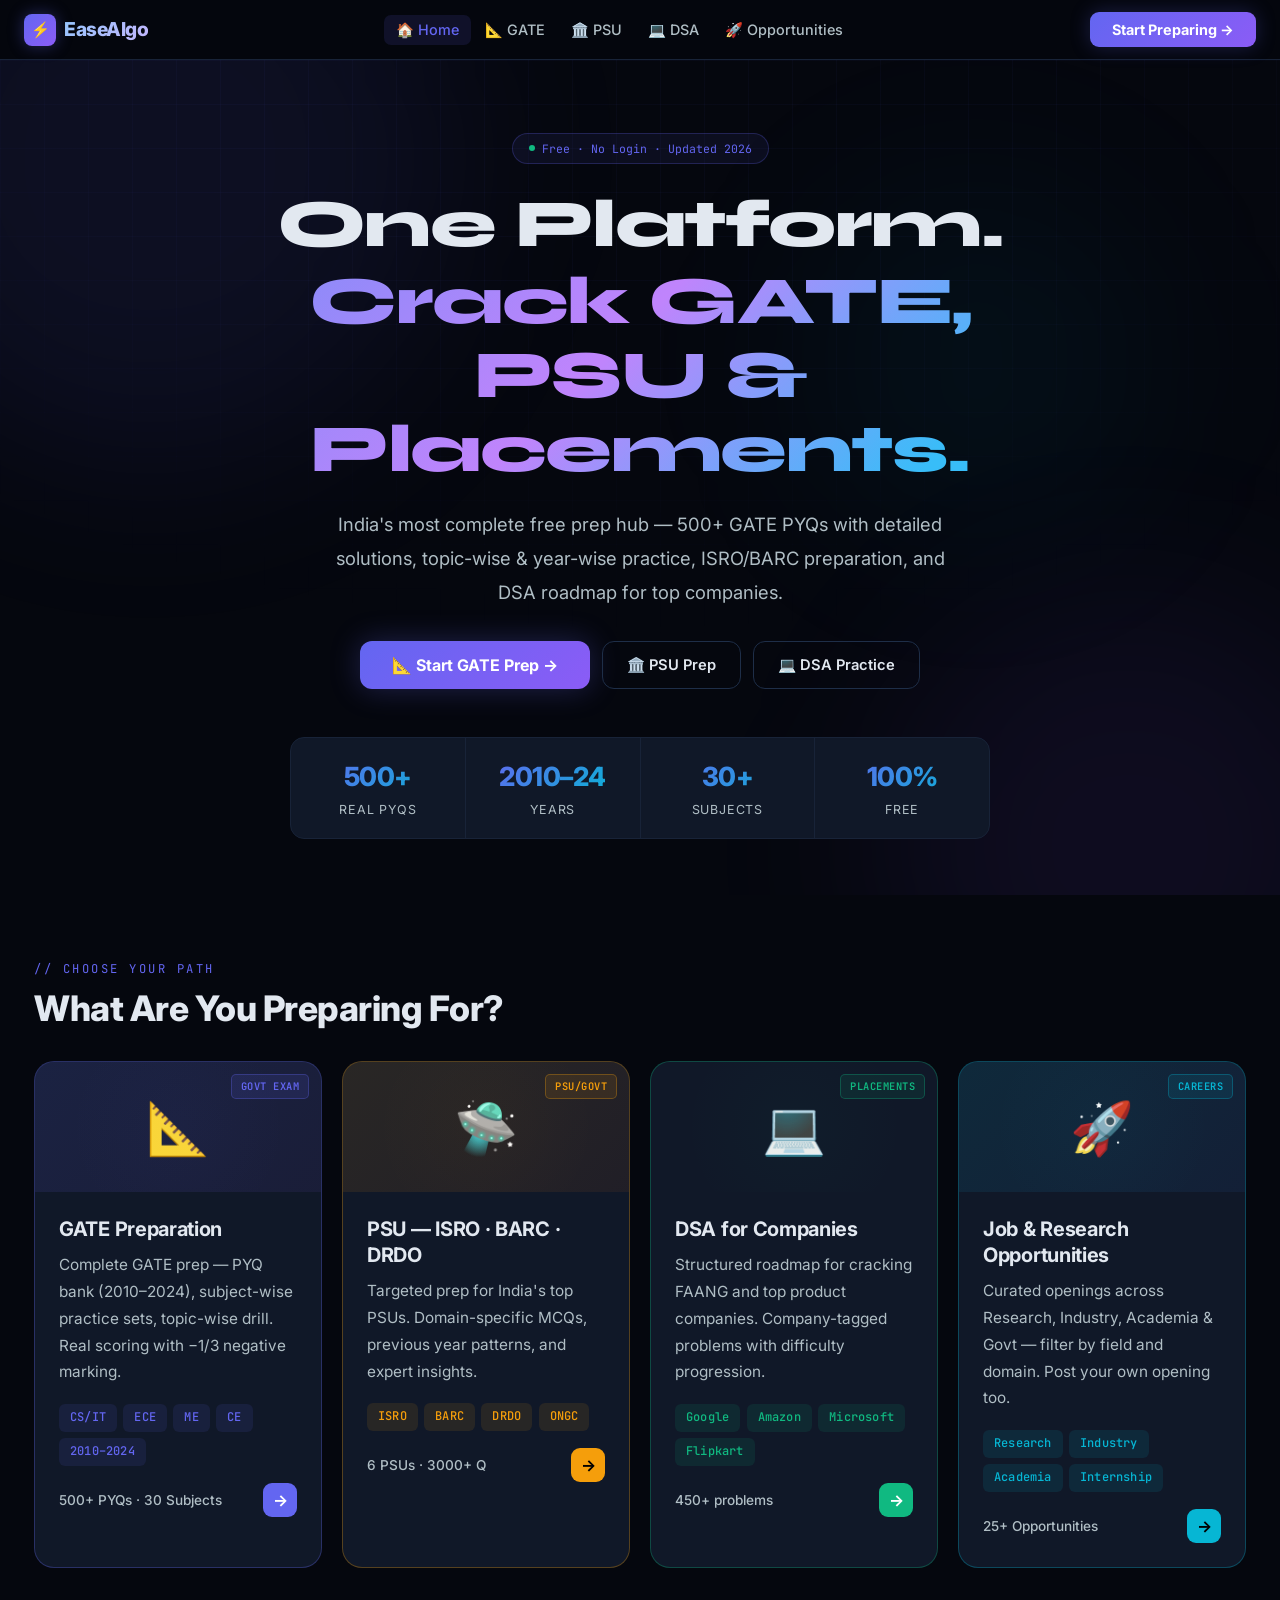
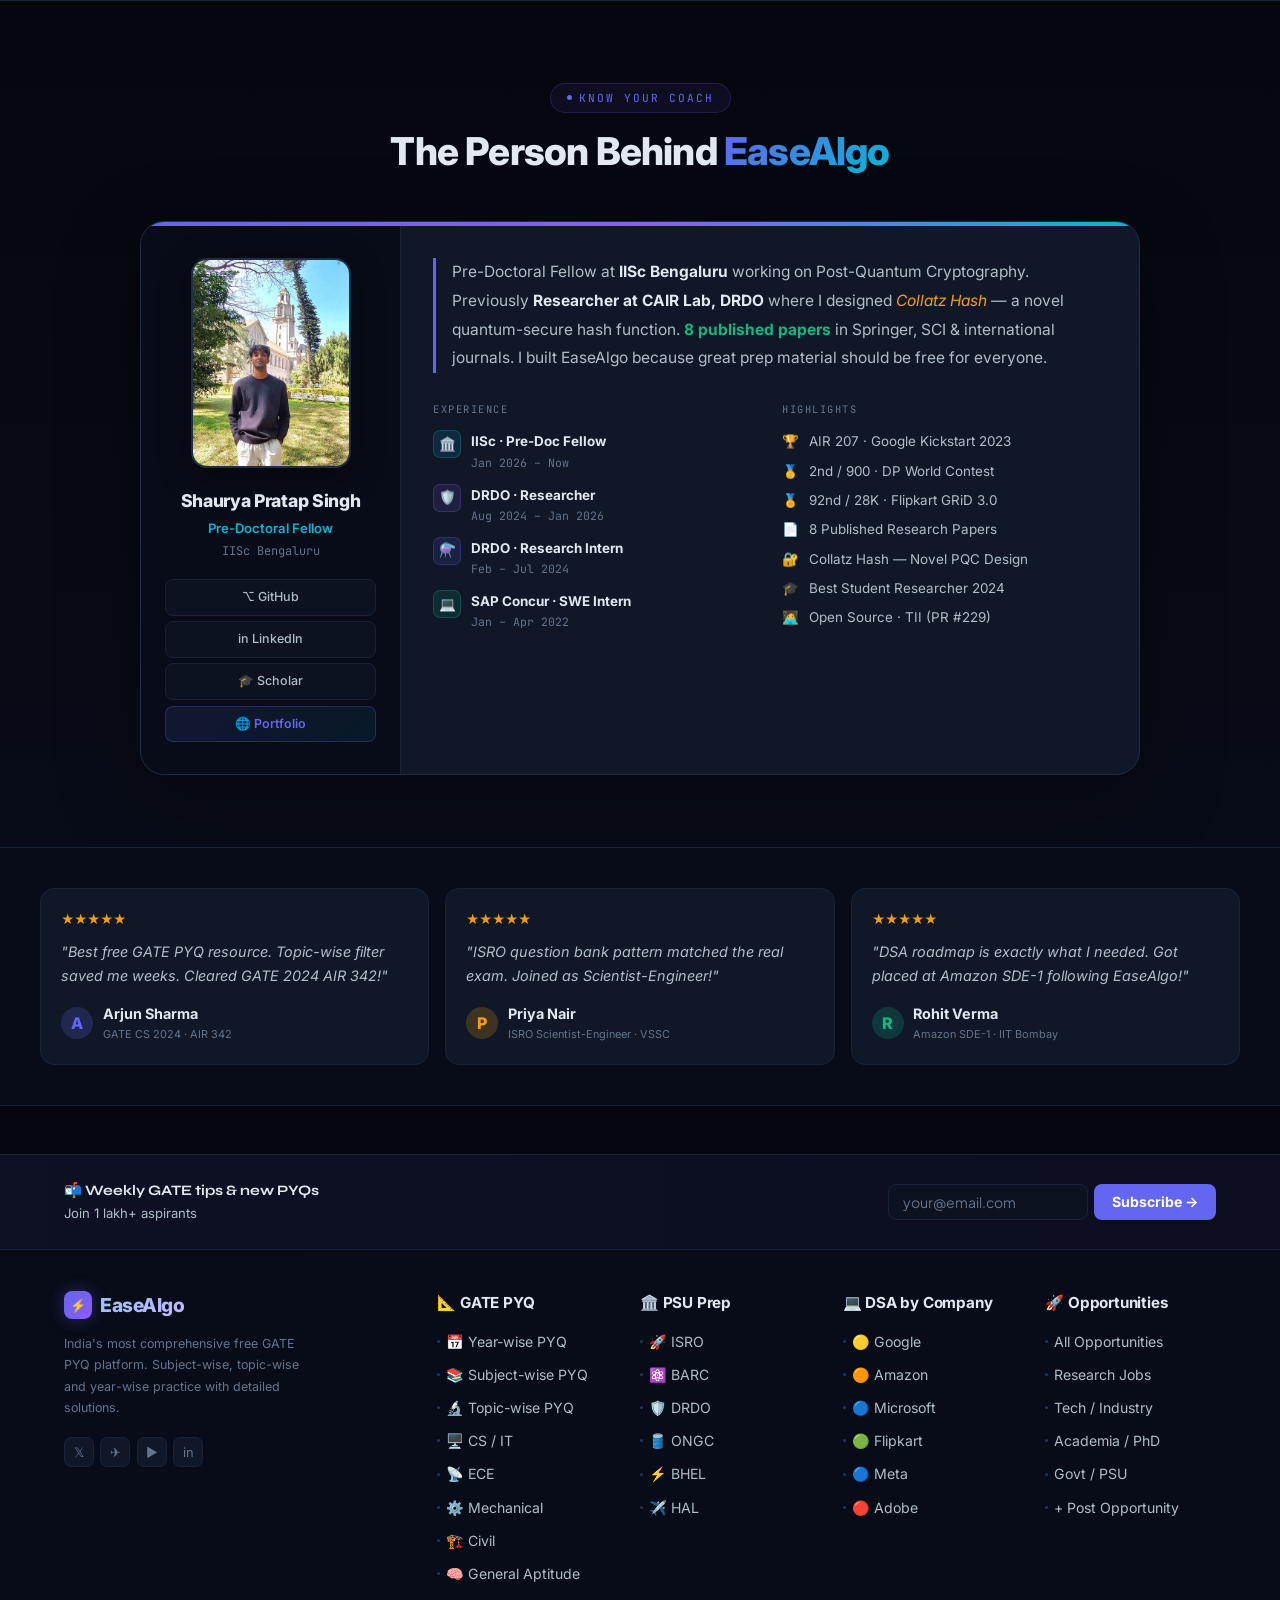
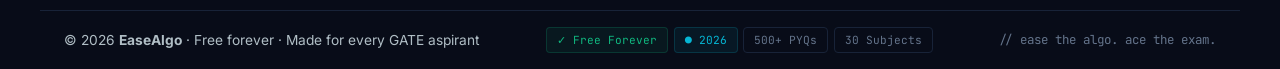
==== commit d720a948: "Add files via upload" ====
--- a/index.html
+++ b/index.html
@@ -4,498 +4,16 @@
 <meta charset="UTF-8">
 <meta name="viewport" content="width=device-width,initial-scale=1.0">
 <title>EaseAlgo — GATE PYQ · Subject · Topic · Year Wise</title>
-<link href="https://fonts.googleapis.com/css2?family=Syne:wght@400;600;700;800&family=Plus+Jakarta+Sans:wght@300;400;500;600;700&family=JetBrains+Mono:wght@400;500;600&display=swap" rel="stylesheet">
-<style>
-:root{
-  --bg:#05070e;--bg2:#080c18;--bg3:#0c1220;--card:#101828;--card2:#141f35;
-  --border:#182338;--border2:#1e2e48;
-  --indigo:#6366f1;--purple:#8b5cf6;--blue:#3b82f6;--cyan:#06b6d4;
-  --green:#10b981;--emerald:#34d399;--amber:#f59e0b;--orange:#f97316;
-  --red:#ef4444;--pink:#ec4899;--rose:#f43f5e;
-  --text:#e2e8f0;--text2:#94a3b8;--text3:#475569;--text4:#1e3a5f;
-  --nav-h:60px;
-}
-*{margin:0;padding:0;box-sizing:border-box;}
-html{scroll-behavior:smooth;}
-body{font-family:'Plus Jakarta Sans',sans-serif;background:var(--bg);color:var(--text);overflow-x:hidden;}
-::-webkit-scrollbar{width:4px;}::-webkit-scrollbar-track{background:var(--bg);}::-webkit-scrollbar-thumb{background:var(--border2);border-radius:3px;}
-a{text-decoration:none;color:inherit;}
-button{font-family:'Plus Jakarta Sans',sans-serif;}
-
-/* ══ NAV ══ */
-nav{position:fixed;top:0;left:0;right:0;z-index:900;height:var(--nav-h);
-  padding:0 1.5rem;display:flex;align-items:center;justify-content:space-between;gap:1rem;
-  background:rgba(5,7,14,0.92);backdrop-filter:blur(24px);border-bottom:1px solid var(--border);}
-.logo{display:flex;align-items:center;gap:0.5rem;cursor:pointer;flex-shrink:0;}
-.logo-box{width:32px;height:32px;border-radius:8px;background:linear-gradient(135deg,var(--indigo),var(--purple));
-  display:flex;align-items:center;justify-content:center;font-size:0.95rem;
-  box-shadow:0 0 16px rgba(99,102,241,0.35);}
-.logo-t{font-family:'Syne',sans-serif;font-weight:800;font-size:1.2rem;
-  background:linear-gradient(135deg,#93c5fd,#c4b5fd);-webkit-background-clip:text;-webkit-text-fill-color:transparent;}
-.nav-center{display:flex;align-items:center;gap:2px;flex:1;justify-content:center;}
-.navl{padding:6px 12px;border-radius:7px;border:none;background:transparent;
-  color:var(--text2);cursor:pointer;font-size:0.8rem;font-weight:500;transition:all 0.15s;white-space:nowrap;}
-.navl:hover{background:var(--bg3);color:var(--text);}
-.navl.on{background:rgba(99,102,241,0.12);color:var(--indigo);}
-.nav-r{display:flex;align-items:center;gap:0.5rem;flex-shrink:0;}
-.score-pill{font-family:'JetBrains Mono',monospace;font-size:0.68rem;
-  background:rgba(6,182,212,0.08);border:1px solid rgba(6,182,212,0.2);
-  color:var(--cyan);padding:4px 10px;border-radius:7px;}
-.btn-cta{background:linear-gradient(135deg,var(--indigo),var(--purple));color:#fff;border:none;
-  cursor:pointer;padding:7px 18px;border-radius:8px;font-weight:700;font-size:0.8rem;
-  transition:all 0.2s;box-shadow:0 0 20px rgba(99,102,241,0.25);}
-.btn-cta:hover{transform:translateY(-1px);box-shadow:0 4px 24px rgba(99,102,241,0.45);}
-.ham{display:none;flex-direction:column;gap:4px;cursor:pointer;padding:6px;
-  background:var(--card);border:1px solid var(--border);border-radius:7px;}
-.ham span{width:18px;height:2px;background:var(--text2);border-radius:2px;}
-.mobnav{position:fixed;top:var(--nav-h);left:0;right:0;background:var(--bg2);
-  border-bottom:1px solid var(--border);z-index:890;padding:0.75rem 1rem 1rem;
-  display:none;flex-direction:column;gap:3px;}
-.mobnav.open{display:flex;}
-.mnl{padding:9px 12px;border-radius:8px;border:none;background:transparent;
-  color:var(--text2);cursor:pointer;font-size:0.88rem;font-weight:500;text-align:left;transition:all 0.15s;}
-.mnl:hover{background:var(--bg3);color:var(--text);}
-
-/* ══ PAGE SYSTEM ══ */
-.page{display:none;min-height:100vh;padding-top:var(--nav-h);}
-.page.on{display:block;}
-
-/* ══ HOME ══ */
-.hero{position:relative;overflow:hidden;padding:4.5rem 1.5rem 3.5rem;text-align:center;
-  min-height:calc(90vh - var(--nav-h));display:flex;flex-direction:column;align-items:center;justify-content:center;}
-.h-grid{position:absolute;inset:0;background-image:linear-gradient(rgba(99,102,241,0.04)1px,transparent 1px),linear-gradient(90deg,rgba(99,102,241,0.04)1px,transparent 1px);background-size:44px 44px;mask-image:radial-gradient(ellipse 80% 70% at 50% 0%,black 40%,transparent 100%);}
-.orb{position:absolute;border-radius:50%;filter:blur(90px);pointer-events:none;}
-.o1{width:600px;height:600px;background:rgba(99,102,241,0.09);top:-200px;left:-150px;}
-.o2{width:500px;height:500px;background:rgba(139,92,246,0.07);bottom:-200px;right:-100px;}
-.o3{width:350px;height:350px;background:rgba(6,182,212,0.05);top:15%;right:10%;}
-.hero-content{position:relative;z-index:1;max-width:860px;}
-.eyebrow{display:inline-flex;align-items:center;gap:7px;background:rgba(99,102,241,0.08);border:1px solid rgba(99,102,241,0.25);
-  padding:5px 16px;border-radius:20px;font-size:0.72rem;color:var(--indigo);margin-bottom:1.5rem;
-  font-family:'JetBrains Mono',monospace;animation:fu 0.5s ease both;}
-.dot{width:6px;height:6px;border-radius:50%;background:var(--green);animation:blink 2s infinite;}
-@keyframes blink{0%,100%{opacity:1;box-shadow:0 0 6px var(--green);}50%{opacity:0.3;}}
-@keyframes fu{from{opacity:0;transform:translateY(18px);}to{opacity:1;transform:translateY(0);}}
-.hero h1{font-family:'Syne',sans-serif;font-size:clamp(2.4rem,6.5vw,5rem);font-weight:800;
-  line-height:1.05;letter-spacing:-2.5px;animation:fu 0.5s 0.07s ease both;}
-.h1a{color:var(--text);}
-.h1b{background:linear-gradient(135deg,#818cf8 0%,#c084fc 45%,#38bdf8 85%);
-  -webkit-background-clip:text;-webkit-text-fill-color:transparent;display:block;margin-top:0.05em;}
-.hero-sub{font-size:clamp(0.9rem,1.8vw,1.05rem);color:var(--text2);line-height:1.75;
-  max-width:640px;margin:1.25rem auto 0;animation:fu 0.5s 0.14s ease both;}
-.hero-btns{display:flex;gap:0.75rem;justify-content:center;flex-wrap:wrap;margin-top:2rem;animation:fu 0.5s 0.21s ease both;}
-.btn-p{background:linear-gradient(135deg,var(--indigo),var(--purple));color:#fff;border:none;
-  cursor:pointer;padding:13px 30px;border-radius:11px;font-weight:700;font-size:0.95rem;
-  transition:all 0.2s;box-shadow:0 0 30px rgba(99,102,241,0.28);}
-.btn-p:hover{transform:translateY(-2px);box-shadow:0 6px 40px rgba(99,102,241,0.45);}
-.btn-s{background:transparent;color:var(--text);border:1.5px solid var(--border2);
-  cursor:pointer;padding:12px 22px;border-radius:11px;font-weight:600;font-size:0.9rem;transition:all 0.2s;}
-.btn-s:hover{border-color:var(--indigo);color:var(--indigo);}
-.kpi-row{display:flex;gap:0;justify-content:center;max-width:700px;margin:3rem auto 0;
-  background:var(--card);border:1.5px solid var(--border);border-radius:14px;overflow:hidden;
-  animation:fu 0.5s 0.28s ease both;}
-.kpi{flex:1;padding:1.1rem 1.5rem;text-align:center;}
-.kpi:not(:last-child){border-right:1px solid var(--border);}
-.kpi-n{font-family:'Syne',sans-serif;font-size:1.6rem;font-weight:800;
-  background:linear-gradient(135deg,var(--indigo),var(--cyan));-webkit-background-clip:text;-webkit-text-fill-color:transparent;}
-.kpi-l{font-size:0.65rem;color:var(--text3);text-transform:uppercase;letter-spacing:0.8px;margin-top:1px;}
-
-/* ══ SECTION HEADER ══ */
-.sec{max-width:1260px;margin:0 auto;padding:4rem 1.5rem 2rem;}
-.sec-lbl{font-family:'JetBrains Mono',monospace;font-size:0.62rem;color:var(--indigo);
-  text-transform:uppercase;letter-spacing:2.5px;margin-bottom:0.5rem;}
-.sec-h{font-family:'Syne',sans-serif;font-size:clamp(1.6rem,3.5vw,2.6rem);font-weight:800;letter-spacing:-1px;}
-.sec-sub{color:var(--text2);font-size:0.88rem;margin-top:0.4rem;}
-
-/* ══ TRACK CARDS (Home) ══ */
-.tracks{display:grid;grid-template-columns:repeat(3,1fr);gap:1rem;margin-top:2rem;}
-.tc{border-radius:18px;border:1.5px solid var(--border);cursor:pointer;transition:all 0.25s;
-  background:var(--card);overflow:hidden;display:flex;flex-direction:column;}
-.tc:hover{transform:translateY(-4px);}
-.tc-top{height:120px;display:flex;align-items:center;justify-content:center;font-size:3rem;position:relative;}
-.tc-top-bg{position:absolute;inset:0;opacity:0.1;}
-.tc-badge{position:absolute;top:10px;right:10px;font-family:'JetBrains Mono',monospace;font-size:0.6rem;
-  padding:3px 8px;border-radius:5px;text-transform:uppercase;font-weight:600;}
-.tc-body{padding:1.25rem;}
-.tc-title{font-family:'Syne',sans-serif;font-weight:800;font-size:1.15rem;margin-bottom:0.4rem;}
-.tc-desc{font-size:0.8rem;color:var(--text2);line-height:1.6;margin-bottom:1rem;}
-.tc-tags{display:flex;flex-wrap:wrap;gap:0.35rem;margin-bottom:1rem;}
-.tc-tag{font-size:0.65rem;padding:2px 8px;border-radius:5px;font-family:'JetBrains Mono',monospace;}
-.tc-foot{display:flex;align-items:center;justify-content:space-between;}
-.tc-cnt{font-family:'JetBrains Mono',monospace;font-size:0.68rem;color:var(--text3);}
-.tc-arr{width:30px;height:30px;border-radius:7px;display:flex;align-items:center;justify-content:center;font-size:0.9rem;}
-.tc-gate{border-color:rgba(99,102,241,0.3);}
-.tc-gate:hover{border-color:var(--indigo);box-shadow:0 10px 50px rgba(99,102,241,0.13);}
-.tc-gate .tc-top{background:linear-gradient(135deg,rgba(99,102,241,0.13),rgba(139,92,246,0.08));}
-.tc-gate .tc-top-bg{background:radial-gradient(circle,rgba(99,102,241,0.3),transparent 70%);}
-.tc-gate .tc-badge{background:rgba(99,102,241,0.12);color:var(--indigo);border:1px solid rgba(99,102,241,0.3);}
-.tc-gate .tc-tag{background:rgba(99,102,241,0.1);color:var(--indigo);}
-.tc-gate .tc-arr{background:var(--indigo);color:#fff;}
-.tc-psu{border-color:rgba(245,158,11,0.3);}
-.tc-psu:hover{border-color:var(--amber);box-shadow:0 10px 50px rgba(245,158,11,0.1);}
-.tc-psu .tc-top{background:linear-gradient(135deg,rgba(245,158,11,0.11),rgba(249,115,22,0.07));}
-.tc-psu .tc-top-bg{background:radial-gradient(circle,rgba(245,158,11,0.3),transparent 70%);}
-.tc-psu .tc-badge{background:rgba(245,158,11,0.1);color:var(--amber);border:1px solid rgba(245,158,11,0.3);}
-.tc-psu .tc-tag{background:rgba(245,158,11,0.1);color:var(--amber);}
-.tc-psu .tc-arr{background:var(--amber);color:#000;}
-.tc-dsa{border-color:rgba(16,185,129,0.3);}
-.tc-dsa:hover{border-color:var(--green);box-shadow:0 10px 50px rgba(16,185,129,0.1);}
-.tc-dsa .tc-top{background:linear-gradient(135deg,rgba(16,185,129,0.1),rgba(6,182,212,0.07));}
-.tc-dsa .tc-top-bg{background:radial-gradient(circle,rgba(16,185,129,0.3),transparent 70%);}
-.tc-dsa .tc-badge{background:rgba(16,185,129,0.1);color:var(--green);border:1px solid rgba(16,185,129,0.3);}
-.tc-dsa .tc-tag{background:rgba(16,185,129,0.1);color:var(--green);}
-.tc-dsa .tc-arr{background:var(--green);color:#fff;}
-
-/* ══ PYQ PAGE ══ */
-#page-pyq{background:var(--bg);}
-.pyq-layout{display:flex;min-height:calc(100vh - var(--nav-h));}
-
-/* Left sidebar */
-.pyq-sidebar{width:260px;flex-shrink:0;background:var(--bg2);border-right:1.5px solid var(--border);
-  position:sticky;top:var(--nav-h);height:calc(100vh - var(--nav-h));overflow-y:auto;
-  display:flex;flex-direction:column;}
-.pyq-sb-head{padding:1rem;border-bottom:1px solid var(--border);}
-.pyq-sb-title{font-family:'Syne',sans-serif;font-weight:800;font-size:0.95rem;margin-bottom:0.6rem;}
-.stream-tabs{display:flex;gap:3px;flex-wrap:wrap;}
-.st{padding:4px 10px;border-radius:6px;border:none;font-size:0.72rem;font-weight:600;cursor:pointer;
-  background:var(--bg3);color:var(--text3);transition:all 0.15s;font-family:'Plus Jakarta Sans',sans-serif;}
-.st:hover{color:var(--text2);}
-.st.on{background:var(--indigo);color:#fff;}
-.pyq-sb-section{padding:0.6rem 0.75rem 0.4rem;}
-.pyq-sb-sec-lbl{font-family:'JetBrains Mono',monospace;font-size:0.58rem;color:var(--text3);
-  text-transform:uppercase;letter-spacing:1.5px;padding:0 0.25rem;margin-bottom:0.3rem;}
-.subj-item{display:flex;align-items:center;gap:0.5rem;padding:0.5rem 0.6rem;border-radius:8px;
-  cursor:pointer;transition:all 0.15s;border:none;background:transparent;width:100%;text-align:left;}
-.subj-item:hover{background:var(--bg3);}
-.subj-item.on{background:rgba(99,102,241,0.1);}
-.si-dot{width:8px;height:8px;border-radius:2px;flex-shrink:0;}
-.si-name{font-size:0.8rem;color:var(--text2);flex:1;line-height:1.3;}
-.subj-item.on .si-name{color:var(--indigo);font-weight:600;}
-.si-cnt{font-family:'JetBrains Mono',monospace;font-size:0.6rem;color:var(--text3);flex-shrink:0;}
-
-/* Right content */
-.pyq-content{flex:1;min-width:0;display:flex;flex-direction:column;}
-.pyq-topbar{padding:1rem 1.5rem;border-bottom:1px solid var(--border);
-  display:flex;align-items:center;gap:0.75rem;flex-wrap:wrap;background:var(--bg2);}
-.pyq-tb-title{font-family:'Syne',sans-serif;font-weight:800;font-size:1rem;flex:1;}
-.mode-tabs{display:flex;gap:3px;background:var(--bg3);padding:3px;border-radius:9px;border:1px solid var(--border);}
-.mode-tab{padding:5px 14px;border-radius:7px;border:none;font-size:0.75rem;font-weight:600;
-  cursor:pointer;background:transparent;color:var(--text3);transition:all 0.15s;font-family:'Plus Jakarta Sans',sans-serif;}
-.mode-tab.on{background:var(--card2);color:var(--text);box-shadow:0 1px 4px rgba(0,0,0,0.4);}
-.pyq-filters{padding:0.75rem 1.5rem;border-bottom:1px solid var(--border);
-  display:flex;align-items:center;gap:0.6rem;flex-wrap:wrap;background:var(--bg);}
-.pf-sel{background:var(--card);border:1.5px solid var(--border);color:var(--text2);
-  padding:5px 10px;border-radius:8px;font-size:0.78rem;font-family:'Plus Jakarta Sans',sans-serif;
-  cursor:pointer;outline:none;transition:all 0.15s;}
-.pf-sel:focus{border-color:var(--indigo);}
-.pf-cnt{font-family:'JetBrains Mono',monospace;font-size:0.72rem;
-  background:rgba(236,72,153,0.08);border:1px solid rgba(236,72,153,0.2);
-  color:var(--pink);padding:5px 12px;border-radius:7px;margin-left:auto;}
-.pf-start{background:linear-gradient(135deg,var(--pink),var(--rose));color:#fff;border:none;
-  cursor:pointer;padding:7px 20px;border-radius:8px;font-weight:700;font-size:0.8rem;transition:all 0.2s;}
-.pf-start:hover{transform:translateY(-1px);box-shadow:0 4px 20px rgba(236,72,153,0.35);}
-.pf-start:disabled{opacity:0.4;cursor:not-allowed;transform:none;}
-
-/* YEAR MODE: year cards grid */
-.year-cards{display:grid;grid-template-columns:repeat(auto-fill,minmax(110px,1fr));gap:0.7rem;padding:1.5rem;}
-.yc{background:var(--card);border:1.5px solid var(--border);border-radius:13px;
-  padding:1rem;text-align:center;cursor:pointer;transition:all 0.2s;}
-.yc:hover{border-color:var(--pink);transform:translateY(-2px);}
-.yc.on{border-color:var(--pink);background:rgba(236,72,153,0.07);}
-.yc-y{font-family:'Syne',sans-serif;font-weight:800;font-size:1.1rem;color:var(--pink);}
-.yc-c{font-family:'JetBrains Mono',monospace;font-size:0.62rem;color:var(--text3);margin-top:2px;}
-
-/* TOPIC MODE: topic accordion */
-.topic-list{padding:1rem 1.5rem;display:flex;flex-direction:column;gap:0.6rem;}
-.topic-card{background:var(--card);border:1.5px solid var(--border);border-radius:13px;overflow:hidden;}
-.topic-head{display:flex;align-items:center;gap:0.75rem;padding:0.85rem 1.1rem;cursor:pointer;
-  transition:background 0.15s;}
-.topic-head:hover{background:var(--card2);}
-.th-emoji{font-size:1.2rem;}
-.th-name{font-family:'Syne',sans-serif;font-weight:700;font-size:0.9rem;flex:1;}
-.th-cnt{font-family:'JetBrains Mono',monospace;font-size:0.65rem;color:var(--text3);}
-.th-chev{font-size:0.65rem;color:var(--text3);transition:transform 0.2s;flex-shrink:0;}
-.topic-body{display:none;padding:0.5rem 1rem 1rem;border-top:1px solid var(--border);}
-.topic-body.open{display:block;}
-.subtopic-grid{display:grid;grid-template-columns:repeat(auto-fill,minmax(160px,1fr));gap:0.5rem;margin-top:0.5rem;}
-.stopic{background:var(--bg2);border:1px solid var(--border);border-radius:9px;
-  padding:0.6rem 0.75rem;cursor:pointer;transition:all 0.15s;display:flex;align-items:center;justify-content:space-between;}
-.stopic:hover{border-color:var(--indigo);background:rgba(99,102,241,0.05);}
-.st-name{font-size:0.78rem;color:var(--text2);}
-.st-cnt{font-family:'JetBrains Mono',monospace;font-size:0.62rem;color:var(--text3);}
-
-/* QUESTION LIST */
-.q-list{padding:0;flex:1;}
-.ql-head{padding:0.75rem 1.5rem;background:var(--bg2);border-bottom:1px solid var(--border);
-  display:flex;align-items:center;justify-content:space-between;flex-wrap:wrap;gap:0.5rem;}
-.ql-h-title{font-family:'Syne',sans-serif;font-weight:700;font-size:0.88rem;}
-.ql-stats{display:flex;gap:0.4rem;}
-.diff-chip{font-family:'JetBrains Mono',monospace;font-size:0.62rem;padding:2px 8px;border-radius:5px;}
-.dc-e{background:rgba(16,185,129,0.1);color:var(--green);border:1px solid rgba(16,185,129,0.25);}
-.dc-m{background:rgba(245,158,11,0.1);color:var(--amber);border:1px solid rgba(245,158,11,0.25);}
-.dc-h{background:rgba(239,68,68,0.1);color:var(--red);border:1px solid rgba(239,68,68,0.25);}
-.q-row{padding:1rem 1.5rem;border-bottom:1px solid var(--border);cursor:pointer;
-  transition:background 0.15s;display:flex;align-items:flex-start;gap:1rem;}
-.q-row:hover{background:var(--bg2);}
-.q-num{font-family:'JetBrains Mono',monospace;font-size:0.68rem;color:var(--text3);
-  min-width:28px;padding-top:2px;flex-shrink:0;}
-.q-main{flex:1;min-width:0;}
-.q-text-prev{font-size:0.85rem;line-height:1.55;color:var(--text);margin-bottom:0.4rem;}
-.q-meta{display:flex;align-items:center;gap:0.5rem;flex-wrap:wrap;}
-.qm-year{font-family:'JetBrains Mono',monospace;font-size:0.62rem;padding:2px 7px;
-  border-radius:5px;background:rgba(236,72,153,0.09);color:var(--pink);}
-.qm-subj{font-size:0.62rem;padding:2px 7px;border-radius:5px;
-  background:rgba(99,102,241,0.09);color:var(--indigo);font-family:'JetBrains Mono',monospace;}
-.qm-top{font-size:0.62rem;padding:2px 7px;border-radius:5px;
-  background:rgba(6,182,212,0.08);color:var(--cyan);font-family:'JetBrains Mono',monospace;}
-.qm-marks{font-size:0.62rem;padding:2px 7px;border-radius:5px;
-  background:rgba(139,92,246,0.09);color:var(--purple);font-family:'JetBrains Mono',monospace;}
-.q-solve-btn{flex-shrink:0;padding:5px 14px;border-radius:7px;border:1.5px solid var(--border);
-  background:transparent;color:var(--text3);cursor:pointer;font-size:0.72rem;font-weight:600;
-  transition:all 0.15s;}
-.q-row:hover .q-solve-btn{border-color:var(--indigo);color:var(--indigo);}
-.q-empty{padding:3rem;text-align:center;color:var(--text3);font-size:0.9rem;}
-
-/* ══ QUIZ PAGE ══ */
-#page-quiz{background:var(--bg);}
-.quiz-wrap{display:flex;min-height:calc(100vh - var(--nav-h));width:100%;}
-.qmain{flex:1;min-width:0;padding:1.5rem 2rem;}
-.qmain-inner{max-width:760px;margin:0 auto;}
-.quiz-topbar{display:flex;align-items:center;gap:0.75rem;margin-bottom:1.25rem;flex-wrap:wrap;}
-.back-btn{display:flex;align-items:center;gap:4px;background:var(--card);border:1.5px solid var(--border);
-  color:var(--text2);padding:6px 12px;border-radius:8px;cursor:pointer;font-size:0.78rem;font-weight:600;transition:all 0.15s;}
-.back-btn:hover{border-color:var(--indigo);color:var(--indigo);}
-.quiz-title{font-family:'Syne',sans-serif;font-weight:800;font-size:1.25rem;flex:1;
-  background:linear-gradient(135deg,#818cf8,#c084fc);-webkit-background-clip:text;-webkit-text-fill-color:transparent;}
-.timer-box{font-family:'JetBrains Mono',monospace;font-size:0.75rem;
-  background:rgba(245,158,11,0.09);border:1px solid rgba(245,158,11,0.25);
-  color:var(--amber);padding:5px 11px;border-radius:7px;}
-.prog-bar-wrap{background:var(--card);border:1.5px solid var(--border);border-radius:12px;
-  padding:0.85rem 1.1rem;margin-bottom:1.25rem;display:flex;align-items:center;gap:0.85rem;flex-wrap:wrap;}
-.prog-txt{font-family:'JetBrains Mono',monospace;font-size:0.72rem;color:var(--text3);white-space:nowrap;}
-.prog-track{flex:1;height:4px;background:var(--bg3);border-radius:2px;min-width:60px;overflow:hidden;}
-.prog-fill{height:100%;background:linear-gradient(90deg,var(--indigo),var(--cyan));border-radius:2px;transition:width 0.5s;}
-.chips{display:flex;gap:0.4rem;flex-wrap:wrap;}
-.chip{font-family:'JetBrains Mono',monospace;font-size:0.65rem;padding:3px 9px;border-radius:5px;}
-.ch-g{background:rgba(16,185,129,0.1);color:var(--green);border:1px solid rgba(16,185,129,0.25);}
-.ch-r{background:rgba(239,68,68,0.1);color:var(--red);border:1px solid rgba(239,68,68,0.25);}
-.ch-y{background:rgba(245,158,11,0.1);color:var(--amber);border:1px solid rgba(245,158,11,0.25);}
-.ch-b{background:rgba(99,102,241,0.1);color:var(--indigo);border:1px solid rgba(99,102,241,0.25);}
-.qcard{background:var(--card);border:1.5px solid var(--border);border-radius:16px;padding:1.5rem;animation:fu 0.3s ease;}
-.qcard-hdr{display:flex;align-items:center;gap:0.6rem;margin-bottom:1rem;flex-wrap:wrap;}
-.qbadge{font-family:'JetBrains Mono',monospace;font-size:0.63rem;padding:2px 8px;border-radius:5px;}
-.qb-n{background:rgba(99,102,241,0.1);color:var(--indigo);border:1px solid rgba(99,102,241,0.2);}
-.qb-e{background:rgba(16,185,129,0.1);color:var(--green);}
-.qb-m{background:rgba(245,158,11,0.1);color:var(--amber);}
-.qb-h{background:rgba(239,68,68,0.1);color:var(--red);}
-.qb-yr{background:rgba(236,72,153,0.1);color:var(--pink);border:1px solid rgba(236,72,153,0.2);}
-.qb-mk{background:rgba(139,92,246,0.1);color:var(--purple);margin-left:auto;}
-.qb-tp{background:rgba(6,182,212,0.09);color:var(--cyan);border:1px solid rgba(6,182,212,0.2);}
-.qtext{font-size:0.95rem;line-height:1.75;margin-bottom:1.25rem;}
-.qtext code{background:var(--bg3);padding:1px 6px;border-radius:4px;font-family:'JetBrains Mono',monospace;font-size:0.85em;color:var(--cyan);}
-.opts{display:flex;flex-direction:column;gap:0.5rem;}
-.opt{display:flex;align-items:flex-start;gap:0.75rem;background:var(--bg2);
-  border:1.5px solid var(--border);border-radius:10px;padding:0.75rem 0.9rem;
-  cursor:pointer;transition:all 0.15s;position:relative;overflow:hidden;}
-.opt::before{content:'';position:absolute;left:0;top:0;bottom:0;width:2px;background:var(--indigo);opacity:0;transition:opacity 0.15s;}
-.opt:hover:not(.locked){border-color:rgba(99,102,241,0.35);background:rgba(99,102,241,0.03);}
-.opt:hover:not(.locked)::before{opacity:0.4;}
-.opt.picked{border-color:var(--indigo);}
-.opt.picked::before{opacity:1;}
-.opt.correct{border-color:var(--green);background:rgba(16,185,129,0.05);}
-.opt.correct::before{background:var(--green);opacity:1;}
-.opt.wrong{border-color:var(--red);background:rgba(239,68,68,0.05);}
-.opt.wrong::before{background:var(--red);opacity:1;}
-.opt.locked{pointer-events:none;}
-.opt-k{width:26px;height:26px;border-radius:6px;flex-shrink:0;display:flex;align-items:center;justify-content:center;
-  font-family:'JetBrains Mono',monospace;font-size:0.72rem;font-weight:600;
-  background:var(--bg3);color:var(--text3);transition:all 0.15s;margin-top:1px;}
-.opt.picked .opt-k{background:var(--indigo);color:#fff;}
-.opt.correct .opt-k{background:var(--green);color:#fff;}
-.opt.wrong .opt-k{background:var(--red);color:#fff;}
-.opt-body{flex:1;font-size:0.88rem;line-height:1.55;}
-.opt-icon{font-size:0.9rem;flex-shrink:0;padding-top:1px;}
-.explanation{margin-top:1rem;border-radius:10px;padding:1rem;
-  background:rgba(6,182,212,0.04);border:1px solid rgba(6,182,212,0.18);display:none;}
-.exp-lbl{font-family:'JetBrains Mono',monospace;font-size:0.62rem;color:var(--cyan);text-transform:uppercase;letter-spacing:1.5px;margin-bottom:0.4rem;}
-.exp-text{font-size:0.83rem;color:var(--text2);line-height:1.65;}
-.qactions{display:flex;align-items:center;justify-content:space-between;margin-top:1rem;gap:0.6rem;flex-wrap:wrap;}
-.qa-l{display:flex;gap:0.4rem;}
-.qa-r{display:flex;gap:0.4rem;}
-.qbtn{padding:8px 18px;border-radius:8px;font-weight:700;font-size:0.8rem;cursor:pointer;border:none;transition:all 0.18s;}
-.qbtn-sub{background:var(--indigo);color:#fff;}
-.qbtn-sub:hover:not(:disabled){background:#4f46e5;transform:translateY(-1px);}
-.qbtn-sub:disabled{opacity:0.4;cursor:not-allowed;}
-.qbtn-nxt{background:linear-gradient(135deg,var(--indigo),var(--purple));color:#fff;display:none;}
-.qbtn-nxt:hover{transform:translateY(-1px);}
-.qbtn-skip{background:var(--bg3);color:var(--text2);border:1.5px solid var(--border);}
-.qbtn-skip:hover{border-color:var(--border2);color:var(--text);}
-.qbtn-bm{background:var(--bg3);color:var(--text2);border:1.5px solid var(--border);padding:8px 10px;}
-.qbtn-bm.on{color:var(--amber);border-color:rgba(245,158,11,0.4);}
-/* Sidebar quiz */
-.qsidebar{width:250px;flex-shrink:0;background:var(--bg2);border-left:1.5px solid var(--border);
-  padding:1rem;position:sticky;top:var(--nav-h);height:calc(100vh - var(--nav-h));
-  overflow-y:auto;display:flex;flex-direction:column;gap:0.75rem;}
-.qs-title{font-family:'Syne',sans-serif;font-weight:700;font-size:0.83rem;}
-.legend{display:flex;flex-direction:column;gap:0.3rem;}
-.leg{display:flex;align-items:center;gap:0.4rem;font-size:0.68rem;color:var(--text3);}
-.ld{width:8px;height:8px;border-radius:2px;flex-shrink:0;}
-.sdiv{height:1px;background:var(--border);margin:0 -1rem;}
-.qgrid{display:grid;grid-template-columns:repeat(5,1fr);gap:4px;}
-.qbub{aspect-ratio:1;border-radius:6px;display:flex;align-items:center;justify-content:center;
-  font-family:'JetBrains Mono',monospace;font-size:0.63rem;font-weight:600;
-  cursor:pointer;border:1.5px solid var(--border);background:var(--bg3);color:var(--text3);transition:all 0.12s;}
-.qbub:hover{border-color:var(--indigo);color:var(--indigo);}
-.qbub.qa{background:var(--indigo);color:#fff;border-color:var(--indigo);}
-.qbub.qc{background:rgba(16,185,129,0.16);border-color:rgba(16,185,129,0.5);color:var(--green);}
-.qbub.qw{background:rgba(239,68,68,0.16);border-color:rgba(239,68,68,0.5);color:var(--red);}
-.qbub.qs{background:rgba(245,158,11,0.12);border-color:rgba(245,158,11,0.4);color:var(--amber);}
-.qbub.qbk::after{content:'★';position:absolute;top:-2px;right:-2px;font-size:0.44rem;color:var(--amber);}
-.sb-stats{background:var(--card);border:1.5px solid var(--border);border-radius:10px;padding:0.7rem;}
-.ss-row{display:flex;justify-content:space-between;padding:2px 0;}
-.ss-row:not(:last-child){border-bottom:1px solid var(--border);}
-.ss-l{font-size:0.68rem;color:var(--text3);}
-.ss-v{font-family:'JetBrains Mono',monospace;font-size:0.73rem;font-weight:600;}
-.finish-btn{background:linear-gradient(135deg,var(--green),#059669);color:#fff;border:none;
-  cursor:pointer;padding:9px;border-radius:9px;width:100%;margin-top:auto;
-  font-weight:700;font-size:0.82rem;transition:all 0.2s;}
-.finish-btn:hover{transform:translateY(-1px);box-shadow:0 4px 18px rgba(16,185,129,0.3);}
-/* Result */
-.result-ov{display:none;position:fixed;inset:0;z-index:999;
-  background:rgba(5,7,14,0.95);backdrop-filter:blur(20px);align-items:center;justify-content:center;padding:1rem;}
-.result-ov.on{display:flex;}
-.result-box{background:var(--card);border:1.5px solid var(--border2);border-radius:20px;
-  padding:2rem;max-width:540px;width:100%;animation:fu 0.4s cubic-bezier(0.34,1.56,0.64,1);}
-.rb-top{display:flex;align-items:center;gap:1.75rem;margin-bottom:1.75rem;flex-wrap:wrap;}
-.ring-wrap{position:relative;flex-shrink:0;}
-.ring-wrap svg{transform:rotate(-90deg);}
-.ring-center{position:absolute;inset:0;display:flex;flex-direction:column;align-items:center;justify-content:center;}
-.ring-pct{font-family:'Syne',sans-serif;font-size:1.8rem;font-weight:800;line-height:1;}
-.ring-lbl{font-size:0.58rem;color:var(--text3);text-transform:uppercase;letter-spacing:1px;}
-.rb-grade{font-family:'Syne',sans-serif;font-size:1.5rem;font-weight:800;margin-bottom:0.25rem;}
-.rb-msg{font-size:0.82rem;color:var(--text2);line-height:1.6;}
-.rb-breakdown{display:grid;grid-template-columns:repeat(4,1fr);gap:0.6rem;margin-bottom:1.5rem;}
-.rbb{background:var(--bg3);border-radius:9px;padding:0.7rem;text-align:center;}
-.rbb-v{font-family:'Syne',sans-serif;font-size:1.4rem;font-weight:800;}
-.rbb-l{font-size:0.6rem;color:var(--text3);text-transform:uppercase;letter-spacing:0.5px;margin-top:1px;}
-.rb-btns{display:flex;gap:0.6rem;flex-wrap:wrap;}
-.rbtn{flex:1;padding:10px;border-radius:10px;font-weight:700;font-size:0.82rem;cursor:pointer;border:none;transition:all 0.15s;}
-.rbtn-r{background:linear-gradient(135deg,var(--indigo),var(--purple));color:#fff;}
-.rbtn-r:hover{transform:translateY(-1px);}
-.rbtn-b{background:var(--bg3);color:var(--text);border:1.5px solid var(--border2);}
-.rbtn-b:hover{border-color:var(--indigo);color:var(--indigo);}
-
-/* ══ PSU / DSA pages ══ */
-#page-psu,#page-dsa{background:var(--bg);}
-.inner-hero{padding:2.5rem 1.5rem 2rem;border-bottom:1.5px solid var(--border);position:relative;overflow:hidden;}
-.inner-hero::before{content:'';position:absolute;inset:0;
-  background-image:linear-gradient(rgba(99,102,241,0.03)1px,transparent 1px),linear-gradient(90deg,rgba(99,102,241,0.03)1px,transparent 1px);
-  background-size:40px 40px;}
-.ih-inner{max-width:1200px;margin:0 auto;position:relative;z-index:1;}
-.breadcrumb{font-family:'JetBrains Mono',monospace;font-size:0.65rem;color:var(--text3);
-  margin-bottom:0.75rem;display:flex;align-items:center;gap:6px;}
-.bc-sep{color:var(--text4);}
-.ih-h{font-family:'Syne',sans-serif;font-size:clamp(1.5rem,3.5vw,2.4rem);font-weight:800;letter-spacing:-1px;margin-bottom:0.5rem;}
-.ih-sub{font-size:0.85rem;color:var(--text2);line-height:1.65;max-width:560px;}
-.inner-body{max-width:1200px;margin:0 auto;padding:2rem 1.5rem;}
-
-/* org cards */
-.org-grid{display:grid;grid-template-columns:repeat(auto-fill,minmax(260px,1fr));gap:1rem;margin-bottom:2.5rem;}
-.org-card{background:var(--card);border:1.5px solid var(--border);border-radius:15px;overflow:hidden;transition:all 0.22s;cursor:pointer;}
-.org-card:hover{transform:translateY(-3px);}
-.oc-top{height:88px;display:flex;align-items:center;justify-content:center;font-size:2.2rem;}
-.oc-body{padding:1rem;}
-.oc-name{font-family:'Syne',sans-serif;font-weight:800;font-size:1rem;margin-bottom:0.2rem;}
-.oc-full{font-size:0.7rem;color:var(--text3);margin-bottom:0.6rem;}
-.oc-tags{display:flex;gap:0.35rem;flex-wrap:wrap;margin-bottom:0.7rem;}
-.oc-tag{font-size:0.6rem;padding:2px 7px;border-radius:4px;font-family:'JetBrains Mono',monospace;}
-.oc-info{font-size:0.76rem;color:var(--text2);line-height:1.55;margin-bottom:0.9rem;}
-.oc-btn{width:100%;padding:8px;border-radius:8px;font-weight:700;font-size:0.78rem;cursor:pointer;border:none;transition:all 0.15s;}
-
-/* DSA roadmap */
-.dsa-phase{background:var(--card);border:1.5px solid var(--border);border-radius:13px;overflow:hidden;margin-bottom:0.8rem;}
-.dp-head{display:flex;align-items:center;gap:0.85rem;padding:0.9rem 1.25rem;cursor:pointer;transition:background 0.15s;border-bottom:1px solid var(--border);}
-.dp-head:hover{background:var(--card2);}
-.dp-num{width:28px;height:28px;border-radius:7px;display:flex;align-items:center;justify-content:center;
-  font-family:'Syne',sans-serif;font-weight:800;font-size:0.8rem;flex-shrink:0;}
-.dp-label{font-family:'Syne',sans-serif;font-weight:700;font-size:0.9rem;flex:1;}
-.dp-cnt{font-family:'JetBrains Mono',monospace;font-size:0.65rem;color:var(--text3);}
-.dp-body{display:none;padding:0.85rem 1.25rem;display:grid;grid-template-columns:repeat(auto-fill,minmax(165px,1fr));gap:0.5rem;}
-.dp-topic{background:var(--bg2);border:1px solid var(--border);border-radius:8px;
-  padding:0.6rem 0.8rem;cursor:pointer;transition:all 0.15s;font-size:0.78rem;color:var(--text2);
-  display:flex;align-items:center;gap:0.5rem;}
-.dp-topic:hover{border-color:var(--green);color:var(--green);}
-.co-row{display:flex;gap:0.5rem;flex-wrap:wrap;margin-bottom:2rem;}
-.co{padding:6px 14px;border-radius:8px;font-size:0.76rem;font-weight:600;cursor:pointer;
-  border:1.5px solid var(--border);background:var(--card);color:var(--text2);transition:all 0.18s;}
-.co:hover{transform:translateY(-1.5px);}
-
-/* ══ FOOTER ══ */
-footer{background:var(--bg2);border-top:1.5px solid var(--border);}
-.foot-nl{background:linear-gradient(90deg,rgba(99,102,241,0.05),rgba(139,92,246,0.03));
-  border-bottom:1px solid var(--border);}
-.foot-nl-in{max-width:1200px;margin:0 auto;padding:1.5rem;
-  display:flex;align-items:center;justify-content:space-between;gap:1.25rem;flex-wrap:wrap;}
-.fnl-t .t{font-family:'Syne',sans-serif;font-weight:700;font-size:0.9rem;}
-.fnl-t .s{font-size:0.72rem;color:var(--text3);}
-.fnl-f{display:flex;gap:0.4rem;}
-.fnl-inp{background:var(--bg3);border:1.5px solid var(--border);color:var(--text);
-  padding:7px 13px;border-radius:8px;font-family:'Plus Jakarta Sans',sans-serif;font-size:0.78rem;
-  width:200px;outline:none;transition:border-color 0.15s;}
-.fnl-inp:focus{border-color:var(--indigo);}
-.fnl-inp::placeholder{color:var(--text3);}
-.fnl-sub{background:var(--indigo);color:#fff;border:none;cursor:pointer;padding:7px 16px;
-  border-radius:8px;font-weight:700;font-size:0.78rem;transition:all 0.15s;}
-.fnl-sub:hover{background:#4f46e5;}
-.foot-main{max-width:1200px;margin:0 auto;padding:2.5rem 1.5rem 1.5rem;
-  display:grid;grid-template-columns:2fr 1fr 1fr 1fr;gap:2rem;}
-.fm-brand .fl{display:flex;align-items:center;gap:0.5rem;margin-bottom:0.75rem;}
-.fm-brand .fd{font-size:0.78rem;color:var(--text3);line-height:1.7;max-width:240px;margin-bottom:1.2rem;}
-.foot-soc{display:flex;gap:0.4rem;}
-.fsoc{width:30px;height:30px;border-radius:7px;border:1.5px solid var(--border);
-  background:var(--card);display:flex;align-items:center;justify-content:center;
-  cursor:pointer;transition:all 0.15s;font-size:0.8rem;color:var(--text3);}
-.fsoc:hover{border-color:var(--indigo);color:var(--indigo);transform:translateY(-1px);}
-.fc-title{font-family:'Syne',sans-serif;font-weight:700;font-size:0.78rem;margin-bottom:0.75rem;}
-.fc-links{display:flex;flex-direction:column;gap:0.38rem;}
-.fcl{font-size:0.75rem;color:var(--text3);cursor:pointer;transition:color 0.15s;
-  background:none;border:none;text-align:left;padding:0;display:flex;align-items:center;gap:4px;}
-.fcl::before{content:'';width:3px;height:3px;border-radius:50%;background:var(--text4);flex-shrink:0;}
-.fcl:hover{color:var(--indigo);}
-.foot-bot{max-width:1200px;margin:0 auto;padding:1rem 1.5rem;
-  display:flex;align-items:center;justify-content:space-between;flex-wrap:wrap;gap:0.5rem;
-  border-top:1px solid var(--border);}
-.fb-copy{font-size:0.72rem;color:var(--text3);}
-.fb-badges{display:flex;gap:0.35rem;flex-wrap:wrap;}
-.fbadge{font-family:'JetBrains Mono',monospace;font-size:0.58rem;padding:2px 8px;border-radius:4px;
-  border:1px solid var(--border);color:var(--text3);}
-.fbadge.g{background:rgba(16,185,129,0.07);border-color:rgba(16,185,129,0.2);color:var(--green);}
-.fbadge.c{background:rgba(6,182,212,0.07);border-color:rgba(6,182,212,0.18);color:var(--cyan);}
-.fb-tl{font-family:'JetBrains Mono',monospace;font-size:0.66rem;color:var(--text4);}
-
-/* Responsive */
-@media(max-width:1024px){
-  .tracks{grid-template-columns:1fr 1fr;}
-  .foot-main{grid-template-columns:1fr 1fr 1fr;}
-  .fm-brand{grid-column:1/-1;}
-}
-@media(max-width:768px){
-  .nav-center{display:none;} .ham{display:flex;}
-  .tracks{grid-template-columns:1fr;}
-  .pyq-sidebar{display:none;}
-  .qsidebar{display:none;}
-  .qmain{padding:1rem;}
-  .foot-main{grid-template-columns:1fr 1fr;gap:1.25rem;}
-  .rb-breakdown{grid-template-columns:repeat(2,1fr);}
-  .rb-top{flex-direction:column;align-items:flex-start;}
-}
-@media(max-width:480px){
-  .foot-main{grid-template-columns:1fr;}
-}
-</style>
+<link href="https://fonts.googleapis.com/css2?family=Inter:wght@400;500;600;700;800&family=Syne:wght@700;800&family=Plus+Jakarta+Sans:wght@400;500;600;700&family=JetBrains+Mono:wght@400;500;600&display=swap" rel="stylesheet">
+
+<!-- ✏️  STYLES — edit css/styles.css to change any visual design -->
+<link rel="stylesheet" href="css/styles.css">
 </head>
 <body>
 
-<!-- NAV -->
+<!-- ════════════════════════════════════════
+     NAVBAR  (edit nav links here)
+════════════════════════════════════════ -->
 <nav>
   <div class="logo" onclick="goto('home')">
     <div class="logo-box">⚡</div>
@@ -504,25 +22,30 @@
   <div class="nav-center">
     <button class="navl on" id="nl-home" onclick="goto('home')">🏠 Home</button>
     <button class="navl" id="nl-gate" onclick="goto('gate')">📐 GATE</button>
-    <button class="navl" id="nl-pyq" onclick="goto('pyq');initPYQ()">📅 PYQ</button>
-    <button class="navl" id="nl-psu" onclick="goto('psu')">🏛️ PSU</button>
-    <button class="navl" id="nl-dsa" onclick="goto('dsa')">💻 DSA</button>
+    <button class="navl" id="nl-psu"  onclick="goto('psu')">🏛️ PSU</button>
+    <button class="navl" id="nl-dsa"  onclick="goto('dsa')">💻 DSA</button>
+    <button class="navl" id="nl-jobs" onclick="goto('jobs')">🚀 Opportunities</button>
   </div>
   <div class="nav-r">
-    <div class="score-pill">🎯 <span id="score-v">0</span> pts</div>
-    <button class="btn-cta" onclick="goto('pyq');initPYQ()">Practice PYQ →</button>
-    <div class="ham" id="ham" onclick="toggleMob()"><span></span><span></span><span></span></div>
+    <button class="btn-cta" onclick="goto('gate')">Start Preparing →</button>
+    <div class="ham" id="ham" onclick="toggleMob()">
+      <span></span><span></span><span></span>
+    </div>
   </div>
 </nav>
+
+<!-- Mobile nav -->
 <div class="mobnav" id="mobnav">
   <button class="mnl" onclick="goto('home');toggleMob()">🏠 Home</button>
-  <button class="mnl" onclick="goto('gate');toggleMob()">📐 GATE Subjects</button>
-  <button class="mnl" onclick="goto('pyq');initPYQ();toggleMob()">📅 PYQ — Year/Subject/Topic</button>
+  <button class="mnl" onclick="goto('gate');toggleMob()">📐 GATE Preparation</button>
   <button class="mnl" onclick="goto('psu');toggleMob()">🏛️ PSU — ISRO · BARC · DRDO</button>
   <button class="mnl" onclick="goto('dsa');toggleMob()">💻 DSA for Placements</button>
+  <button class="mnl" onclick="goto('jobs');toggleMob()">🚀 Job &amp; Research Opportunities</button>
 </div>
 
-<!-- RESULT OVERLAY -->
+<!-- ════════════════════════════════════════
+     RESULT OVERLAY  (quiz end screen)
+════════════════════════════════════════ -->
 <div class="result-ov" id="result-ov">
   <div class="result-box">
     <div class="rb-top">
@@ -538,13 +61,16 @@
           <div class="ring-lbl">Score</div>
         </div>
       </div>
-      <div><div class="rb-grade" id="r-grade">—</div><div class="rb-msg" id="r-msg">—</div></div>
+      <div>
+        <div class="rb-grade" id="r-grade">—</div>
+        <div class="rb-msg"   id="r-msg">—</div>
+      </div>
     </div>
     <div class="rb-breakdown">
       <div class="rbb"><div class="rbb-v" style="color:var(--green)" id="rb-c">0</div><div class="rbb-l">Correct</div></div>
-      <div class="rbb"><div class="rbb-v" style="color:var(--red)" id="rb-w">0</div><div class="rbb-l">Wrong</div></div>
+      <div class="rbb"><div class="rbb-v" style="color:var(--red)"   id="rb-w">0</div><div class="rbb-l">Wrong</div></div>
       <div class="rbb"><div class="rbb-v" style="color:var(--amber)" id="rb-s">0</div><div class="rbb-l">Skipped</div></div>
-      <div class="rbb"><div class="rbb-v" style="color:var(--cyan)" id="rb-m">0</div><div class="rbb-l">Net Marks</div></div>
+      <div class="rbb"><div class="rbb-v" style="color:var(--cyan)"  id="rb-m">0</div><div class="rbb-l">Net Marks</div></div>
     </div>
     <div class="rb-btns">
       <button class="rbtn rbtn-r" onclick="retryQuiz()">🔄 Retry</button>
@@ -554,21 +80,23 @@
   </div>
 </div>
 
-<!-- ════ HOME ════ -->
+<!-- ════════════════════════════════════════
+     PAGE: HOME  (edit text/cards here)
+════════════════════════════════════════ -->
 <div id="page-home" class="page on">
   <div class="hero">
     <div class="h-grid"></div>
     <div class="orb o1"></div><div class="orb o2"></div><div class="orb o3"></div>
     <div class="hero-content">
-      <div class="eyebrow"><span class="dot"></span>Free · No Login · Updated 2025</div>
+      <div class="eyebrow"><span class="dot"></span>Free · No Login · Updated 2026</div>
       <h1>
         <span class="h1a">One Platform.</span>
-        <span class="h1b">Crack GATE, PSU & Placements.</span>
+        <span class="h1b">Crack GATE, PSU &amp; Placements.</span>
       </h1>
-      <p class="hero-sub">India's most complete free prep hub — 500+ GATE PYQs with detailed solutions, topic-wise & year-wise practice, ISRO/BARC preparation, and DSA roadmap for top companies.</p>
+      <p class="hero-sub">India's most complete free prep hub — 500+ GATE PYQs with detailed solutions, topic-wise &amp; year-wise practice, ISRO/BARC preparation, and DSA roadmap for top companies.</p>
       <div class="hero-btns">
-        <button class="btn-p" onclick="goto('pyq');initPYQ()">📅 Solve PYQ Now →</button>
-        <button class="btn-s" onclick="goto('gate')">📐 GATE Subjects</button>
+        <button class="btn-p" onclick="goto('gate')">📐 Start GATE Prep →</button>
+        <button class="btn-s" onclick="goto('psu')">🏛️ PSU Prep</button>
         <button class="btn-s" onclick="goto('dsa')">💻 DSA Practice</button>
       </div>
       <div class="kpi-row">
@@ -585,13 +113,13 @@
     <div class="sec-lbl">// Choose Your Path</div>
     <div class="sec-h">What Are You Preparing For?</div>
     <div class="tracks">
-      <div class="tc tc-gate" onclick="goto('pyq');initPYQ()">
+      <div class="tc tc-gate" onclick="goto('gate')">
         <div class="tc-top"><div class="tc-top-bg"></div>📐<div class="tc-badge">Govt Exam</div></div>
         <div class="tc-body">
-          <div class="tc-title">GATE PYQ Practice</div>
-          <div class="tc-desc">Real GATE questions from 2010–2024. Year-wise, subject-wise and topic-wise. Actual scoring with −1/3 negative marking.</div>
+          <div class="tc-title">GATE Preparation</div>
+          <div class="tc-desc">Complete GATE prep — PYQ bank (2010–2024), subject-wise practice sets, topic-wise drill. Real scoring with −1/3 negative marking.</div>
           <div class="tc-tags"><span class="tc-tag">CS/IT</span><span class="tc-tag">ECE</span><span class="tc-tag">ME</span><span class="tc-tag">CE</span><span class="tc-tag">2010–2024</span></div>
-          <div class="tc-foot"><div class="tc-cnt">500+ PYQs</div><div class="tc-arr">→</div></div>
+          <div class="tc-foot"><div class="tc-cnt">500+ PYQs · 30 Subjects</div><div class="tc-arr">→</div></div>
         </div>
       </div>
       <div class="tc tc-psu" onclick="goto('psu')">
@@ -612,96 +140,385 @@
           <div class="tc-foot"><div class="tc-cnt">450+ problems</div><div class="tc-arr">→</div></div>
         </div>
       </div>
-    </div>
-  </div>
-
-  <!-- Testimonials strip -->
+      <div class="tc tc-jobs" onclick="goto('jobs')">
+        <div class="tc-top"><div class="tc-top-bg"></div>🚀<div class="tc-badge">Careers</div></div>
+        <div class="tc-body">
+          <div class="tc-title">Job &amp; Research Opportunities</div>
+          <div class="tc-desc">Curated openings across Research, Industry, Academia &amp; Govt — filter by field and domain. Post your own opening too.</div>
+          <div class="tc-tags"><span class="tc-tag">Research</span><span class="tc-tag">Industry</span><span class="tc-tag">Academia</span><span class="tc-tag">Internship</span></div>
+          <div class="tc-foot"><div class="tc-cnt">25+ Opportunities</div><div class="tc-arr">→</div></div>
+        </div>
+      </div>
+    </div>
+  </div><!-- /sec tracks -->
+
+  <!-- ════ KNOW YOUR COACH ════ -->
+  <div style="background:linear-gradient(180deg,var(--bg) 0%,var(--bg2) 100%);padding:5rem 1.5rem 4.5rem;border-top:1px solid var(--border);">
+    <div style="max-width:1000px;margin:0 auto;">
+
+      <!-- Header -->
+      <div style="text-align:center;margin-bottom:3rem;">
+        <div style="display:inline-flex;align-items:center;gap:7px;background:rgba(99,102,241,0.08);border:1px solid rgba(99,102,241,0.2);padding:5px 16px;border-radius:20px;font-family:'JetBrains Mono',monospace;font-size:0.7rem;color:var(--indigo);letter-spacing:2px;text-transform:uppercase;margin-bottom:1rem;">
+          <span style="width:5px;height:5px;background:var(--indigo);border-radius:50%;"></span> Know Your Coach
+        </div>
+        <div style="font-family:'Inter',sans-serif;font-size:clamp(1.7rem,3.5vw,2.4rem);font-weight:800;letter-spacing:-0.8px;line-height:1.15;">
+          The Person Behind <span style="background:linear-gradient(135deg,var(--indigo),var(--cyan));-webkit-background-clip:text;-webkit-text-fill-color:transparent;">EaseAlgo</span>
+        </div>
+      </div>
+
+      <!-- Card -->
+      <div style="background:var(--card);border:1.5px solid var(--border2);border-radius:24px;overflow:hidden;box-shadow:0 24px 80px rgba(0,0,0,0.35);">
+
+        <!-- Top accent bar -->
+        <div style="height:4px;background:linear-gradient(90deg,var(--indigo),var(--purple),var(--cyan));"></div>
+
+        <div style="display:flex;gap:0;flex-wrap:wrap;">
+
+          <!-- Left: Photo + identity -->
+          <div style="width:260px;flex-shrink:0;background:var(--bg2);border-right:1px solid var(--border);padding:2rem 1.5rem;display:flex;flex-direction:column;align-items:center;gap:1.1rem;text-align:center;">
+            <!-- Photo -->
+            <div style="width:160px;height:210px;border-radius:16px;overflow:hidden;border:2px solid var(--border2);box-shadow:0 8px 32px rgba(0,0,0,0.4);flex-shrink:0;">
+              <img src="[data-uri]" alt="Shaurya Pratap Singh" style="width:100%;height:100%;object-fit:cover;object-position:center top;">
+            </div>
+            <div>
+              <div style="font-family:'Inter',sans-serif;font-weight:800;font-size:1.1rem;letter-spacing:-0.3px;margin-bottom:3px;">Shaurya Pratap Singh</div>
+              <div style="font-size:0.82rem;color:var(--cyan);font-weight:600;margin-bottom:2px;">Pre-Doctoral Fellow</div>
+              <div style="font-size:0.75rem;color:var(--text3);font-family:'JetBrains Mono',monospace;">IISc Bengaluru</div>
+            </div>
+
+            <!-- Social links -->
+            <div style="display:flex;flex-direction:column;gap:0.35rem;width:100%;">
+              <a href="https://github.com/Shaurya010" target="_blank" style="display:flex;align-items:center;justify-content:center;gap:6px;padding:7px;border-radius:8px;background:var(--bg3);border:1px solid var(--border);text-decoration:none;color:var(--text2);font-size:0.78rem;font-family:'Inter',sans-serif;font-weight:500;transition:all 0.15s;" onmouseover="this.style.borderColor='var(--indigo)';this.style.color='var(--indigo)'" onmouseout="this.style.borderColor='var(--border)';this.style.color='var(--text2)'">
+                ⌥ GitHub
+              </a>
+              <a href="https://www.linkedin.com/in/shaurya-pratap-singh010/" target="_blank" style="display:flex;align-items:center;justify-content:center;gap:6px;padding:7px;border-radius:8px;background:var(--bg3);border:1px solid var(--border);text-decoration:none;color:var(--text2);font-size:0.78rem;font-family:'Inter',sans-serif;font-weight:500;transition:all 0.15s;" onmouseover="this.style.borderColor='var(--blue)';this.style.color='var(--blue)'" onmouseout="this.style.borderColor='var(--border)';this.style.color='var(--text2)'">
+                in LinkedIn
+              </a>
+              <a href="https://scholar.google.com/citations?user=HDNW1HsAAAAJ&hl=en" target="_blank" style="display:flex;align-items:center;justify-content:center;gap:6px;padding:7px;border-radius:8px;background:var(--bg3);border:1px solid var(--border);text-decoration:none;color:var(--text2);font-size:0.78rem;font-family:'Inter',sans-serif;font-weight:500;transition:all 0.15s;" onmouseover="this.style.borderColor='var(--cyan)';this.style.color='var(--cyan)'" onmouseout="this.style.borderColor='var(--border)';this.style.color='var(--text2)'">
+                🎓 Scholar
+              </a>
+              <a href="https://shaurya010.github.io/ShauryaPratap.dev/" target="_blank" style="display:flex;align-items:center;justify-content:center;gap:6px;padding:7px;border-radius:8px;background:linear-gradient(135deg,rgba(99,102,241,0.12),rgba(6,182,212,0.08));border:1px solid rgba(99,102,241,0.28);text-decoration:none;color:var(--indigo);font-size:0.78rem;font-family:'Inter',sans-serif;font-weight:600;transition:all 0.15s;" onmouseover="this.style.opacity='0.85'" onmouseout="this.style.opacity='1'">
+                🌐 Portfolio
+              </a>
+            </div>
+          </div>
+
+          <!-- Right: Content -->
+          <div style="flex:1;min-width:0;padding:2rem 2rem;">
+
+            <!-- Bio -->
+            <div style="font-size:0.97rem;color:var(--text2);line-height:1.85;font-family:'Inter',sans-serif;margin-bottom:1.75rem;border-left:3px solid var(--indigo);padding-left:1rem;">
+              Pre-Doctoral Fellow at <strong style="color:var(--text);">IISc Bengaluru</strong> working on Post-Quantum Cryptography. Previously <strong style="color:var(--text);">Researcher at CAIR Lab, DRDO</strong> where I designed <em style="color:var(--amber);">Collatz Hash</em> — a novel quantum-secure hash function. <strong style="color:var(--green);">8 published papers</strong> in Springer, SCI &amp; international journals. I built EaseAlgo because great prep material should be free for everyone.
+            </div>
+
+            <!-- Two columns: Experience + Highlights -->
+            <div style="display:grid;grid-template-columns:1fr 1fr;gap:1.5rem;">
+
+              <!-- Experience -->
+              <div>
+                <div style="font-family:'JetBrains Mono',monospace;font-size:0.65rem;color:var(--text3);text-transform:uppercase;letter-spacing:1.5px;margin-bottom:0.75rem;">Experience</div>
+                <div style="display:flex;flex-direction:column;gap:0.75rem;">
+                  <div style="display:flex;gap:0.65rem;align-items:flex-start;">
+                    <span style="width:28px;height:28px;border-radius:7px;background:rgba(6,182,212,0.12);border:1px solid rgba(6,182,212,0.25);display:flex;align-items:center;justify-content:center;font-size:0.85rem;flex-shrink:0;">🏛️</span>
+                    <div>
+                      <div style="font-weight:700;font-size:0.84rem;font-family:'Inter',sans-serif;">IISc · Pre-Doc Fellow</div>
+                      <div style="font-size:0.72rem;color:var(--text3);font-family:'JetBrains Mono',monospace;">Jan 2026 – Now</div>
+                    </div>
+                  </div>
+                  <div style="display:flex;gap:0.65rem;align-items:flex-start;">
+                    <span style="width:28px;height:28px;border-radius:7px;background:rgba(139,92,246,0.12);border:1px solid rgba(139,92,246,0.25);display:flex;align-items:center;justify-content:center;font-size:0.85rem;flex-shrink:0;">🛡️</span>
+                    <div>
+                      <div style="font-weight:700;font-size:0.84rem;font-family:'Inter',sans-serif;">DRDO · Researcher</div>
+                      <div style="font-size:0.72rem;color:var(--text3);font-family:'JetBrains Mono',monospace;">Aug 2024 – Jan 2026</div>
+                    </div>
+                  </div>
+                  <div style="display:flex;gap:0.65rem;align-items:flex-start;">
+                    <span style="width:28px;height:28px;border-radius:7px;background:rgba(99,102,241,0.12);border:1px solid rgba(99,102,241,0.25);display:flex;align-items:center;justify-content:center;font-size:0.85rem;flex-shrink:0;">⚗️</span>
+                    <div>
+                      <div style="font-weight:700;font-size:0.84rem;font-family:'Inter',sans-serif;">DRDO · Research Intern</div>
+                      <div style="font-size:0.72rem;color:var(--text3);font-family:'JetBrains Mono',monospace;">Feb – Jul 2024</div>
+                    </div>
+                  </div>
+                  <div style="display:flex;gap:0.65rem;align-items:flex-start;">
+                    <span style="width:28px;height:28px;border-radius:7px;background:rgba(16,185,129,0.12);border:1px solid rgba(16,185,129,0.25);display:flex;align-items:center;justify-content:center;font-size:0.85rem;flex-shrink:0;">💻</span>
+                    <div>
+                      <div style="font-weight:700;font-size:0.84rem;font-family:'Inter',sans-serif;">SAP Concur · SWE Intern</div>
+                      <div style="font-size:0.72rem;color:var(--text3);font-family:'JetBrains Mono',monospace;">Jan – Apr 2022</div>
+                    </div>
+                  </div>
+                </div>
+              </div>
+
+              <!-- Highlights -->
+              <div>
+                <div style="font-family:'JetBrains Mono',monospace;font-size:0.65rem;color:var(--text3);text-transform:uppercase;letter-spacing:1.5px;margin-bottom:0.75rem;">Highlights</div>
+                <div style="display:flex;flex-direction:column;gap:0.45rem;">
+                  <div style="display:flex;align-items:center;gap:0.6rem;font-size:0.84rem;font-family:'Inter',sans-serif;color:var(--text2);">
+                    <span style="color:var(--amber);">🏆</span> AIR 207 · Google Kickstart 2023
+                  </div>
+                  <div style="display:flex;align-items:center;gap:0.6rem;font-size:0.84rem;font-family:'Inter',sans-serif;color:var(--text2);">
+                    <span style="color:var(--green);">🥇</span> 2nd / 900 · DP World Contest
+                  </div>
+                  <div style="display:flex;align-items:center;gap:0.6rem;font-size:0.84rem;font-family:'Inter',sans-serif;color:var(--text2);">
+                    <span style="color:var(--indigo);">🏅</span> 92nd / 28K · Flipkart GRiD 3.0
+                  </div>
+                  <div style="display:flex;align-items:center;gap:0.6rem;font-size:0.84rem;font-family:'Inter',sans-serif;color:var(--text2);">
+                    <span style="color:var(--cyan);">📄</span> 8 Published Research Papers
+                  </div>
+                  <div style="display:flex;align-items:center;gap:0.6rem;font-size:0.84rem;font-family:'Inter',sans-serif;color:var(--text2);">
+                    <span style="color:var(--pink);">🔐</span> Collatz Hash — Novel PQC Design
+                  </div>
+                  <div style="display:flex;align-items:center;gap:0.6rem;font-size:0.84rem;font-family:'Inter',sans-serif;color:var(--text2);">
+                    <span style="color:var(--orange);">🎓</span> Best Student Researcher 2024
+                  </div>
+                  <div style="display:flex;align-items:center;gap:0.6rem;font-size:0.84rem;font-family:'Inter',sans-serif;color:var(--text2);">
+                    <span style="color:var(--purple);">🧑‍💻</span> Open Source · TII (PR #229)
+                  </div>
+                </div>
+              </div>
+            </div>
+
+          </div><!-- /right -->
+        </div><!-- /flex -->
+      </div><!-- /card -->
+    </div>
+  </div><!-- /know your coach -->
+
+
+  <!-- Testimonials -->
   <div style="background:var(--bg2);border-top:1px solid var(--border);border-bottom:1px solid var(--border);padding:2.5rem 1.5rem;margin-bottom:3rem;">
     <div style="max-width:1200px;margin:0 auto;display:grid;grid-template-columns:repeat(3,1fr);gap:1rem;">
       <div style="background:var(--card);border:1.5px solid var(--border);border-radius:14px;padding:1.25rem;">
         <div style="color:var(--amber);font-size:0.8rem;margin-bottom:0.6rem;">★★★★★</div>
-        <div style="font-size:0.82rem;color:var(--text2);line-height:1.65;font-style:italic;margin-bottom:0.85rem;">"Best free GATE PYQ resource. The topic-wise filter saved me weeks of searching. Cleared GATE 2024 AIR 342!"</div>
+        <div style="font-size:0.9rem;color:var(--text2);line-height:1.7;font-style:italic;margin-bottom:0.85rem;">"Best free GATE PYQ resource. Topic-wise filter saved me weeks. Cleared GATE 2024 AIR 342!"</div>
         <div style="display:flex;align-items:center;gap:0.6rem;">
           <div style="width:32px;height:32px;border-radius:50%;background:rgba(99,102,241,0.2);color:var(--indigo);display:flex;align-items:center;justify-content:center;font-weight:800;">A</div>
-          <div><div style="font-weight:700;font-size:0.82rem;">Arjun Sharma</div><div style="font-size:0.68rem;color:var(--text3);">GATE CS 2024 · AIR 342</div></div>
+          <div><div style="font-weight:700;font-size:0.9rem;">Arjun Sharma</div><div style="font-size:0.68rem;color:var(--text3);">GATE CS 2024 · AIR 342</div></div>
         </div>
       </div>
       <div style="background:var(--card);border:1.5px solid var(--border);border-radius:14px;padding:1.25rem;">
         <div style="color:var(--amber);font-size:0.8rem;margin-bottom:0.6rem;">★★★★★</div>
-        <div style="font-size:0.82rem;color:var(--text2);line-height:1.65;font-style:italic;margin-bottom:0.85rem;">"ISRO-specific question bank is phenomenal. Pattern matched the real exam. Joined ISRO as Scientist-Engineer!"</div>
+        <div style="font-size:0.9rem;color:var(--text2);line-height:1.7;font-style:italic;margin-bottom:0.85rem;">"ISRO question bank pattern matched the real exam. Joined as Scientist-Engineer!"</div>
         <div style="display:flex;align-items:center;gap:0.6rem;">
           <div style="width:32px;height:32px;border-radius:50%;background:rgba(245,158,11,0.2);color:var(--amber);display:flex;align-items:center;justify-content:center;font-weight:800;">P</div>
-          <div><div style="font-weight:700;font-size:0.82rem;">Priya Nair</div><div style="font-size:0.68rem;color:var(--text3);">ISRO Scientist-Engineer · VSSC</div></div>
+          <div><div style="font-weight:700;font-size:0.9rem;">Priya Nair</div><div style="font-size:0.68rem;color:var(--text3);">ISRO Scientist-Engineer · VSSC</div></div>
         </div>
       </div>
       <div style="background:var(--card);border:1.5px solid var(--border);border-radius:14px;padding:1.25rem;">
         <div style="color:var(--amber);font-size:0.8rem;margin-bottom:0.6rem;">★★★★★</div>
-        <div style="font-size:0.82rem;color:var(--text2);line-height:1.65;font-style:italic;margin-bottom:0.85rem;">"DSA roadmap is exactly what I needed. Got placed at Amazon SDE-1 following the EaseAlgo path!"</div>
+        <div style="font-size:0.9rem;color:var(--text2);line-height:1.7;font-style:italic;margin-bottom:0.85rem;">"DSA roadmap is exactly what I needed. Got placed at Amazon SDE-1 following EaseAlgo!"</div>
         <div style="display:flex;align-items:center;gap:0.6rem;">
           <div style="width:32px;height:32px;border-radius:50%;background:rgba(16,185,129,0.2);color:var(--green);display:flex;align-items:center;justify-content:center;font-weight:800;">R</div>
-          <div><div style="font-weight:700;font-size:0.82rem;">Rohit Verma</div><div style="font-size:0.68rem;color:var(--text3);">Amazon SDE-1 · IIT Bombay</div></div>
-        </div>
-      </div>
-    </div>
-  </div>
-
-</div><!-- end home -->
-
-<!-- ════ GATE PAGE ════ -->
+          <div><div style="font-weight:700;font-size:0.9rem;">Rohit Verma</div><div style="font-size:0.68rem;color:var(--text3);">Amazon SDE-1 · IIT Bombay</div></div>
+        </div>
+      </div>
+    </div>
+  </div>
+</div><!-- /page-home -->
+
+
+<!-- ════════════════════════════════════════
+     PAGE: GATE  (edit gate.js for logic)
+════════════════════════════════════════ -->
 <div id="page-gate" class="page">
+
+  <!-- Hero — always visible -->
   <div class="inner-hero" style="background:linear-gradient(135deg,rgba(99,102,241,0.07),rgba(139,92,246,0.04));">
     <div class="ih-inner">
-      <div class="breadcrumb"><span onclick="goto('home')" style="cursor:pointer">EaseAlgo</span><span class="bc-sep">/</span><span style="color:var(--indigo)">GATE Prep</span></div>
-      <div class="ih-h">📐 GATE Preparation Hub</div>
-      <div class="ih-sub">Complete subject-wise and PYQ-based preparation for GATE 2026. Click any subject to start practicing.</div>
-      <div style="display:flex;gap:0.6rem;margin-top:1rem;flex-wrap:wrap;">
-        <button onclick="goto('pyq');setPYQMode('year')" style="background:rgba(236,72,153,0.12);color:var(--pink);border:1px solid rgba(236,72,153,0.3);padding:7px 16px;border-radius:8px;font-weight:700;font-size:0.78rem;cursor:pointer;">📅 Year-wise PYQ</button>
-        <button onclick="goto('pyq');setPYQMode('subject')" style="background:rgba(99,102,241,0.12);color:var(--indigo);border:1px solid rgba(99,102,241,0.25);padding:7px 16px;border-radius:8px;font-weight:700;font-size:0.78rem;cursor:pointer;">📚 Subject-wise PYQ</button>
-        <button onclick="goto('pyq');setPYQMode('topic')" style="background:rgba(6,182,212,0.1);color:var(--cyan);border:1px solid rgba(6,182,212,0.22);padding:7px 16px;border-radius:8px;font-weight:700;font-size:0.78rem;cursor:pointer;">🔬 Topic-wise PYQ</button>
-        <button onclick="quickGateQuiz()" style="background:var(--indigo);color:#fff;border:none;padding:7px 16px;border-radius:8px;font-weight:700;font-size:0.78rem;cursor:pointer;">⚡ Random Quiz</button>
-      </div>
-    </div>
-  </div>
-  <div class="inner-body" id="gate-body-content"></div>
-</div>
-
-<!-- ════ PYQ PAGE — practicepaper.in style ════ -->
+      <div class="breadcrumb">
+        <span onclick="goto('home')" style="cursor:pointer">EaseAlgo</span>
+        <span class="bc-sep">/</span>
+        <span onclick="showGateHome()" style="cursor:pointer;color:var(--text2)" id="gate-breadcrumb-parent">GATE Preparation</span>
+        <span class="bc-sep" id="gate-breadcrumb-sep" style="display:none;">/</span>
+        <span style="color:var(--indigo)" id="gate-breadcrumb-label" style="display:none;"></span>
+      </div>
+      <div class="ih-h" id="gate-hero-title">📐 GATE Preparation Hub</div>
+      <div class="ih-sub" id="gate-hero-sub">Your complete GATE 2026 companion — real PYQs with solutions, subject-wise practice sets, topic drills, and mock tests with official scoring.</div>
+    </div>
+  </div>
+
+  <!-- ════ GATE HOME — only 2 cards, shown by default ════ -->
+  <div id="gate-home" style="background:linear-gradient(180deg,rgba(99,102,241,0.06) 0%,var(--bg) 100%);padding:2.5rem 1.5rem 3rem;">
+    <div style="max-width:1200px;margin:0 auto;">
+
+      <div style="text-align:center;margin-bottom:2rem;">
+        <div style="font-family:'JetBrains Mono',monospace;font-size:0.68rem;color:var(--indigo);letter-spacing:3px;text-transform:uppercase;margin-bottom:0.5rem;">Choose Your Mode</div>
+        <div style="font-family:'Inter',sans-serif;font-size:1.5rem;font-weight:800;letter-spacing:-0.5px;color:var(--text);">Where do you want to start?</div>
+      </div>
+
+      <div style="display:grid;grid-template-columns:1fr 1fr;gap:1.25rem;">
+
+        <!-- GATE PYQ Card -->
+        <button onclick="showGateSection('pyq')"
+          style="background:linear-gradient(135deg,rgba(99,102,241,0.15),rgba(139,92,246,0.08));
+            border:2px solid var(--indigo);border-radius:20px;padding:0;cursor:pointer;
+            text-align:left;transition:all 0.25s;overflow:hidden;
+            box-shadow:0 4px 30px rgba(99,102,241,0.2);"
+          onmouseover="this.style.transform='translateY(-4px)';this.style.boxShadow='0 12px 40px rgba(99,102,241,0.32)'"
+          onmouseout="this.style.transform='none';this.style.boxShadow='0 4px 30px rgba(99,102,241,0.2)'">
+          <div style="padding:1.75rem 2rem;">
+            <div style="display:flex;align-items:center;justify-content:space-between;margin-bottom:1.1rem;">
+              <div style="width:52px;height:52px;border-radius:14px;background:linear-gradient(135deg,var(--indigo),var(--purple));display:flex;align-items:center;justify-content:center;box-shadow:0 4px 16px rgba(99,102,241,0.4);">
+                <svg width="26" height="26" viewBox="0 0 24 24" fill="none" stroke="white" stroke-width="2" stroke-linecap="round" stroke-linejoin="round"><rect x="3" y="4" width="18" height="18" rx="2"/><line x1="16" y1="2" x2="16" y2="6"/><line x1="8" y1="2" x2="8" y2="6"/><line x1="3" y1="10" x2="21" y2="10"/></svg>
+              </div>
+              <span style="font-family:'JetBrains Mono',monospace;font-size:0.65rem;background:rgba(99,102,241,0.15);color:var(--indigo);border:1px solid rgba(99,102,241,0.35);padding:3px 10px;border-radius:20px;">500+ PYQs</span>
+            </div>
+            <div style="font-family:'Inter',sans-serif;font-weight:800;font-size:1.25rem;color:var(--text);letter-spacing:-0.3px;margin-bottom:0.5rem;">GATE PYQ</div>
+            <div style="font-size:0.88rem;color:var(--text2);line-height:1.7;font-family:'Inter',sans-serif;margin-bottom:1rem;">Solve real GATE questions filtered by year, subject or topic. Official −⅓ scoring included.</div>
+            <div style="display:flex;gap:0.4rem;flex-wrap:wrap;">
+              <span style="font-size:0.72rem;background:rgba(236,72,153,0.1);color:var(--pink);border:1px solid rgba(236,72,153,0.2);padding:3px 10px;border-radius:20px;font-family:'JetBrains Mono',monospace;">📅 Year-wise</span>
+              <span style="font-size:0.72rem;background:rgba(99,102,241,0.1);color:var(--indigo);border:1px solid rgba(99,102,241,0.2);padding:3px 10px;border-radius:20px;font-family:'JetBrains Mono',monospace;">📚 Subject-wise</span>
+              <span style="font-size:0.72rem;background:rgba(6,182,212,0.1);color:var(--cyan);border:1px solid rgba(6,182,212,0.2);padding:3px 10px;border-radius:20px;font-family:'JetBrains Mono',monospace;">🔬 Topic-wise</span>
+            </div>
+          </div>
+          <div style="background:rgba(99,102,241,0.12);border-top:1px solid rgba(99,102,241,0.2);padding:0.75rem 2rem;display:flex;align-items:center;justify-content:space-between;">
+            <span style="font-family:'Inter',sans-serif;font-size:0.85rem;color:var(--indigo);font-weight:700;">Start practicing →</span>
+            <svg width="16" height="16" viewBox="0 0 24 24" fill="none" stroke="currentColor" stroke-width="2.5" style="color:var(--indigo)"><path d="M5 12h14M12 5l7 7-7 7"/></svg>
+          </div>
+        </button>
+
+        <!-- Practice Sets Card -->
+        <button onclick="showGateSection('practice')"
+          style="background:linear-gradient(135deg,rgba(16,185,129,0.08),rgba(6,182,212,0.05));
+            border:2px solid var(--border);border-radius:20px;padding:0;cursor:pointer;
+            text-align:left;transition:all 0.25s;overflow:hidden;"
+          onmouseover="this.style.transform='translateY(-4px)';this.style.borderColor='var(--green)';this.style.boxShadow='0 12px 40px rgba(16,185,129,0.22)'"
+          onmouseout="this.style.transform='none';this.style.borderColor='var(--border)';this.style.boxShadow='none'">
+          <div style="padding:1.75rem 2rem;">
+            <div style="display:flex;align-items:center;justify-content:space-between;margin-bottom:1.1rem;">
+              <div style="width:52px;height:52px;border-radius:14px;background:linear-gradient(135deg,var(--green),var(--cyan));display:flex;align-items:center;justify-content:center;box-shadow:0 4px 16px rgba(16,185,129,0.3);">
+                <svg width="26" height="26" viewBox="0 0 24 24" fill="none" stroke="white" stroke-width="2" stroke-linecap="round" stroke-linejoin="round"><path d="M4 19.5A2.5 2.5 0 016.5 17H20"/><path d="M6.5 2H20v20H6.5A2.5 2.5 0 014 19.5v-15A2.5 2.5 0 016.5 2z"/></svg>
+              </div>
+              <span style="font-family:'JetBrains Mono',monospace;font-size:0.65rem;background:rgba(16,185,129,0.1);color:var(--green);border:1px solid rgba(16,185,129,0.25);padding:3px 10px;border-radius:20px;">30 Subjects</span>
+            </div>
+            <div style="font-family:'Inter',sans-serif;font-weight:800;font-size:1.25rem;color:var(--text);letter-spacing:-0.3px;margin-bottom:0.5rem;">Practice Sets</div>
+            <div style="font-size:0.88rem;color:var(--text2);line-height:1.7;font-family:'Inter',sans-serif;margin-bottom:1rem;">Subject-wise curated questions — pick any topic and start drilling with instant feedback.</div>
+            <div style="display:flex;gap:0.4rem;flex-wrap:wrap;">
+              <span style="font-size:0.72rem;background:rgba(245,158,11,0.1);color:var(--amber);border:1px solid rgba(245,158,11,0.2);padding:3px 10px;border-radius:20px;font-family:'JetBrains Mono',monospace;">🖥️ CS/IT</span>
+              <span style="font-size:0.72rem;background:rgba(245,158,11,0.1);color:var(--amber);border:1px solid rgba(245,158,11,0.2);padding:3px 10px;border-radius:20px;font-family:'JetBrains Mono',monospace;">📡 ECE</span>
+              <span style="font-size:0.72rem;background:rgba(245,158,11,0.1);color:var(--amber);border:1px solid rgba(245,158,11,0.2);padding:3px 10px;border-radius:20px;font-family:'JetBrains Mono',monospace;">⚙️ ME · CE · GA</span>
+            </div>
+          </div>
+          <div style="background:rgba(16,185,129,0.07);border-top:1px solid rgba(16,185,129,0.15);padding:0.75rem 2rem;display:flex;align-items:center;justify-content:space-between;">
+            <span style="font-family:'Inter',sans-serif;font-size:0.85rem;color:var(--green);font-weight:700;">Browse subjects →</span>
+            <svg width="16" height="16" viewBox="0 0 24 24" fill="none" stroke="currentColor" stroke-width="2.5" style="color:var(--green)"><path d="M5 12h14M12 5l7 7-7 7"/></svg>
+          </div>
+        </button>
+
+      </div>
+    </div>
+  </div>
+
+  <!-- ── SECTION A: GATE PYQ ── hidden until clicked -->
+  <div id="gate-sec-pyq" class="gate-section" style="display:none;">
+
+    <!-- Back + mode chooser bar -->
+    <div style="background:var(--bg2);border-bottom:1.5px solid var(--border);padding:1.25rem 1.5rem;">
+      <div style="max-width:1200px;margin:0 auto;">
+        <!-- Back button -->
+        <button onclick="showGateHome()" style="display:inline-flex;align-items:center;gap:6px;background:var(--card);border:1.5px solid var(--border);color:var(--text2);padding:6px 14px;border-radius:9px;cursor:pointer;font-size:0.85rem;font-weight:600;font-family:'Inter',sans-serif;margin-bottom:1.1rem;transition:all 0.15s;" onmouseover="this.style.borderColor='var(--indigo)';this.style.color='var(--indigo)'" onmouseout="this.style.borderColor='var(--border)';this.style.color='var(--text2)'">
+          <svg width="14" height="14" viewBox="0 0 24 24" fill="none" stroke="currentColor" stroke-width="2.5"><path d="M19 12H5M12 5l-7 7 7 7"/></svg>
+          Back to GATE Home
+        </button>
+        <!-- 3 mode cards inline -->
+        <div style="display:flex;align-items:center;gap:0.5rem;margin-bottom:0.25rem;">
+          <div style="font-size:0.75rem;color:var(--text3);font-family:'JetBrains Mono',monospace;margin-right:0.25rem;">MODE:</div>
+          <div style="display:flex;gap:0.5rem;flex-wrap:wrap;">
+            <button id="pst-year" onclick="showPYQTab('year')"
+              style="display:flex;align-items:center;gap:7px;padding:8px 16px;border-radius:10px;border:1.5px solid var(--pink);background:rgba(236,72,153,0.1);cursor:pointer;transition:all 0.18s;">
+              <svg width="14" height="14" viewBox="0 0 24 24" fill="none" stroke="currentColor" stroke-width="2" style="color:var(--pink)"><rect x="3" y="4" width="18" height="18" rx="2"/><line x1="16" y1="2" x2="16" y2="6"/><line x1="8" y1="2" x2="8" y2="6"/><line x1="3" y1="10" x2="21" y2="10"/></svg>
+              <span style="font-family:'Inter',sans-serif;font-size:0.85rem;font-weight:700;color:var(--pink);">Year-wise</span>
+              <span style="font-family:'JetBrains Mono',monospace;font-size:0.58rem;background:rgba(236,72,153,0.15);color:var(--pink);padding:1px 6px;border-radius:4px;">HOT</span>
+            </button>
+            <button id="pst-subject" onclick="showPYQTab('subject')"
+              style="display:flex;align-items:center;gap:7px;padding:8px 16px;border-radius:10px;border:1.5px solid var(--border);background:var(--card);cursor:pointer;transition:all 0.18s;">
+              <svg width="14" height="14" viewBox="0 0 24 24" fill="none" stroke="currentColor" stroke-width="2" style="color:var(--text2)"><path d="M4 19.5A2.5 2.5 0 016.5 17H20"/><path d="M6.5 2H20v20H6.5A2.5 2.5 0 014 19.5v-15A2.5 2.5 0 016.5 2z"/></svg>
+              <span style="font-family:'Inter',sans-serif;font-size:0.85rem;font-weight:600;color:var(--text2);">Subject-wise</span>
+            </button>
+            <button id="pst-topic" onclick="showPYQTab('topic')"
+              style="display:flex;align-items:center;gap:7px;padding:8px 16px;border-radius:10px;border:1.5px solid var(--border);background:var(--card);cursor:pointer;transition:all 0.18s;">
+              <svg width="14" height="14" viewBox="0 0 24 24" fill="none" stroke="currentColor" stroke-width="2" style="color:var(--text2)"><circle cx="11" cy="11" r="8"/><line x1="21" y1="21" x2="16.65" y2="16.65"/></svg>
+              <span style="font-family:'Inter',sans-serif;font-size:0.85rem;font-weight:600;color:var(--text2);">Topic-wise</span>
+            </button>
+          </div>
+        </div>
+      </div>
+    </div>
+
+    <!-- Stream + start bar -->
+    <div style="background:var(--bg2);border-bottom:1px solid var(--border);padding:0.65rem 1.5rem;">
+      <div style="max-width:1200px;margin:0 auto;display:flex;align-items:center;gap:0.75rem;flex-wrap:wrap;">
+        <span style="font-family:'JetBrains Mono',monospace;font-size:0.6rem;color:var(--text3);text-transform:uppercase;letter-spacing:1.5px;">Stream:</span>
+        <div id="gate-stream-pills" style="display:flex;gap:0.35rem;flex-wrap:wrap;">
+          <button class="gpill on" onclick="setGateStream('cs',this)">CS/IT</button>
+          <button class="gpill"    onclick="setGateStream('ece',this)">ECE</button>
+          <button class="gpill"    onclick="setGateStream('me',this)">ME</button>
+          <button class="gpill"    onclick="setGateStream('ce',this)">CE</button>
+          <button class="gpill"    onclick="setGateStream('ga',this)">GA</button>
+        </div>
+        <div style="margin-left:auto;display:flex;align-items:center;gap:0.5rem;">
+          <span id="gate-pyq-count" style="font-family:'JetBrains Mono',monospace;font-size:0.7rem;background:rgba(236,72,153,0.08);border:1px solid rgba(236,72,153,0.2);color:var(--pink);padding:4px 10px;border-radius:6px;">0 Q</span>
+          <button id="gate-start-btn" onclick="startGatePYQQuiz()" disabled style="background:linear-gradient(135deg,var(--pink),var(--rose));color:#fff;border:none;cursor:pointer;padding:7px 18px;border-radius:8px;font-weight:700;font-size:0.78rem;opacity:0.5;transition:all 0.2s;">▶ Start Quiz</button>
+        </div>
+      </div>
+    </div>
+
+    <!-- PYQ content -->
+    <div style="max-width:1200px;margin:0 auto;" id="gate-pyq-content"></div>
+  </div>
+
+  <!-- ── SECTION B: PRACTICE SETS ── hidden until clicked -->
+  <div id="gate-sec-practice" class="gate-section" style="display:none;">
+    <!-- Back button -->
+    <div style="background:var(--bg2);border-bottom:1.5px solid var(--border);padding:1rem 1.5rem;">
+      <div style="max-width:1200px;margin:0 auto;">
+        <button onclick="showGateHome()" style="display:inline-flex;align-items:center;gap:6px;background:var(--card);border:1.5px solid var(--border);color:var(--text2);padding:6px 14px;border-radius:9px;cursor:pointer;font-size:0.85rem;font-weight:600;font-family:'Inter',sans-serif;transition:all 0.15s;" onmouseover="this.style.borderColor='var(--green)';this.style.color='var(--green)'" onmouseout="this.style.borderColor='var(--border)';this.style.color='var(--text2)'">
+          <svg width="14" height="14" viewBox="0 0 24 24" fill="none" stroke="currentColor" stroke-width="2.5"><path d="M19 12H5M12 5l-7 7 7 7"/></svg>
+          Back to GATE Home
+        </button>
+      </div>
+    </div>
+    <div style="max-width:1200px;margin:0 auto;padding:2rem 1.5rem;" id="gate-body-content"></div>
+  </div>
+
+</div><!-- /page-gate -->
+
+
+<!-- ════════════════════════════════════════
+     PAGE: PYQ  (standalone PYQ browser)
+════════════════════════════════════════ -->
 <div id="page-pyq" class="page">
   <div class="pyq-layout">
-    <!-- Left sidebar -->
     <div class="pyq-sidebar" id="pyq-sidebar">
       <div class="pyq-sb-head">
         <div class="pyq-sb-title">📅 PYQ Practice</div>
         <div class="stream-tabs" id="stream-tabs">
           <button class="st on" onclick="setStream('cs',this)">CS</button>
-          <button class="st" onclick="setStream('ece',this)">ECE</button>
-          <button class="st" onclick="setStream('me',this)">ME</button>
-          <button class="st" onclick="setStream('ce',this)">CE</button>
-          <button class="st" onclick="setStream('ga',this)">GA</button>
+          <button class="st"    onclick="setStream('ece',this)">ECE</button>
+          <button class="st"    onclick="setStream('me',this)">ME</button>
+          <button class="st"    onclick="setStream('ce',this)">CE</button>
+          <button class="st"    onclick="setStream('ga',this)">GA</button>
         </div>
       </div>
       <div id="sidebar-subjects"></div>
     </div>
-    <!-- Main content -->
     <div class="pyq-content">
-      <!-- Topbar -->
       <div class="pyq-topbar">
         <div class="pyq-tb-title" id="pyq-tb-title">GATE CS/IT — Previous Year Questions</div>
         <div class="mode-tabs">
-          <button class="mode-tab on" id="mt-year" onclick="setPYQMode('year')">📅 Year-wise</button>
-          <button class="mode-tab" id="mt-subject" onclick="setPYQMode('subject')">📚 Subject-wise</button>
-          <button class="mode-tab" id="mt-topic" onclick="setPYQMode('topic')">🔬 Topic-wise</button>
-        </div>
-      </div>
-      <!-- Filters -->
+          <button class="mode-tab on" id="mt-year"    onclick="setPYQMode('year')">📅 Year-wise</button>
+          <button class="mode-tab"    id="mt-subject"  onclick="setPYQMode('subject')">📚 Subject-wise</button>
+          <button class="mode-tab"    id="mt-topic"    onclick="setPYQMode('topic')">🔬 Topic-wise</button>
+        </div>
+      </div>
       <div class="pyq-filters" id="pyq-filter-row">
-        <select class="pf-sel" id="pf-diff" onchange="applyFilters()">
+        <select class="pf-sel" id="pf-diff"    onchange="applyFilters()">
           <option value="all">All Difficulty</option>
           <option value="easy">Easy</option>
           <option value="medium">Medium</option>
           <option value="hard">Hard</option>
         </select>
-        <select class="pf-sel" id="pf-marks" onchange="applyFilters()">
+        <select class="pf-sel" id="pf-marks"   onchange="applyFilters()">
           <option value="all">All Marks</option>
           <option value="1">1 Mark</option>
           <option value="2">2 Marks</option>
@@ -712,23 +529,29 @@
         <div class="pf-cnt" id="pf-cnt">0 questions</div>
         <button class="pf-start" id="pf-start" onclick="startFilteredQuiz()" disabled>▶ Start Quiz</button>
       </div>
-      <!-- Content area -->
       <div id="pyq-main-content"></div>
     </div>
   </div>
-</div>
-
-<!-- ════ PSU PAGE ════ -->
+</div><!-- /page-pyq -->
+
+
+<!-- ════════════════════════════════════════
+     PAGE: PSU  (edit org cards below)
+════════════════════════════════════════ -->
 <div id="page-psu" class="page">
   <div class="inner-hero" style="background:linear-gradient(135deg,rgba(245,158,11,0.07),rgba(249,115,22,0.04));">
     <div class="ih-inner">
-      <div class="breadcrumb"><span onclick="goto('home')" style="cursor:pointer">EaseAlgo</span><span class="bc-sep">/</span><span style="color:var(--amber)">PSU Prep</span></div>
-      <div class="ih-h">🏛️ PSU — ISRO · BARC · DRDO & More</div>
-      <div class="ih-sub">Targeted preparation for India's premier Public Sector Units. Previous year patterns, domain MCQs for government science & engineering roles.</div>
+      <div class="breadcrumb">
+        <span onclick="goto('home')" style="cursor:pointer">EaseAlgo</span>
+        <span class="bc-sep">/</span>
+        <span style="color:var(--amber)">PSU Prep</span>
+      </div>
+      <div class="ih-h">🏛️ PSU — ISRO · BARC · DRDO &amp; More</div>
+      <div class="ih-sub">Targeted preparation for India's premier Public Sector Units.</div>
     </div>
   </div>
   <div class="inner-body">
-    <div style="font-family:'JetBrains Mono',monospace;font-size:0.62rem;color:var(--text3);text-transform:uppercase;letter-spacing:1.5px;margin-bottom:1rem;">// Target Organization</div>
+    <div style="font-family:'JetBrains Mono',monospace;font-size:0.78rem;color:var(--text3);text-transform:uppercase;letter-spacing:1.5px;margin-bottom:1rem;">// Target Organization</div>
     <div class="org-grid">
       <div class="org-card" onclick="startSubjQuiz('algo','gate')" style="border-color:rgba(249,115,22,0.3);">
         <div class="oc-top" style="background:linear-gradient(135deg,rgba(249,115,22,0.13),rgba(239,68,68,0.08));">🚀</div>
@@ -751,7 +574,7 @@
       <div class="org-card" onclick="startSubjQuiz('toc','gate')" style="border-color:rgba(124,58,237,0.3);">
         <div class="oc-top" style="background:linear-gradient(135deg,rgba(124,58,237,0.13),rgba(99,102,241,0.07));">🛡️</div>
         <div class="oc-body">
-          <div class="oc-name">DRDO</div><div class="oc-full">Defence Research & Development Organisation</div>
+          <div class="oc-name">DRDO</div><div class="oc-full">Defence Research &amp; Development Organisation</div>
           <div class="oc-tags"><span class="oc-tag" style="background:rgba(124,58,237,0.12);color:var(--purple)">Defence</span><span class="oc-tag" style="background:rgba(245,158,11,0.1);color:var(--amber)">ECE/CS</span></div>
           <div class="oc-info">Scientist B via CEPTAM. Covers electronics, radar, CS, mechanical engineering topics.</div>
           <button class="oc-btn" style="background:var(--purple);color:#fff;">Start DRDO Practice →</button>
@@ -760,7 +583,7 @@
       <div class="org-card" onclick="startSubjQuiz('thermo','gate')" style="border-color:rgba(16,185,129,0.3);">
         <div class="oc-top" style="background:linear-gradient(135deg,rgba(16,185,129,0.1),rgba(6,182,212,0.07));">🛢️</div>
         <div class="oc-body">
-          <div class="oc-name">ONGC</div><div class="oc-full">Oil & Natural Gas Corporation</div>
+          <div class="oc-name">ONGC</div><div class="oc-full">Oil &amp; Natural Gas Corporation</div>
           <div class="oc-tags"><span class="oc-tag" style="background:rgba(16,185,129,0.12);color:var(--green)">Petroleum</span><span class="oc-tag" style="background:rgba(245,158,11,0.1);color:var(--amber)">ME/CE</span></div>
           <div class="oc-info">GATE-score based. Focus: Thermodynamics, Fluid Mechanics, Structural Analysis, Geology.</div>
           <button class="oc-btn" style="background:var(--green);color:#fff;">Start ONGC Practice →</button>
@@ -771,7 +594,7 @@
         <div class="oc-body">
           <div class="oc-name">BHEL</div><div class="oc-full">Bharat Heavy Electricals Limited</div>
           <div class="oc-tags"><span class="oc-tag" style="background:rgba(6,182,212,0.12);color:var(--cyan)">Power</span><span class="oc-tag" style="background:rgba(245,158,11,0.1);color:var(--amber)">EE/ME</span></div>
-          <div class="oc-info">Engineer Trainee via GATE. Electrical Machines, Power Systems, Thermodynamics, Manufacturing.</div>
+          <div class="oc-info">Engineer Trainee via GATE. Electrical Machines, Power Systems, Thermodynamics.</div>
           <button class="oc-btn" style="background:var(--cyan);color:#000;">Start BHEL Practice →</button>
         </div>
       </div>
@@ -780,47 +603,62 @@
         <div class="oc-body">
           <div class="oc-name">HAL</div><div class="oc-full">Hindustan Aeronautics Limited</div>
           <div class="oc-tags"><span class="oc-tag" style="background:rgba(236,72,153,0.12);color:var(--pink)">Aerospace</span><span class="oc-tag" style="background:rgba(16,185,129,0.1);color:var(--green)">ME/ECE</span></div>
-          <div class="oc-info">Design Trainee & MT. Aerodynamics, Fluid Mechanics, Avionics, Structures, aerospace topics.</div>
+          <div class="oc-info">Design Trainee &amp; MT. Aerodynamics, Fluid Mechanics, Avionics, Structures.</div>
           <button class="oc-btn" style="background:var(--pink);color:#fff;">Start HAL Practice →</button>
         </div>
       </div>
     </div>
   </div>
-</div>
-
-<!-- ════ DSA PAGE ════ -->
+</div><!-- /page-psu -->
+
+
+<!-- ════════════════════════════════════════
+     PAGE: DSA  (edit phases below)
+════════════════════════════════════════ -->
 <div id="page-dsa" class="page">
   <div class="inner-hero" style="background:linear-gradient(135deg,rgba(16,185,129,0.07),rgba(6,182,212,0.04));">
     <div class="ih-inner">
-      <div class="breadcrumb"><span onclick="goto('home')" style="cursor:pointer">EaseAlgo</span><span class="bc-sep">/</span><span style="color:var(--green)">DSA</span></div>
+      <div class="breadcrumb">
+        <span onclick="goto('home')" style="cursor:pointer">EaseAlgo</span>
+        <span class="bc-sep">/</span>
+        <span style="color:var(--green)" id="dsa-breadcrumb">DSA</span>
+      </div>
       <div class="ih-h">💻 DSA — Crack Any Tech Interview</div>
-      <div class="ih-sub">Structured roadmap from basics to advanced. Company-tagged problems for FAANG and top Indian product companies.</div>
-    </div>
-  </div>
-  <div class="inner-body">
-    <div style="font-family:'JetBrains Mono',monospace;font-size:0.62rem;color:var(--text3);text-transform:uppercase;letter-spacing:1.5px;margin-bottom:0.75rem;">Filter by Company</div>
-    <div class="co-row">
-      <div class="co" style="border-color:rgba(234,179,8,0.35);color:#eab308;" onclick="startSubjQuiz('algo','dsa')">🟡 Google</div>
-      <div class="co" style="border-color:rgba(249,115,22,0.35);color:var(--orange);" onclick="startSubjQuiz('ds','dsa')">🟠 Amazon</div>
-      <div class="co" style="border-color:rgba(59,130,246,0.35);color:var(--blue);" onclick="startSubjQuiz('algo','dsa')">🔵 Microsoft</div>
-      <div class="co" style="border-color:rgba(16,185,129,0.35);color:var(--green);" onclick="startSubjQuiz('ds','dsa')">🟢 Flipkart</div>
-      <div class="co" style="border-color:rgba(99,102,241,0.35);color:var(--indigo);" onclick="startSubjQuiz('algo','dsa')">🟣 Adobe</div>
-      <div class="co" style="border-color:rgba(6,182,212,0.35);color:var(--cyan);" onclick="startSubjQuiz('cn','dsa')">🔵 Cisco</div>
-      <div class="co" style="border-color:rgba(236,72,153,0.35);color:var(--pink);" onclick="startSubjQuiz('ds','dsa')">🩷 Atlassian</div>
-      <div class="co" style="border-color:rgba(245,158,11,0.35);color:var(--amber);" onclick="startSubjQuiz('dbms','dsa')">🟡 Oracle</div>
-      <div class="co" style="border-color:rgba(16,185,129,0.35);color:var(--green);" onclick="startSubjQuiz('ds','dsa')">🟢 Infosys</div>
-      <div class="co" style="border-color:rgba(99,102,241,0.35);color:var(--indigo);" onclick="startSubjQuiz('algo','dsa')">🟣 TCS</div>
-    </div>
-    <div style="font-family:'JetBrains Mono',monospace;font-size:0.62rem;color:var(--text3);text-transform:uppercase;letter-spacing:1.5px;margin-bottom:0.75rem;">DSA Roadmap</div>
-    <div class="dsa-phase"><div class="dp-head" onclick="this.nextElementSibling.style.display=this.nextElementSibling.style.display==='none'?'grid':'none'"><div class="dp-num" style="background:rgba(16,185,129,0.15);color:var(--green)">1</div><div class="dp-label">Foundation — Arrays, Strings, Hashing</div><div class="dp-cnt">65 problems</div></div><div class="dp-body" style="display:grid"><div class="dp-topic" onclick="startSubjQuiz('ds','dsa')">▸ Two Pointers & Sliding Window</div><div class="dp-topic" onclick="startSubjQuiz('ds','dsa')">▸ String Manipulation</div><div class="dp-topic" onclick="startSubjQuiz('ds','dsa')">▸ HashMap & HashSet</div><div class="dp-topic" onclick="startSubjQuiz('ds','dsa')">▸ Prefix Sum</div><div class="dp-topic" onclick="startSubjQuiz('ds','dsa')">▸ Matrix Operations</div><div class="dp-topic" onclick="startSubjQuiz('ds','dsa')">▸ Sorting Techniques</div></div></div>
-    <div class="dsa-phase"><div class="dp-head" onclick="this.nextElementSibling.style.display=this.nextElementSibling.style.display==='grid'?'none':'grid'"><div class="dp-num" style="background:rgba(6,182,212,0.15);color:var(--cyan)">2</div><div class="dp-label">Recursion, Stack, Queue & Linked List</div><div class="dp-cnt">80 problems</div></div><div class="dp-body" style="display:none"><div class="dp-topic" onclick="startSubjQuiz('ds','dsa')">▸ Recursion & Backtracking</div><div class="dp-topic" onclick="startSubjQuiz('ds','dsa')">▸ Monotonic Stack</div><div class="dp-topic" onclick="startSubjQuiz('ds','dsa')">▸ Queue & Deque</div><div class="dp-topic" onclick="startSubjQuiz('ds','dsa')">▸ Linked List Reversal</div><div class="dp-topic" onclick="startSubjQuiz('ds','dsa')">▸ Fast & Slow Pointers</div><div class="dp-topic" onclick="startSubjQuiz('ds','dsa')">▸ LRU Cache Design</div></div></div>
-    <div class="dsa-phase"><div class="dp-head" onclick="this.nextElementSibling.style.display=this.nextElementSibling.style.display==='grid'?'none':'grid'"><div class="dp-num" style="background:rgba(99,102,241,0.15);color:var(--indigo)">3</div><div class="dp-label">Trees, Heaps & Binary Search</div><div class="dp-cnt">75 problems</div></div><div class="dp-body" style="display:none"><div class="dp-topic" onclick="startSubjQuiz('ds','dsa')">▸ Binary Search (1D/2D)</div><div class="dp-topic" onclick="startSubjQuiz('ds','dsa')">▸ Binary Tree Traversals</div><div class="dp-topic" onclick="startSubjQuiz('ds','dsa')">▸ BST Operations</div><div class="dp-topic" onclick="startSubjQuiz('ds','dsa')">▸ Segment Trees & BIT</div><div class="dp-topic" onclick="startSubjQuiz('ds','dsa')">▸ Trie: Prefix & XOR</div><div class="dp-topic" onclick="startSubjQuiz('ds','dsa')">▸ Heap & Priority Queue</div></div></div>
-    <div class="dsa-phase"><div class="dp-head" onclick="this.nextElementSibling.style.display=this.nextElementSibling.style.display==='grid'?'none':'grid'"><div class="dp-num" style="background:rgba(245,158,11,0.15);color:var(--amber)">4</div><div class="dp-label">Graphs — BFS, DFS, Shortest Paths</div><div class="dp-cnt">90 problems</div></div><div class="dp-body" style="display:none"><div class="dp-topic" onclick="startSubjQuiz('algo','dsa')">▸ BFS & Multi-source BFS</div><div class="dp-topic" onclick="startSubjQuiz('algo','dsa')">▸ DFS & Topological Sort</div><div class="dp-topic" onclick="startSubjQuiz('algo','dsa')">▸ Dijkstra & Bellman-Ford</div><div class="dp-topic" onclick="startSubjQuiz('algo','dsa')">▸ MST (Kruskal / Prim)</div><div class="dp-topic" onclick="startSubjQuiz('algo','dsa')">▸ Union-Find DSU</div><div class="dp-topic" onclick="startSubjQuiz('algo','dsa')">▸ Floyd-Warshall</div></div></div>
-    <div class="dsa-phase"><div class="dp-head" onclick="this.nextElementSibling.style.display=this.nextElementSibling.style.display==='grid'?'none':'grid'"><div class="dp-num" style="background:rgba(239,68,68,0.15);color:var(--red)">5</div><div class="dp-label">Dynamic Programming — All Patterns</div><div class="dp-cnt">100 problems</div></div><div class="dp-body" style="display:none"><div class="dp-topic" onclick="startSubjQuiz('algo','dsa')">▸ 1D DP: Fibonacci, Staircase</div><div class="dp-topic" onclick="startSubjQuiz('algo','dsa')">▸ 2D DP: Grid & Matrix</div><div class="dp-topic" onclick="startSubjQuiz('algo','dsa')">▸ Knapsack (0/1, Unbounded)</div><div class="dp-topic" onclick="startSubjQuiz('algo','dsa')">▸ LCS, LIS, Edit Distance</div><div class="dp-topic" onclick="startSubjQuiz('algo','dsa')">▸ Interval DP</div><div class="dp-topic" onclick="startSubjQuiz('algo','dsa')">▸ Bitmask & Digit DP</div></div></div>
-  </div>
-</div>
-
-<!-- ════ QUIZ PAGE ════ -->
+      <div class="ih-sub">450+ curated problems, company-tagged with LeetCode links. Click a company to filter, click a problem to solve it.</div>
+    </div>
+  </div>
+
+  <!-- Company filter bar -->
+  <div style="background:var(--bg2);border-bottom:1.5px solid var(--border);padding:0.85rem 1.5rem;position:sticky;top:var(--nav-h);z-index:100;">
+    <div style="max-width:1260px;margin:0 auto;">
+      <div style="font-family:'JetBrains Mono',monospace;font-size:0.7rem;color:var(--text3);text-transform:uppercase;letter-spacing:1.5px;margin-bottom:0.6rem;">Filter by Company</div>
+      <div class="co-row" id="dsa-company-pills" style="gap:0.5rem;flex-wrap:wrap;display:flex;">
+        <button class="dsa-co on" id="dco-all"       onclick="filterDSA('all',this)">All</button>
+        <button class="dsa-co"    id="dco-google"    onclick="filterDSA('Google',this)" style="--cc:rgba(234,179,8,0.35);--ct:#eab308;">🟡 Google</button>
+        <button class="dsa-co"    id="dco-amazon"    onclick="filterDSA('Amazon',this)" style="--cc:rgba(249,115,22,0.35);--ct:var(--orange);">🟠 Amazon</button>
+        <button class="dsa-co"    id="dco-microsoft" onclick="filterDSA('Microsoft',this)" style="--cc:rgba(59,130,246,0.35);--ct:var(--blue);">🔵 Microsoft</button>
+        <button class="dsa-co"    id="dco-flipkart"  onclick="filterDSA('Flipkart',this)" style="--cc:rgba(16,185,129,0.35);--ct:var(--green);">🟢 Flipkart</button>
+        <button class="dsa-co"    id="dco-adobe"     onclick="filterDSA('Adobe',this)" style="--cc:rgba(239,68,68,0.35);--ct:var(--red);">🔴 Adobe</button>
+        <button class="dsa-co"    id="dco-meta"      onclick="filterDSA('Meta',this)" style="--cc:rgba(59,130,246,0.35);--ct:var(--blue);">🔵 Meta</button>
+        <button class="dsa-co"    id="dco-atlassian" onclick="filterDSA('Atlassian',this)" style="--cc:rgba(99,102,241,0.35);--ct:var(--indigo);">🟣 Atlassian</button>
+        <button class="dsa-co"    id="dco-oracle"    onclick="filterDSA('Oracle',this)" style="--cc:rgba(239,68,68,0.35);--ct:var(--red);">🔴 Oracle</button>
+        <div style="margin-left:auto;display:flex;align-items:center;gap:0.5rem;">
+          <span id="dsa-count" style="font-family:'JetBrains Mono',monospace;font-size:0.76rem;background:rgba(16,185,129,0.08);border:1px solid rgba(16,185,129,0.2);color:var(--green);padding:4px 12px;border-radius:7px;">150 problems</span>
+        </div>
+      </div>
+    </div>
+  </div>
+
+  <!-- Problem list -->
+  <div style="max-width:1260px;margin:0 auto;padding:1.5rem;">
+    <div id="dsa-problem-list"></div>
+  </div>
+</div><!-- /page-dsa -->
+
+
+<!-- ════════════════════════════════════════
+     PAGE: QUIZ  (rendered by quiz.js)
+════════════════════════════════════════ -->
 <div id="page-quiz" class="page">
   <div class="quiz-wrap">
     <div class="qmain">
@@ -856,21 +694,206 @@
       <div class="qgrid" id="qgrid"></div>
       <div class="sdiv"></div>
       <div class="sb-stats">
-        <div class="ss-row"><span class="ss-l">Correct</span><span class="ss-v" style="color:var(--green)" id="sb-c">0</span></div>
-        <div class="ss-row"><span class="ss-l">Wrong</span><span class="ss-v" style="color:var(--red)" id="sb-w">0</span></div>
-        <div class="ss-row"><span class="ss-l">Skipped</span><span class="ss-v" style="color:var(--amber)" id="sb-s">0</span></div>
-        <div class="ss-row"><span class="ss-l">Net Marks</span><span class="ss-v" style="color:var(--cyan)" id="sb-m">0</span></div>
+        <div class="ss-row"><span class="ss-l">Correct</span>  <span class="ss-v" style="color:var(--green)" id="sb-c">0</span></div>
+        <div class="ss-row"><span class="ss-l">Wrong</span>    <span class="ss-v" style="color:var(--red)"   id="sb-w">0</span></div>
+        <div class="ss-row"><span class="ss-l">Skipped</span>  <span class="ss-v" style="color:var(--amber)" id="sb-s">0</span></div>
+        <div class="ss-row"><span class="ss-l">Net Marks</span><span class="ss-v" style="color:var(--cyan)"  id="sb-m">0</span></div>
       </div>
       <button class="finish-btn" onclick="showResult()">🏁 Finish Quiz</button>
     </div>
   </div>
+</div><!-- /page-quiz -->
+
+
+<!-- ════════════════════════════════════════
+     PAGE: JOBS  (logic in js/jobs.js)
+════════════════════════════════════════ -->
+<div id="page-jobs" class="page">
+
+  <div class="inner-hero" style="background:linear-gradient(135deg,rgba(6,182,212,0.07),rgba(59,130,246,0.04));">
+    <div class="ih-inner">
+      <div class="breadcrumb">
+        <span onclick="goto('home')" style="cursor:pointer">EaseAlgo</span>
+        <span class="bc-sep">/</span>
+        <span style="color:var(--cyan)">Opportunities</span>
+      </div>
+      <div class="ih-h" style="color:var(--text);">🚀 Job &amp; Research Opportunities</div>
+      <div class="ih-sub">Curated openings across Research, Industry, Academia &amp; Govt — filtered by field and domain. Post your own opening too.</div>
+      <div style="display:flex;gap:0.6rem;margin-top:1.1rem;flex-wrap:wrap;">
+        <span style="font-family:'JetBrains Mono',monospace;font-size:0.72rem;padding:4px 12px;border-radius:7px;background:rgba(6,182,212,0.1);border:1px solid rgba(6,182,212,0.25);color:var(--cyan);">🔬 Research</span>
+        <span style="font-family:'JetBrains Mono',monospace;font-size:0.72rem;padding:4px 12px;border-radius:7px;background:rgba(99,102,241,0.1);border:1px solid rgba(99,102,241,0.2);color:var(--indigo);">💻 Tech / Industry</span>
+        <span style="font-family:'JetBrains Mono',monospace;font-size:0.72rem;padding:4px 12px;border-radius:7px;background:rgba(139,92,246,0.1);border:1px solid rgba(139,92,246,0.2);color:var(--purple);">🎓 Academia</span>
+        <span style="font-family:'JetBrains Mono',monospace;font-size:0.72rem;padding:4px 12px;border-radius:7px;background:rgba(245,158,11,0.1);border:1px solid rgba(245,158,11,0.2);color:var(--amber);">🏛️ Govt / PSU</span>
+        <span style="font-family:'JetBrains Mono',monospace;font-size:0.72rem;padding:4px 12px;border-radius:7px;background:rgba(16,185,129,0.1);border:1px solid rgba(16,185,129,0.2);color:var(--green);">🌱 Internship</span>
+      </div>
+    </div>
+  </div>
+
+  <!-- Sticky filter bar -->
+  <div style="background:var(--bg2);border-bottom:1.5px solid var(--border);padding:0.85rem 1.5rem;
+    position:sticky;top:var(--nav-h);z-index:100;">
+    <div style="max-width:1260px;margin:0 auto;display:flex;align-items:center;gap:0.5rem;flex-wrap:wrap;">
+      <span style="font-family:'JetBrains Mono',monospace;font-size:0.72rem;color:var(--text3);margin-right:0.25rem;white-space:nowrap;">Filter:</span>
+      <button class="job-filter-pill on" id="jfp-all"        onclick="filterJobsPage('all',this)">All</button>
+      <button class="job-filter-pill"    id="jfp-research"   onclick="filterJobsPage('research',this)">🔬 Research</button>
+      <button class="job-filter-pill"    id="jfp-tech"       onclick="filterJobsPage('tech',this)">💻 Tech / Industry</button>
+      <button class="job-filter-pill"    id="jfp-academia"   onclick="filterJobsPage('academia',this)">🎓 Academia</button>
+      <button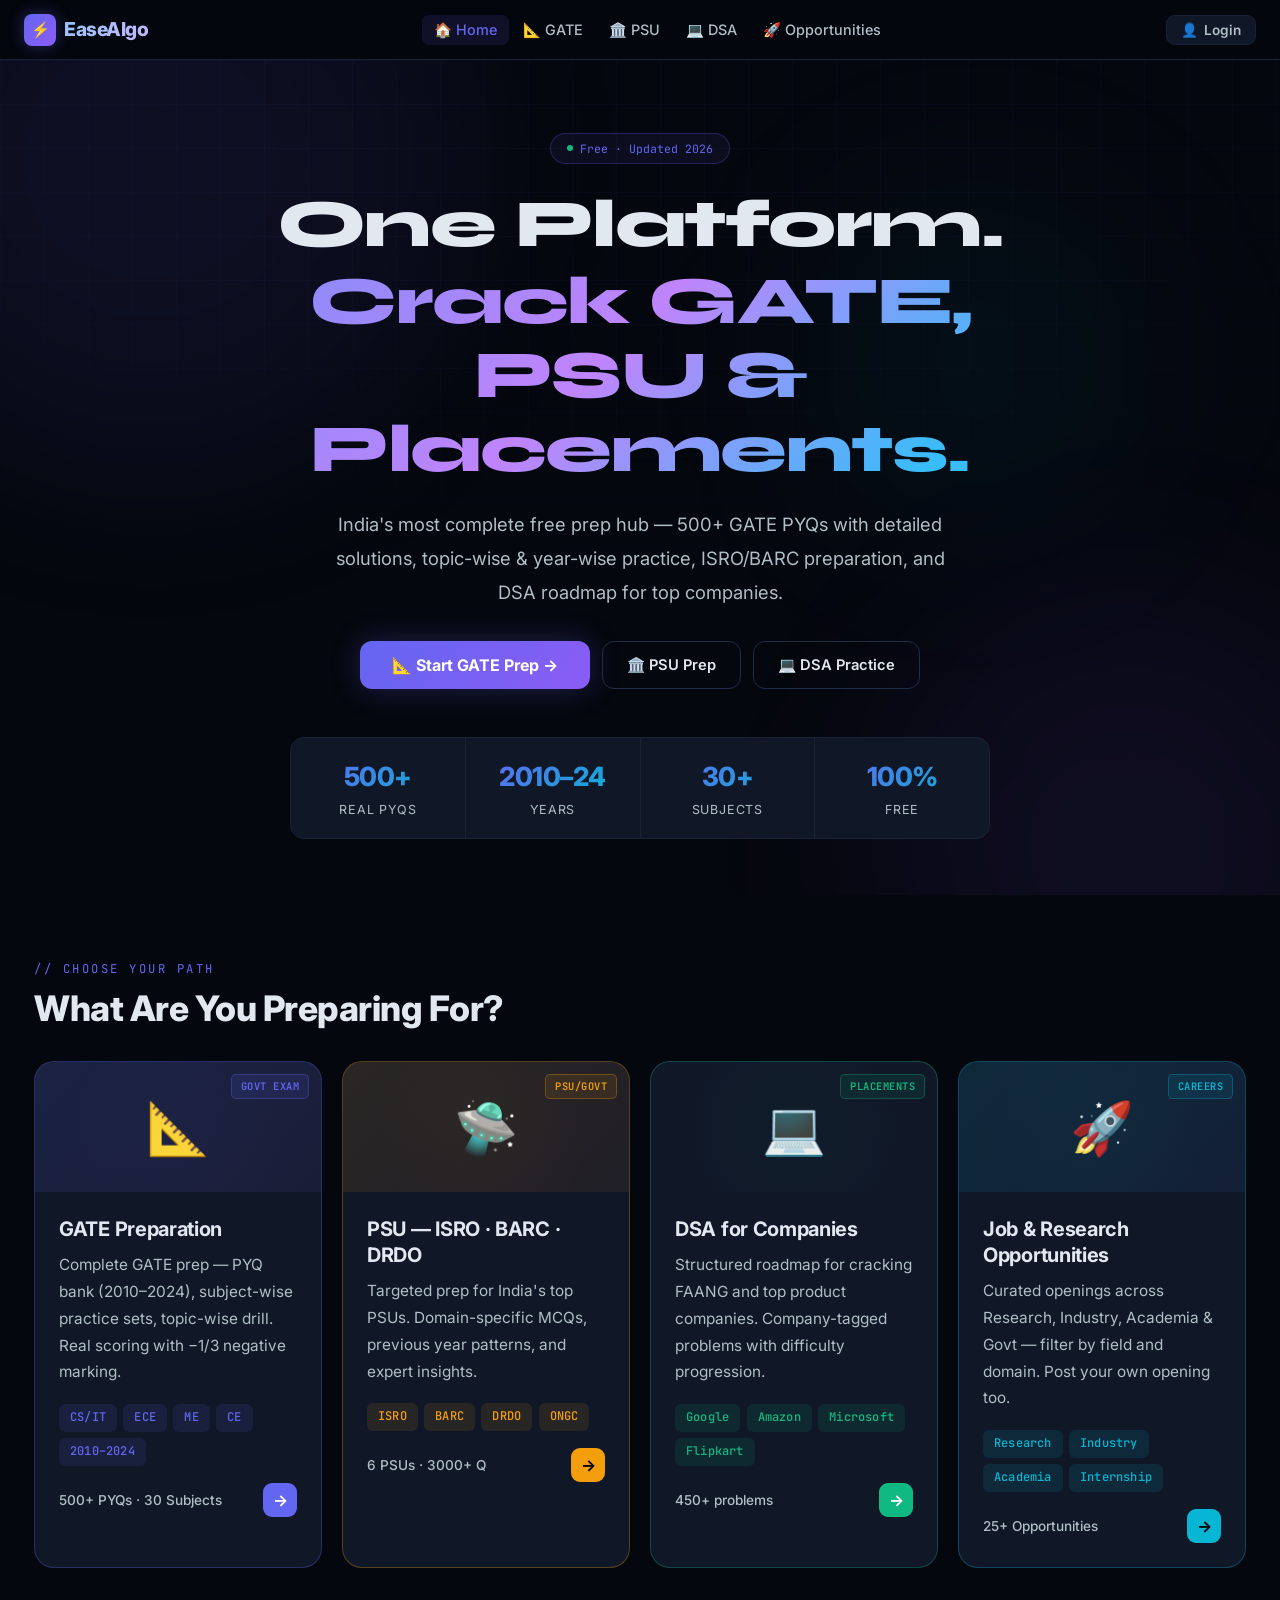
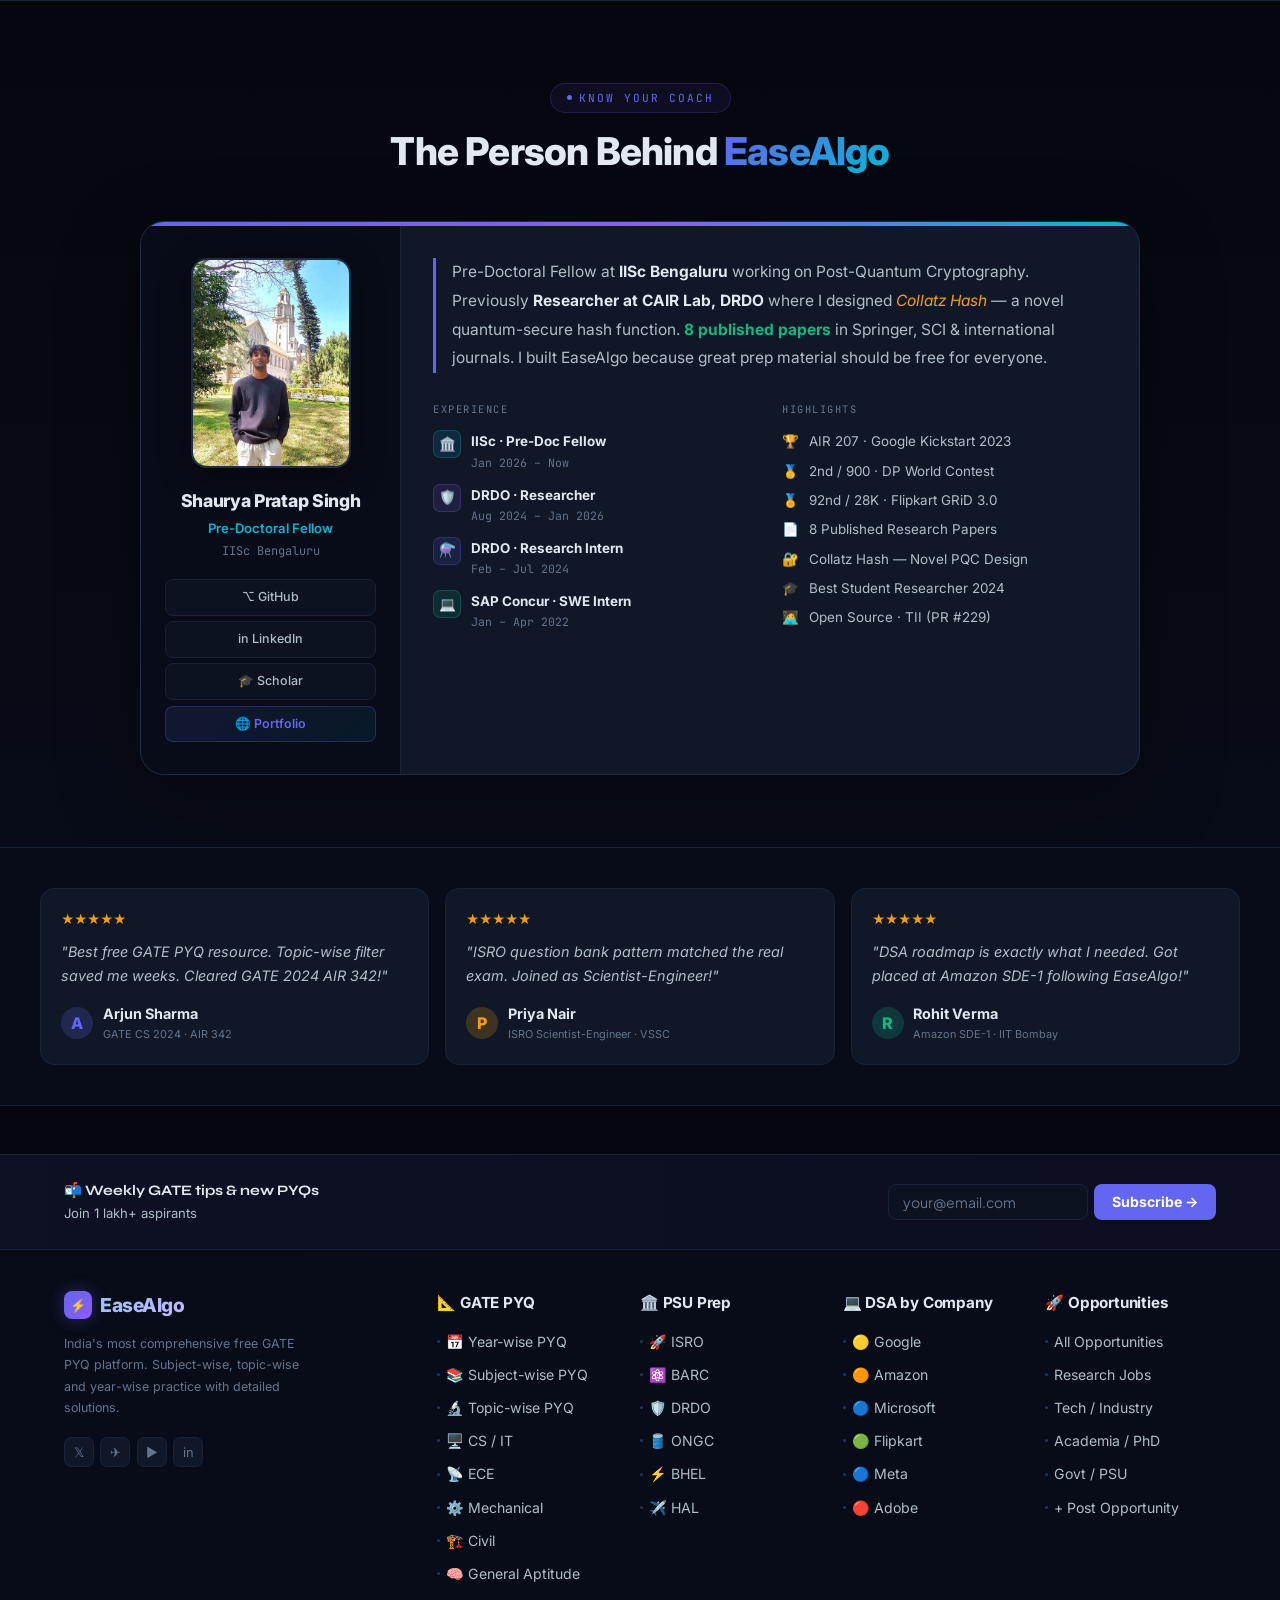
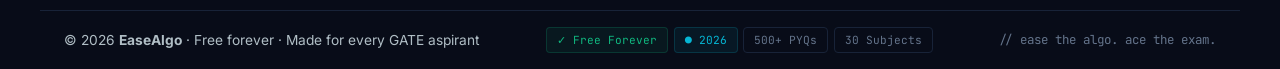
==== commit dc5615bb: "Update index.html" ====
--- a/index.html
+++ b/index.html
@@ -24,15 +24,163 @@
     <button class="navl" id="nl-gate" onclick="goto('gate')">📐 GATE</button>
     <button class="navl" id="nl-psu"  onclick="goto('psu')">🏛️ PSU</button>
     <button class="navl" id="nl-dsa"  onclick="goto('dsa')">💻 DSA</button>
-    <button class="navl" id="nl-jobs" onclick="goto('jobs')">🚀 Opportunities</button>
+    <button class="navl" id="nl-jobs" onclick="requireLogin(()=>goto('jobs'),'Browse &amp; apply for opportunities')">🚀 Opportunities</button>
   </div>
   <div class="nav-r">
-    <button class="btn-cta" onclick="goto('gate')">Start Preparing →</button>
+    <!-- Auth button — shows Login or user avatar -->
+    <button id="auth-nav-btn" onclick="openAuthModal()"
+      style="display:flex;align-items:center;gap:6px;background:var(--card);border:1.5px solid var(--border);
+        color:var(--text2);padding:6px 14px;border-radius:9px;cursor:pointer;font-size:0.85rem;
+        font-weight:600;font-family:'Inter',sans-serif;transition:all 0.15s;"
+      onmouseover="this.style.borderColor='var(--indigo)';this.style.color='var(--indigo)'"
+      onmouseout="this.style.borderColor='var(--border)';this.style.color='var(--text2)'">
+      <span id="auth-nav-icon">👤</span>
+      <span id="auth-nav-label">Login</span>
+    </button>
     <div class="ham" id="ham" onclick="toggleMob()">
       <span></span><span></span><span></span>
     </div>
   </div>
 </nav>
+
+<!-- ════ AUTH MODAL ════ -->
+<div id="auth-modal" style="display:none;position:fixed;inset:0;z-index:9999;background:rgba(5,7,14,0.92);
+  backdrop-filter:blur(16px);align-items:center;justify-content:center;padding:1rem;">
+  <div style="background:var(--card);border:1.5px solid var(--border2);border-radius:22px;
+    padding:0;max-width:420px;width:100%;overflow:hidden;box-shadow:0 32px 80px rgba(0,0,0,0.5);">
+
+    <!-- Top gradient bar -->
+    <div style="height:4px;background:linear-gradient(90deg,var(--indigo),var(--purple),var(--cyan));"></div>
+
+    <div style="padding:2rem;">
+      <!-- Tabs -->
+      <div style="display:flex;gap:0;background:var(--bg2);border-radius:10px;padding:3px;margin-bottom:1.75rem;">
+        <button id="auth-tab-login" onclick="switchAuthTab('login')"
+          style="flex:1;padding:8px;border-radius:8px;border:none;cursor:pointer;font-family:'Inter',sans-serif;
+            font-weight:700;font-size:0.88rem;background:var(--indigo);color:#fff;transition:all 0.15s;">
+          Sign In
+        </button>
+        <button id="auth-tab-register" onclick="switchAuthTab('register')"
+          style="flex:1;padding:8px;border-radius:8px;border:none;cursor:pointer;font-family:'Inter',sans-serif;
+            font-weight:600;font-size:0.88rem;background:transparent;color:var(--text2);transition:all 0.15s;">
+          Create Account
+        </button>
+      </div>
+
+      <!-- Login form -->
+      <div id="auth-form-login">
+        <div style="margin-bottom:2rem;text-align:center;">
+          <div style="font-size:2rem;margin-bottom:0.5rem;">👋</div>
+          <div style="font-family:'Inter',sans-serif;font-weight:800;font-size:1.2rem;letter-spacing:-0.3px;margin-bottom:0.3rem;">Welcome back</div>
+          <div style="font-size:0.84rem;color:var(--text3);">Sign in to track your progress</div>
+        </div>
+        <div style="display:flex;flex-direction:column;gap:0.85rem;">
+          <div>
+            <label style="font-size:0.82rem;color:var(--text2);font-family:'Inter',sans-serif;font-weight:500;display:block;margin-bottom:5px;">Email</label>
+            <input id="login-email" type="email" placeholder="you@example.com"
+              style="width:100%;background:var(--bg2);border:1.5px solid var(--border);color:var(--text);
+                padding:10px 14px;border-radius:10px;font-family:'Inter',sans-serif;font-size:0.92rem;outline:none;box-sizing:border-box;"
+              onfocus="this.style.borderColor='var(--indigo)'" onblur="this.style.borderColor='var(--border)'">
+          </div>
+          <div>
+            <label style="font-size:0.82rem;color:var(--text2);font-family:'Inter',sans-serif;font-weight:500;display:block;margin-bottom:5px;">Password</label>
+            <input id="login-password" type="password" placeholder="••••••••"
+              style="width:100%;background:var(--bg2);border:1.5px solid var(--border);color:var(--text);
+                padding:10px 14px;border-radius:10px;font-family:'Inter',sans-serif;font-size:0.92rem;outline:none;box-sizing:border-box;"
+              onfocus="this.style.borderColor='var(--indigo)'" onblur="this.style.borderColor='var(--border)'"
+              onkeydown="if(event.key==='Enter')doLogin()">
+          </div>
+          <div id="login-error" style="font-size:0.82rem;color:var(--red);display:none;padding:6px 10px;background:rgba(239,68,68,0.08);border-radius:7px;"></div>
+          <button onclick="doLogin()"
+            style="background:linear-gradient(135deg,var(--indigo),var(--purple));color:#fff;border:none;
+              cursor:pointer;padding:12px;border-radius:11px;font-family:'Inter',sans-serif;font-weight:700;
+              font-size:0.95rem;margin-top:0.25rem;transition:all 0.2s;"
+            onmouseover="this.style.opacity='0.9'" onmouseout="this.style.opacity='1'">
+            Sign In →
+          </button>
+        </div>
+      </div>
+
+      <!-- Register form -->
+      <div id="auth-form-register" style="display:none;">
+        <div style="margin-bottom:2rem;text-align:center;">
+          <div style="font-size:2rem;margin-bottom:0.5rem;">🚀</div>
+          <div style="font-family:'Inter',sans-serif;font-weight:800;font-size:1.2rem;letter-spacing:-0.3px;margin-bottom:0.3rem;">Create your account</div>
+          <div style="font-size:0.84rem;color:var(--text3);">Free forever — track progress, bookmarks &amp; scores</div>
+        </div>
+        <div style="display:flex;flex-direction:column;gap:0.85rem;">
+          <div>
+            <label style="font-size:0.82rem;color:var(--text2);font-family:'Inter',sans-serif;font-weight:500;display:block;margin-bottom:5px;">Full Name</label>
+            <input id="reg-name" type="text" placeholder="Shaurya Pratap Singh"
+              style="width:100%;background:var(--bg2);border:1.5px solid var(--border);color:var(--text);
+                padding:10px 14px;border-radius:10px;font-family:'Inter',sans-serif;font-size:0.92rem;outline:none;box-sizing:border-box;"
+              onfocus="this.style.borderColor='var(--indigo)'" onblur="this.style.borderColor='var(--border)'">
+          </div>
+          <div>
+            <label style="font-size:0.82rem;color:var(--text2);font-family:'Inter',sans-serif;font-weight:500;display:block;margin-bottom:5px;">Email</label>
+            <input id="reg-email" type="email" placeholder="you@example.com"
+              style="width:100%;background:var(--bg2);border:1.5px solid var(--border);color:var(--text);
+                padding:10px 14px;border-radius:10px;font-family:'Inter',sans-serif;font-size:0.92rem;outline:none;box-sizing:border-box;"
+              onfocus="this.style.borderColor='var(--indigo)'" onblur="this.style.borderColor='var(--border)'">
+          </div>
+          <div>
+            <label style="font-size:0.82rem;color:var(--text2);font-family:'Inter',sans-serif;font-weight:500;display:block;margin-bottom:5px;">Password</label>
+            <input id="reg-password" type="password" placeholder="At least 6 characters"
+              style="width:100%;background:var(--bg2);border:1.5px solid var(--border);color:var(--text);
+                padding:10px 14px;border-radius:10px;font-family:'Inter',sans-serif;font-size:0.92rem;outline:none;box-sizing:border-box;"
+              onfocus="this.style.borderColor='var(--indigo)'" onblur="this.style.borderColor='var(--border)'"
+              onkeydown="if(event.key==='Enter')doRegister()">
+          </div>
+          <div>
+            <label style="font-size:0.82rem;color:var(--text2);font-family:'Inter',sans-serif;font-weight:500;display:block;margin-bottom:5px;">Preparing for</label>
+            <select id="reg-stream" style="width:100%;background:var(--bg2);border:1.5px solid var(--border);
+              color:var(--text);padding:10px 14px;border-radius:10px;font-family:'Inter',sans-serif;font-size:0.9rem;outline:none;">
+              <option value="cs">GATE CS/IT</option>
+              <option value="ece">GATE ECE</option>
+              <option value="me">GATE ME</option>
+              <option value="ce">GATE CE</option>
+              <option value="ga">General Aptitude</option>
+            </select>
+          </div>
+          <div id="reg-error" style="font-size:0.82rem;color:var(--red);display:none;padding:6px 10px;background:rgba(239,68,68,0.08);border-radius:7px;"></div>
+          <button onclick="doRegister()"
+            style="background:linear-gradient(135deg,var(--indigo),var(--purple));color:#fff;border:none;
+              cursor:pointer;padding:12px;border-radius:11px;font-family:'Inter',sans-serif;font-weight:700;
+              font-size:0.95rem;margin-top:0.25rem;transition:all 0.2s;"
+            onmouseover="this.style.opacity='0.9'" onmouseout="this.style.opacity='1'">
+            Create Account 🚀
+          </button>
+        </div>
+      </div>
+
+      <!-- Close button -->
+      <button onclick="closeAuthModal()"
+        style="position:absolute;top:1rem;right:1rem;background:var(--bg3);border:1px solid var(--border);
+          color:var(--text2);width:30px;height:30px;border-radius:8px;cursor:pointer;font-size:1rem;">✕</button>
+
+    </div>
+  </div>
+</div>
+
+<!-- User profile dropdown -->
+<div id="user-dropdown" style="display:none;position:fixed;top:62px;right:1rem;z-index:999;
+  background:var(--card);border:1.5px solid var(--border2);border-radius:14px;
+  padding:1rem;min-width:220px;box-shadow:0 12px 40px rgba(0,0,0,0.4);">
+  <div style="display:flex;align-items:center;gap:0.75rem;margin-bottom:0.85rem;padding-bottom:0.85rem;border-bottom:1px solid var(--border);">
+    <div id="ud-avatar" style="width:38px;height:38px;border-radius:50%;background:linear-gradient(135deg,var(--indigo),var(--purple));display:flex;align-items:center;justify-content:center;font-family:'Inter',sans-serif;font-weight:800;color:#fff;font-size:1rem;"></div>
+    <div>
+      <div id="ud-name" style="font-family:'Inter',sans-serif;font-weight:700;font-size:0.92rem;"></div>
+      <div id="ud-email" style="font-size:0.75rem;color:var(--text3);font-family:'JetBrains Mono',monospace;"></div>
+    </div>
+  </div>
+  <div style="display:flex;flex-direction:column;gap:0.3rem;">
+    <div id="ud-stats" style="font-size:0.82rem;color:var(--text2);padding:6px 8px;background:var(--bg2);border-radius:8px;font-family:'Inter',sans-serif;margin-bottom:0.25rem;"></div>
+    <button onclick="goto('gate');closeUserDropdown()" style="display:flex;align-items:center;gap:7px;padding:7px 10px;border-radius:8px;border:none;background:none;color:var(--text2);cursor:pointer;font-family:'Inter',sans-serif;font-size:0.85rem;text-align:left;transition:background 0.15s;" onmouseover="this.style.background='var(--bg2)'" onmouseout="this.style.background='none'">📐 GATE Practice</button>
+    <button onclick="goto('dsa');closeUserDropdown()" style="display:flex;align-items:center;gap:7px;padding:7px 10px;border-radius:8px;border:none;background:none;color:var(--text2);cursor:pointer;font-family:'Inter',sans-serif;font-size:0.85rem;text-align:left;transition:background 0.15s;" onmouseover="this.style.background='var(--bg2)'" onmouseout="this.style.background='none'">💻 DSA Problems</button>
+    <div style="border-top:1px solid var(--border);margin:0.25rem 0;"></div>
+    <button onclick="doLogout()" style="display:flex;align-items:center;gap:7px;padding:7px 10px;border-radius:8px;border:none;background:none;color:var(--red);cursor:pointer;font-family:'Inter',sans-serif;font-size:0.85rem;text-align:left;transition:background 0.15s;" onmouseover="this.style.background='rgba(239,68,68,0.06)'" onmouseout="this.style.background='none'">🚪 Sign Out</button>
+  </div>
+</div>
 
 <!-- Mobile nav -->
 <div class="mobnav" id="mobnav">
@@ -40,7 +188,7 @@
   <button class="mnl" onclick="goto('gate');toggleMob()">📐 GATE Preparation</button>
   <button class="mnl" onclick="goto('psu');toggleMob()">🏛️ PSU — ISRO · BARC · DRDO</button>
   <button class="mnl" onclick="goto('dsa');toggleMob()">💻 DSA for Placements</button>
-  <button class="mnl" onclick="goto('jobs');toggleMob()">🚀 Job &amp; Research Opportunities</button>
+  <button class="mnl" onclick="requireLogin(()=>{goto('jobs');toggleMob();},'Browse &amp; apply for opportunities')">🚀 Job &amp; Research Opportunities</button>
 </div>
 
 <!-- ════════════════════════════════════════
@@ -88,7 +236,7 @@
     <div class="h-grid"></div>
     <div class="orb o1"></div><div class="orb o2"></div><div class="orb o3"></div>
     <div class="hero-content">
-      <div class="eyebrow"><span class="dot"></span>Free · No Login · Updated 2026</div>
+      <div class="eyebrow"><span class="dot"></span>Free · Updated 2026</div>
       <h1>
         <span class="h1a">One Platform.</span>
         <span class="h1b">Crack GATE, PSU &amp; Placements.</span>
@@ -140,7 +288,7 @@
           <div class="tc-foot"><div class="tc-cnt">450+ problems</div><div class="tc-arr">→</div></div>
         </div>
       </div>
-      <div class="tc tc-jobs" onclick="goto('jobs')">
+      <div class="tc tc-jobs" onclick="requireLogin(()=>goto('jobs'),'Browse &amp; apply for opportunities')">
         <div class="tc-top"><div class="tc-top-bg"></div>🚀<div class="tc-badge">Careers</div></div>
         <div class="tc-body">
           <div class="tc-title">Job &amp; Research Opportunities</div>
@@ -323,143 +471,174 @@
 <div id="page-gate" class="page">
 
   <!-- Hero — always visible -->
-  <div class="inner-hero" style="background:linear-gradient(135deg,rgba(99,102,241,0.07),rgba(139,92,246,0.04));">
-    <div class="ih-inner">
-      <div class="breadcrumb">
-        <span onclick="goto('home')" style="cursor:pointer">EaseAlgo</span>
-        <span class="bc-sep">/</span>
-        <span onclick="showGateHome()" style="cursor:pointer;color:var(--text2)" id="gate-breadcrumb-parent">GATE Preparation</span>
-        <span class="bc-sep" id="gate-breadcrumb-sep" style="display:none;">/</span>
-        <span style="color:var(--indigo)" id="gate-breadcrumb-label" style="display:none;"></span>
-      </div>
-      <div class="ih-h" id="gate-hero-title">📐 GATE Preparation Hub</div>
-      <div class="ih-sub" id="gate-hero-sub">Your complete GATE 2026 companion — real PYQs with solutions, subject-wise practice sets, topic drills, and mock tests with official scoring.</div>
-    </div>
-  </div>
-
-  <!-- ════ GATE HOME — only 2 cards, shown by default ════ -->
-  <div id="gate-home" style="background:linear-gradient(180deg,rgba(99,102,241,0.06) 0%,var(--bg) 100%);padding:2.5rem 1.5rem 3rem;">
-    <div style="max-width:1200px;margin:0 auto;">
-
-      <div style="text-align:center;margin-bottom:2rem;">
-        <div style="font-family:'JetBrains Mono',monospace;font-size:0.68rem;color:var(--indigo);letter-spacing:3px;text-transform:uppercase;margin-bottom:0.5rem;">Choose Your Mode</div>
-        <div style="font-family:'Inter',sans-serif;font-size:1.5rem;font-weight:800;letter-spacing:-0.5px;color:var(--text);">Where do you want to start?</div>
-      </div>
-
-      <div style="display:grid;grid-template-columns:1fr 1fr;gap:1.25rem;">
-
-        <!-- GATE PYQ Card -->
-        <button onclick="showGateSection('pyq')"
-          style="background:linear-gradient(135deg,rgba(99,102,241,0.15),rgba(139,92,246,0.08));
-            border:2px solid var(--indigo);border-radius:20px;padding:0;cursor:pointer;
-            text-align:left;transition:all 0.25s;overflow:hidden;
-            box-shadow:0 4px 30px rgba(99,102,241,0.2);"
-          onmouseover="this.style.transform='translateY(-4px)';this.style.boxShadow='0 12px 40px rgba(99,102,241,0.32)'"
-          onmouseout="this.style.transform='none';this.style.boxShadow='0 4px 30px rgba(99,102,241,0.2)'">
-          <div style="padding:1.75rem 2rem;">
-            <div style="display:flex;align-items:center;justify-content:space-between;margin-bottom:1.1rem;">
-              <div style="width:52px;height:52px;border-radius:14px;background:linear-gradient(135deg,var(--indigo),var(--purple));display:flex;align-items:center;justify-content:center;box-shadow:0 4px 16px rgba(99,102,241,0.4);">
-                <svg width="26" height="26" viewBox="0 0 24 24" fill="none" stroke="white" stroke-width="2" stroke-linecap="round" stroke-linejoin="round"><rect x="3" y="4" width="18" height="18" rx="2"/><line x1="16" y1="2" x2="16" y2="6"/><line x1="8" y1="2" x2="8" y2="6"/><line x1="3" y1="10" x2="21" y2="10"/></svg>
+  <!-- Hero + 2 cards — text at top, cards centered in viewport -->
+  <div id="gate-hero-section" style="background:linear-gradient(180deg,rgba(99,102,241,0.07) 0%,rgba(99,102,241,0.03) 60%,var(--bg) 100%);min-height:calc(100vh - var(--nav-h));display:flex;flex-direction:column;">
+
+    <!-- Top: breadcrumb + title + subtitle -->
+    <div style="max-width:1200px;margin:0 auto;padding:2.5rem 1.5rem 0;width:100%;box-sizing:border-box;">
+      <div id="gate-hero-wrap">
+        <div class="breadcrumb" style="margin-bottom:0.6rem;">
+          <span onclick="goto('home')" style="cursor:pointer">EaseAlgo</span>
+          <span class="bc-sep">/</span>
+          <span onclick="gotoGateHome()" style="cursor:pointer;color:var(--text2)" id="gate-breadcrumb-parent">GATE Preparation</span>
+          <span class="bc-sep" id="gate-breadcrumb-sep" style="display:none;">/</span>
+          <span style="color:var(--indigo)" id="gate-breadcrumb-label" style="display:none;"></span>
+        </div>
+        <div id="gate-hero-title" style="font-family:'Inter',sans-serif;font-size:clamp(1.6rem,3vw,2.2rem);font-weight:800;letter-spacing:-0.5px;line-height:1.2;margin-bottom:0.5rem;">📐 GATE Preparation Hub</div>
+        <div id="gate-hero-sub" style="font-size:0.97rem;color:var(--text2);line-height:1.7;max-width:620px;font-family:'Inter',sans-serif;">Your complete GATE 2026 companion — real PYQs with solutions, subject-wise practice sets, topic drills, and mock tests with official scoring.</div>
+
+        <!-- Stats strip — only shown on home -->
+        <div id="gate-stats-strip" style="display:flex;gap:2rem;margin-top:1.5rem;flex-wrap:wrap;">
+          <div style="display:flex;align-items:center;gap:0.6rem;">
+            <div style="width:36px;height:36px;border-radius:10px;background:rgba(99,102,241,0.12);border:1px solid rgba(99,102,241,0.25);display:flex;align-items:center;justify-content:center;font-size:1rem;">📅</div>
+            <div><div style="font-family:'Inter',sans-serif;font-weight:800;font-size:1.1rem;color:var(--indigo);">313+</div><div style="font-size:0.72rem;color:var(--text3);font-family:'JetBrains Mono',monospace;">Real PYQs</div></div>
+          </div>
+          <div style="display:flex;align-items:center;gap:0.6rem;">
+            <div style="width:36px;height:36px;border-radius:10px;background:rgba(16,185,129,0.12);border:1px solid rgba(16,185,129,0.25);display:flex;align-items:center;justify-content:center;font-size:1rem;">📚</div>
+            <div><div style="font-family:'Inter',sans-serif;font-weight:800;font-size:1.1rem;color:var(--green);">30</div><div style="font-size:0.72rem;color:var(--text3);font-family:'JetBrains Mono',monospace;">Subjects</div></div>
+          </div>
+          <div style="display:flex;align-items:center;gap:0.6rem;">
+            <div style="width:36px;height:36px;border-radius:10px;background:rgba(245,158,11,0.12);border:1px solid rgba(245,158,11,0.25);display:flex;align-items:center;justify-content:center;font-size:1rem;">🎯</div>
+            <div><div style="font-family:'Inter',sans-serif;font-weight:800;font-size:1.1rem;color:var(--amber);">16</div><div style="font-size:0.72rem;color:var(--text3);font-family:'JetBrains Mono',monospace;">Mock Tests</div></div>
+          </div>
+          <div style="display:flex;align-items:center;gap:0.6rem;">
+            <div style="width:36px;height:36px;border-radius:10px;background:rgba(236,72,153,0.12);border:1px solid rgba(236,72,153,0.25);display:flex;align-items:center;justify-content:center;font-size:1rem;">⚡</div>
+            <div><div style="font-family:'Inter',sans-serif;font-weight:800;font-size:1.1rem;color:var(--pink);">−⅓</div><div style="font-size:0.72rem;color:var(--text3);font-family:'JetBrains Mono',monospace;">Official Scoring</div></div>
+          </div>
+          <div style="display:flex;align-items:center;gap:0.6rem;">
+            <div style="width:36px;height:36px;border-radius:10px;background:rgba(6,182,212,0.12);border:1px solid rgba(6,182,212,0.25);display:flex;align-items:center;justify-content:center;font-size:1rem;">🖥️</div>
+            <div><div style="font-family:'Inter',sans-serif;font-weight:800;font-size:1.1rem;color:var(--cyan);">CS · ECE · ME · CE</div><div style="font-size:0.72rem;color:var(--text3);font-family:'JetBrains Mono',monospace;">All Streams</div></div>
+          </div>
+        </div>
+
+      </div>
+    </div>
+
+    <!-- Center: 2 cards fill remaining space -->
+    <div id="gate-home" style="flex:1;display:flex;align-items:center;">
+      <div style="max-width:1200px;margin:0 auto;padding:0 1.5rem 3rem;width:100%;box-sizing:border-box;">
+
+        <!-- Feature tags row -->
+        <div style="display:flex;gap:0.6rem;margin-bottom:1.5rem;flex-wrap:wrap;">
+          <span style="font-family:'JetBrains Mono',monospace;font-size:0.7rem;background:rgba(99,102,241,0.08);color:var(--text3);border:1px solid var(--border);padding:4px 12px;border-radius:20px;">✓ Year-wise PYQs</span>
+          <span style="font-family:'JetBrains Mono',monospace;font-size:0.7rem;background:rgba(99,102,241,0.08);color:var(--text3);border:1px solid var(--border);padding:4px 12px;border-radius:20px;">✓ Topic drill</span>
+          <span style="font-family:'JetBrains Mono',monospace;font-size:0.7rem;background:rgba(99,102,241,0.08);color:var(--text3);border:1px solid var(--border);padding:4px 12px;border-radius:20px;">✓ Domain-wise mocks</span>
+          <span style="font-family:'JetBrains Mono',monospace;font-size:0.7rem;background:rgba(99,102,241,0.08);color:var(--text3);border:1px solid var(--border);padding:4px 12px;border-radius:20px;">✓ Detailed solutions</span>
+          <span style="font-family:'JetBrains Mono',monospace;font-size:0.7rem;background:rgba(99,102,241,0.08);color:var(--text3);border:1px solid var(--border);padding:4px 12px;border-radius:20px;">✓ Progress tracking</span>
+          <span style="font-family:'JetBrains Mono',monospace;font-size:0.7rem;background:rgba(99,102,241,0.08);color:var(--text3);border:1px solid var(--border);padding:4px 12px;border-radius:20px;">✓ Free forever</span>
+        </div>
+
+        <div style="display:grid;grid-template-columns:1fr 1fr;gap:1.25rem;">
+
+          <!-- GATE PYQ Card -->
+          <button onclick="gotoGateSection('pyq')"
+            style="background:linear-gradient(135deg,rgba(99,102,241,0.15),rgba(139,92,246,0.08));
+              border:2px solid var(--indigo);border-radius:20px;padding:0;cursor:pointer;
+              text-align:left;transition:all 0.25s;overflow:hidden;
+              box-shadow:0 4px 30px rgba(99,102,241,0.2);"
+            onmouseover="this.style.transform='translateY(-4px)';this.style.boxShadow='0 12px 40px rgba(99,102,241,0.32)'"
+            onmouseout="this.style.transform='none';this.style.boxShadow='0 4px 30px rgba(99,102,241,0.2)'">
+            <div style="padding:1.75rem 2rem;">
+              <div style="display:flex;align-items:center;justify-content:space-between;margin-bottom:1.1rem;">
+                <div style="width:52px;height:52px;border-radius:14px;background:linear-gradient(135deg,var(--indigo),var(--purple));display:flex;align-items:center;justify-content:center;box-shadow:0 4px 16px rgba(99,102,241,0.4);">
+                  <svg width="26" height="26" viewBox="0 0 24 24" fill="none" stroke="white" stroke-width="2" stroke-linecap="round" stroke-linejoin="round"><rect x="3" y="4" width="18" height="18" rx="2"/><line x1="16" y1="2" x2="16" y2="6"/><line x1="8" y1="2" x2="8" y2="6"/><line x1="3" y1="10" x2="21" y2="10"/></svg>
+                </div>
+                <span style="font-family:'JetBrains Mono',monospace;font-size:0.65rem;background:rgba(99,102,241,0.15);color:var(--indigo);border:1px solid rgba(99,102,241,0.35);padding:3px 10px;border-radius:20px;">500+ PYQs</span>
               </div>
-              <span style="font-family:'JetBrains Mono',monospace;font-size:0.65rem;background:rgba(99,102,241,0.15);color:var(--indigo);border:1px solid rgba(99,102,241,0.35);padding:3px 10px;border-radius:20px;">500+ PYQs</span>
+              <div style="font-family:'Inter',sans-serif;font-weight:800;font-size:1.25rem;color:var(--text);letter-spacing:-0.3px;margin-bottom:0.5rem;">GATE PYQ</div>
+              <div style="font-size:0.88rem;color:var(--text2);line-height:1.7;font-family:'Inter',sans-serif;margin-bottom:1rem;">Solve real GATE questions filtered by year, subject or topic. Official −⅓ scoring included.</div>
+              <div style="display:flex;gap:0.4rem;flex-wrap:wrap;">
+                <span style="font-size:0.72rem;background:rgba(236,72,153,0.1);color:var(--pink);border:1px solid rgba(236,72,153,0.2);padding:3px 10px;border-radius:20px;font-family:'JetBrains Mono',monospace;">📅 Year-wise</span>
+                <span style="font-size:0.72rem;background:rgba(99,102,241,0.1);color:var(--indigo);border:1px solid rgba(99,102,241,0.2);padding:3px 10px;border-radius:20px;font-family:'JetBrains Mono',monospace;">📚 Subject-wise</span>
+                <span style="font-size:0.72rem;background:rgba(6,182,212,0.1);color:var(--cyan);border:1px solid rgba(6,182,212,0.2);padding:3px 10px;border-radius:20px;font-family:'JetBrains Mono',monospace;">🔬 Topic-wise</span>
+              </div>
             </div>
-            <div style="font-family:'Inter',sans-serif;font-weight:800;font-size:1.25rem;color:var(--text);letter-spacing:-0.3px;margin-bottom:0.5rem;">GATE PYQ</div>
-            <div style="font-size:0.88rem;color:var(--text2);line-height:1.7;font-family:'Inter',sans-serif;margin-bottom:1rem;">Solve real GATE questions filtered by year, subject or topic. Official −⅓ scoring included.</div>
-            <div style="display:flex;gap:0.4rem;flex-wrap:wrap;">
-              <span style="font-size:0.72rem;background:rgba(236,72,153,0.1);color:var(--pink);border:1px solid rgba(236,72,153,0.2);padding:3px 10px;border-radius:20px;font-family:'JetBrains Mono',monospace;">📅 Year-wise</span>
-              <span style="font-size:0.72rem;background:rgba(99,102,241,0.1);color:var(--indigo);border:1px solid rgba(99,102,241,0.2);padding:3px 10px;border-radius:20px;font-family:'JetBrains Mono',monospace;">📚 Subject-wise</span>
-              <span style="font-size:0.72rem;background:rgba(6,182,212,0.1);color:var(--cyan);border:1px solid rgba(6,182,212,0.2);padding:3px 10px;border-radius:20px;font-family:'JetBrains Mono',monospace;">🔬 Topic-wise</span>
+            <div style="background:rgba(99,102,241,0.12);border-top:1px solid rgba(99,102,241,0.2);padding:0.75rem 2rem;display:flex;align-items:center;justify-content:space-between;">
+              <span style="font-family:'Inter',sans-serif;font-size:0.85rem;color:var(--indigo);font-weight:700;">Start practicing →</span>
+              <svg width="16" height="16" viewBox="0 0 24 24" fill="none" stroke="currentColor" stroke-width="2.5" style="color:var(--indigo)"><path d="M5 12h14M12 5l7 7-7 7"/></svg>
             </div>
-          </div>
-          <div style="background:rgba(99,102,241,0.12);border-top:1px solid rgba(99,102,241,0.2);padding:0.75rem 2rem;display:flex;align-items:center;justify-content:space-between;">
-            <span style="font-family:'Inter',sans-serif;font-size:0.85rem;color:var(--indigo);font-weight:700;">Start practicing →</span>
-            <svg width="16" height="16" viewBox="0 0 24 24" fill="none" stroke="currentColor" stroke-width="2.5" style="color:var(--indigo)"><path d="M5 12h14M12 5l7 7-7 7"/></svg>
-          </div>
-        </button>
-
-        <!-- Practice Sets Card -->
-        <button onclick="showGateSection('practice')"
-          style="background:linear-gradient(135deg,rgba(16,185,129,0.08),rgba(6,182,212,0.05));
-            border:2px solid var(--border);border-radius:20px;padding:0;cursor:pointer;
-            text-align:left;transition:all 0.25s;overflow:hidden;"
-          onmouseover="this.style.transform='translateY(-4px)';this.style.borderColor='var(--green)';this.style.boxShadow='0 12px 40px rgba(16,185,129,0.22)'"
-          onmouseout="this.style.transform='none';this.style.borderColor='var(--border)';this.style.boxShadow='none'">
-          <div style="padding:1.75rem 2rem;">
-            <div style="display:flex;align-items:center;justify-content:space-between;margin-bottom:1.1rem;">
-              <div style="width:52px;height:52px;border-radius:14px;background:linear-gradient(135deg,var(--green),var(--cyan));display:flex;align-items:center;justify-content:center;box-shadow:0 4px 16px rgba(16,185,129,0.3);">
-                <svg width="26" height="26" viewBox="0 0 24 24" fill="none" stroke="white" stroke-width="2" stroke-linecap="round" stroke-linejoin="round"><path d="M4 19.5A2.5 2.5 0 016.5 17H20"/><path d="M6.5 2H20v20H6.5A2.5 2.5 0 014 19.5v-15A2.5 2.5 0 016.5 2z"/></svg>
+          </button>
+
+          <!-- Practice Sets Card -->
+          <button onclick="gotoGateSection('practice')"
+            style="background:linear-gradient(135deg,rgba(16,185,129,0.08),rgba(6,182,212,0.05));
+              border:2px solid var(--border);border-radius:20px;padding:0;cursor:pointer;
+              text-align:left;transition:all 0.25s;overflow:hidden;"
+            onmouseover="this.style.transform='translateY(-4px)';this.style.borderColor='var(--green)';this.style.boxShadow='0 12px 40px rgba(16,185,129,0.22)'"
+            onmouseout="this.style.transform='none';this.style.borderColor='var(--border)';this.style.boxShadow='none'">
+            <div style="padding:1.75rem 2rem;">
+              <div style="display:flex;align-items:center;justify-content:space-between;margin-bottom:1.1rem;">
+                <div style="width:52px;height:52px;border-radius:14px;background:linear-gradient(135deg,var(--green),var(--cyan));display:flex;align-items:center;justify-content:center;box-shadow:0 4px 16px rgba(16,185,129,0.3);">
+                  <svg width="26" height="26" viewBox="0 0 24 24" fill="none" stroke="white" stroke-width="2" stroke-linecap="round" stroke-linejoin="round"><path d="M4 19.5A2.5 2.5 0 016.5 17H20"/><path d="M6.5 2H20v20H6.5A2.5 2.5 0 014 19.5v-15A2.5 2.5 0 016.5 2z"/></svg>
+                </div>
+                <span style="font-family:'JetBrains Mono',monospace;font-size:0.65rem;background:rgba(16,185,129,0.1);color:var(--green);border:1px solid rgba(16,185,129,0.25);padding:3px 10px;border-radius:20px;">30 Subjects</span>
               </div>
-              <span style="font-family:'JetBrains Mono',monospace;font-size:0.65rem;background:rgba(16,185,129,0.1);color:var(--green);border:1px solid rgba(16,185,129,0.25);padding:3px 10px;border-radius:20px;">30 Subjects</span>
+              <div style="font-family:'Inter',sans-serif;font-weight:800;font-size:1.25rem;color:var(--text);letter-spacing:-0.3px;margin-bottom:0.5rem;">Practice Sets</div>
+              <div style="font-size:0.88rem;color:var(--text2);line-height:1.7;font-family:'Inter',sans-serif;margin-bottom:1rem;">Subject-wise curated questions — pick any topic and start drilling with instant feedback.</div>
+              <div style="display:flex;gap:0.4rem;flex-wrap:wrap;">
+                <span style="font-size:0.72rem;background:rgba(245,158,11,0.1);color:var(--amber);border:1px solid rgba(245,158,11,0.2);padding:3px 10px;border-radius:20px;font-family:'JetBrains Mono',monospace;">🖥️ CS/IT</span>
+                <span style="font-size:0.72rem;background:rgba(245,158,11,0.1);color:var(--amber);border:1px solid rgba(245,158,11,0.2);padding:3px 10px;border-radius:20px;font-family:'JetBrains Mono',monospace;">📡 ECE</span>
+                <span style="font-size:0.72rem;background:rgba(245,158,11,0.1);color:var(--amber);border:1px solid rgba(245,158,11,0.2);padding:3px 10px;border-radius:20px;font-family:'JetBrains Mono',monospace;">⚙️ ME · CE · GA</span>
+              </div>
             </div>
-            <div style="font-family:'Inter',sans-serif;font-weight:800;font-size:1.25rem;color:var(--text);letter-spacing:-0.3px;margin-bottom:0.5rem;">Practice Sets</div>
-            <div style="font-size:0.88rem;color:var(--text2);line-height:1.7;font-family:'Inter',sans-serif;margin-bottom:1rem;">Subject-wise curated questions — pick any topic and start drilling with instant feedback.</div>
-            <div style="display:flex;gap:0.4rem;flex-wrap:wrap;">
-              <span style="font-size:0.72rem;background:rgba(245,158,11,0.1);color:var(--amber);border:1px solid rgba(245,158,11,0.2);padding:3px 10px;border-radius:20px;font-family:'JetBrains Mono',monospace;">🖥️ CS/IT</span>
-              <span style="font-size:0.72rem;background:rgba(245,158,11,0.1);color:var(--amber);border:1px solid rgba(245,158,11,0.2);padding:3px 10px;border-radius:20px;font-family:'JetBrains Mono',monospace;">📡 ECE</span>
-              <span style="font-size:0.72rem;background:rgba(245,158,11,0.1);color:var(--amber);border:1px solid rgba(245,158,11,0.2);padding:3px 10px;border-radius:20px;font-family:'JetBrains Mono',monospace;">⚙️ ME · CE · GA</span>
+            <div style="background:rgba(16,185,129,0.07);border-top:1px solid rgba(16,185,129,0.15);padding:0.75rem 2rem;display:flex;align-items:center;justify-content:space-between;">
+              <span style="font-family:'Inter',sans-serif;font-size:0.85rem;color:var(--green);font-weight:700;">Browse subjects →</span>
+              <svg width="16" height="16" viewBox="0 0 24 24" fill="none" stroke="currentColor" stroke-width="2.5" style="color:var(--green)"><path d="M5 12h14M12 5l7 7-7 7"/></svg>
             </div>
-          </div>
-          <div style="background:rgba(16,185,129,0.07);border-top:1px solid rgba(16,185,129,0.15);padding:0.75rem 2rem;display:flex;align-items:center;justify-content:space-between;">
-            <span style="font-family:'Inter',sans-serif;font-size:0.85rem;color:var(--green);font-weight:700;">Browse subjects →</span>
-            <svg width="16" height="16" viewBox="0 0 24 24" fill="none" stroke="currentColor" stroke-width="2.5" style="color:var(--green)"><path d="M5 12h14M12 5l7 7-7 7"/></svg>
-          </div>
-        </button>
-
-      </div>
-    </div>
-  </div>
+          </button>
+
+        </div>
+      </div>
+    </div><!-- /gate-home -->
+
+  </div><!-- /gate-hero-section -->
 
   <!-- ── SECTION A: GATE PYQ ── hidden until clicked -->
   <div id="gate-sec-pyq" class="gate-section" style="display:none;">
 
-    <!-- Back + mode chooser bar -->
-    <div style="background:var(--bg2);border-bottom:1.5px solid var(--border);padding:1.25rem 1.5rem;">
+    <!-- Unified big control bar -->
+    <div style="background:var(--bg2);border-bottom:2px solid var(--border);padding:1.5rem;">
       <div style="max-width:1200px;margin:0 auto;">
-        <!-- Back button -->
-        <button onclick="showGateHome()" style="display:inline-flex;align-items:center;gap:6px;background:var(--card);border:1.5px solid var(--border);color:var(--text2);padding:6px 14px;border-radius:9px;cursor:pointer;font-size:0.85rem;font-weight:600;font-family:'Inter',sans-serif;margin-bottom:1.1rem;transition:all 0.15s;" onmouseover="this.style.borderColor='var(--indigo)';this.style.color='var(--indigo)'" onmouseout="this.style.borderColor='var(--border)';this.style.color='var(--text2)'">
-          <svg width="14" height="14" viewBox="0 0 24 24" fill="none" stroke="currentColor" stroke-width="2.5"><path d="M19 12H5M12 5l-7 7 7 7"/></svg>
-          Back to GATE Home
-        </button>
-        <!-- 3 mode cards inline -->
-        <div style="display:flex;align-items:center;gap:0.5rem;margin-bottom:0.25rem;">
-          <div style="font-size:0.75rem;color:var(--text3);font-family:'JetBrains Mono',monospace;margin-right:0.25rem;">MODE:</div>
-          <div style="display:flex;gap:0.5rem;flex-wrap:wrap;">
+
+        <!-- Row 1: Mode selector — big cards -->
+        <div style="display:flex;align-items:center;gap:0.6rem;margin-bottom:1.1rem;">
+          <span style="font-family:'JetBrains Mono',monospace;font-size:0.62rem;color:var(--text3);text-transform:uppercase;letter-spacing:2px;min-width:48px;">Mode</span>
+          <div style="display:flex;gap:0.6rem;flex:1;flex-wrap:wrap;">
             <button id="pst-year" onclick="showPYQTab('year')"
-              style="display:flex;align-items:center;gap:7px;padding:8px 16px;border-radius:10px;border:1.5px solid var(--pink);background:rgba(236,72,153,0.1);cursor:pointer;transition:all 0.18s;">
-              <svg width="14" height="14" viewBox="0 0 24 24" fill="none" stroke="currentColor" stroke-width="2" style="color:var(--pink)"><rect x="3" y="4" width="18" height="18" rx="2"/><line x1="16" y1="2" x2="16" y2="6"/><line x1="8" y1="2" x2="8" y2="6"/><line x1="3" y1="10" x2="21" y2="10"/></svg>
-              <span style="font-family:'Inter',sans-serif;font-size:0.85rem;font-weight:700;color:var(--pink);">Year-wise</span>
-              <span style="font-family:'JetBrains Mono',monospace;font-size:0.58rem;background:rgba(236,72,153,0.15);color:var(--pink);padding:1px 6px;border-radius:4px;">HOT</span>
+              style="display:flex;align-items:center;gap:9px;padding:11px 22px;border-radius:12px;border:2px solid var(--pink);background:rgba(236,72,153,0.12);cursor:pointer;transition:all 0.18s;flex:1;min-width:140px;justify-content:center;">
+              <svg width="16" height="16" viewBox="0 0 24 24" fill="none" stroke="currentColor" stroke-width="2" style="color:var(--pink)"><rect x="3" y="4" width="18" height="18" rx="2"/><line x1="16" y1="2" x2="16" y2="6"/><line x1="8" y1="2" x2="8" y2="6"/><line x1="3" y1="10" x2="21" y2="10"/></svg>
+              <span style="font-family:'Inter',sans-serif;font-size:0.95rem;font-weight:700;color:var(--pink);">Year-wise</span>
+              <span style="font-family:'JetBrains Mono',monospace;font-size:0.6rem;background:rgba(236,72,153,0.2);color:var(--pink);padding:2px 7px;border-radius:5px;">HOT</span>
             </button>
             <button id="pst-subject" onclick="showPYQTab('subject')"
-              style="display:flex;align-items:center;gap:7px;padding:8px 16px;border-radius:10px;border:1.5px solid var(--border);background:var(--card);cursor:pointer;transition:all 0.18s;">
-              <svg width="14" height="14" viewBox="0 0 24 24" fill="none" stroke="currentColor" stroke-width="2" style="color:var(--text2)"><path d="M4 19.5A2.5 2.5 0 016.5 17H20"/><path d="M6.5 2H20v20H6.5A2.5 2.5 0 014 19.5v-15A2.5 2.5 0 016.5 2z"/></svg>
-              <span style="font-family:'Inter',sans-serif;font-size:0.85rem;font-weight:600;color:var(--text2);">Subject-wise</span>
+              style="display:flex;align-items:center;gap:9px;padding:11px 22px;border-radius:12px;border:2px solid var(--border);background:var(--card);cursor:pointer;transition:all 0.18s;flex:1;min-width:140px;justify-content:center;">
+              <svg width="16" height="16" viewBox="0 0 24 24" fill="none" stroke="currentColor" stroke-width="2" style="color:var(--text2)"><path d="M4 19.5A2.5 2.5 0 016.5 17H20"/><path d="M6.5 2H20v20H6.5A2.5 2.5 0 014 19.5v-15A2.5 2.5 0 016.5 2z"/></svg>
+              <span style="font-family:'Inter',sans-serif;font-size:0.95rem;font-weight:600;color:var(--text2);">Subject-wise</span>
             </button>
             <button id="pst-topic" onclick="showPYQTab('topic')"
-              style="display:flex;align-items:center;gap:7px;padding:8px 16px;border-radius:10px;border:1.5px solid var(--border);background:var(--card);cursor:pointer;transition:all 0.18s;">
-              <svg width="14" height="14" viewBox="0 0 24 24" fill="none" stroke="currentColor" stroke-width="2" style="color:var(--text2)"><circle cx="11" cy="11" r="8"/><line x1="21" y1="21" x2="16.65" y2="16.65"/></svg>
-              <span style="font-family:'Inter',sans-serif;font-size:0.85rem;font-weight:600;color:var(--text2);">Topic-wise</span>
+              style="display:flex;align-items:center;gap:9px;padding:11px 22px;border-radius:12px;border:2px solid var(--border);background:var(--card);cursor:pointer;transition:all 0.18s;flex:1;min-width:140px;justify-content:center;">
+              <svg width="16" height="16" viewBox="0 0 24 24" fill="none" stroke="currentColor" stroke-width="2" style="color:var(--text2)"><circle cx="11" cy="11" r="8"/><line x1="21" y1="21" x2="16.65" y2="16.65"/></svg>
+              <span style="font-family:'Inter',sans-serif;font-size:0.95rem;font-weight:600;color:var(--text2);">Topic-wise</span>
             </button>
           </div>
         </div>
-      </div>
-    </div>
-
-    <!-- Stream + start bar -->
-    <div style="background:var(--bg2);border-bottom:1px solid var(--border);padding:0.65rem 1.5rem;">
-      <div style="max-width:1200px;margin:0 auto;display:flex;align-items:center;gap:0.75rem;flex-wrap:wrap;">
-        <span style="font-family:'JetBrains Mono',monospace;font-size:0.6rem;color:var(--text3);text-transform:uppercase;letter-spacing:1.5px;">Stream:</span>
-        <div id="gate-stream-pills" style="display:flex;gap:0.35rem;flex-wrap:wrap;">
-          <button class="gpill on" onclick="setGateStream('cs',this)">CS/IT</button>
-          <button class="gpill"    onclick="setGateStream('ece',this)">ECE</button>
-          <button class="gpill"    onclick="setGateStream('me',this)">ME</button>
-          <button class="gpill"    onclick="setGateStream('ce',this)">CE</button>
-          <button class="gpill"    onclick="setGateStream('ga',this)">GA</button>
-        </div>
-        <div style="margin-left:auto;display:flex;align-items:center;gap:0.5rem;">
-          <span id="gate-pyq-count" style="font-family:'JetBrains Mono',monospace;font-size:0.7rem;background:rgba(236,72,153,0.08);border:1px solid rgba(236,72,153,0.2);color:var(--pink);padding:4px 10px;border-radius:6px;">0 Q</span>
-          <button id="gate-start-btn" onclick="startGatePYQQuiz()" disabled style="background:linear-gradient(135deg,var(--pink),var(--rose));color:#fff;border:none;cursor:pointer;padding:7px 18px;border-radius:8px;font-weight:700;font-size:0.78rem;opacity:0.5;transition:all 0.2s;">▶ Start Quiz</button>
-        </div>
+
+        <!-- Row 2: Stream + count + start -->
+        <div style="display:flex;align-items:center;gap:0.6rem;flex-wrap:wrap;">
+          <span style="font-family:'JetBrains Mono',monospace;font-size:0.62rem;color:var(--text3);text-transform:uppercase;letter-spacing:2px;min-width:48px;">Stream</span>
+          <div id="gate-stream-pills" style="display:flex;gap:0.4rem;flex-wrap:wrap;">
+            <button class="gpill on" onclick="setGateStream('cs',this)">CS/IT</button>
+            <button class="gpill"    onclick="setGateStream('ece',this)">ECE</button>
+            <button class="gpill"    onclick="setGateStream('me',this)">ME</button>
+            <button class="gpill"    onclick="setGateStream('ce',this)">CE</button>
+            <button class="gpill"    onclick="setGateStream('ga',this)">GA</button>
+          </div>
+          <div style="margin-left:auto;display:flex;align-items:center;gap:0.6rem;">
+            <span id="gate-pyq-count" style="font-family:'JetBrains Mono',monospace;font-size:0.78rem;background:rgba(236,72,153,0.08);border:1.5px solid rgba(236,72,153,0.25);color:var(--pink);padding:6px 14px;border-radius:8px;">0 Q</span>
+            <button id="gate-start-btn" onclick="startGatePYQQuiz()" disabled style="background:linear-gradient(135deg,var(--pink),var(--rose));color:#fff;border:none;cursor:pointer;padding:9px 22px;border-radius:10px;font-weight:700;font-size:0.88rem;opacity:0.5;transition:all 0.2s;font-family:'Inter',sans-serif;">▶ Start Quiz</button>
+          </div>
+        </div>
+
       </div>
     </div>
 
@@ -469,15 +648,6 @@
 
   <!-- ── SECTION B: PRACTICE SETS ── hidden until clicked -->
   <div id="gate-sec-practice" class="gate-section" style="display:none;">
-    <!-- Back button -->
-    <div style="background:var(--bg2);border-bottom:1.5px solid var(--border);padding:1rem 1.5rem;">
-      <div style="max-width:1200px;margin:0 auto;">
-        <button onclick="showGateHome()" style="display:inline-flex;align-items:center;gap:6px;background:var(--card);border:1.5px solid var(--border);color:var(--text2);padding:6px 14px;border-radius:9px;cursor:pointer;font-size:0.85rem;font-weight:600;font-family:'Inter',sans-serif;transition:all 0.15s;" onmouseover="this.style.borderColor='var(--green)';this.style.color='var(--green)'" onmouseout="this.style.borderColor='var(--border)';this.style.color='var(--text2)'">
-          <svg width="14" height="14" viewBox="0 0 24 24" fill="none" stroke="currentColor" stroke-width="2.5"><path d="M19 12H5M12 5l-7 7 7 7"/></svg>
-          Back to GATE Home
-        </button>
-      </div>
-    </div>
     <div style="max-width:1200px;margin:0 auto;padding:2rem 1.5rem;" id="gate-body-content"></div>
   </div>
 
@@ -976,6 +1146,7 @@
 <script src="js/quiz.js"></script>
 <script src="js/dsa.js"></script>
 <script src="js/jobs.js"></script>
+<script src="js/auth.js"></script>
 
 </body>
 </html>
